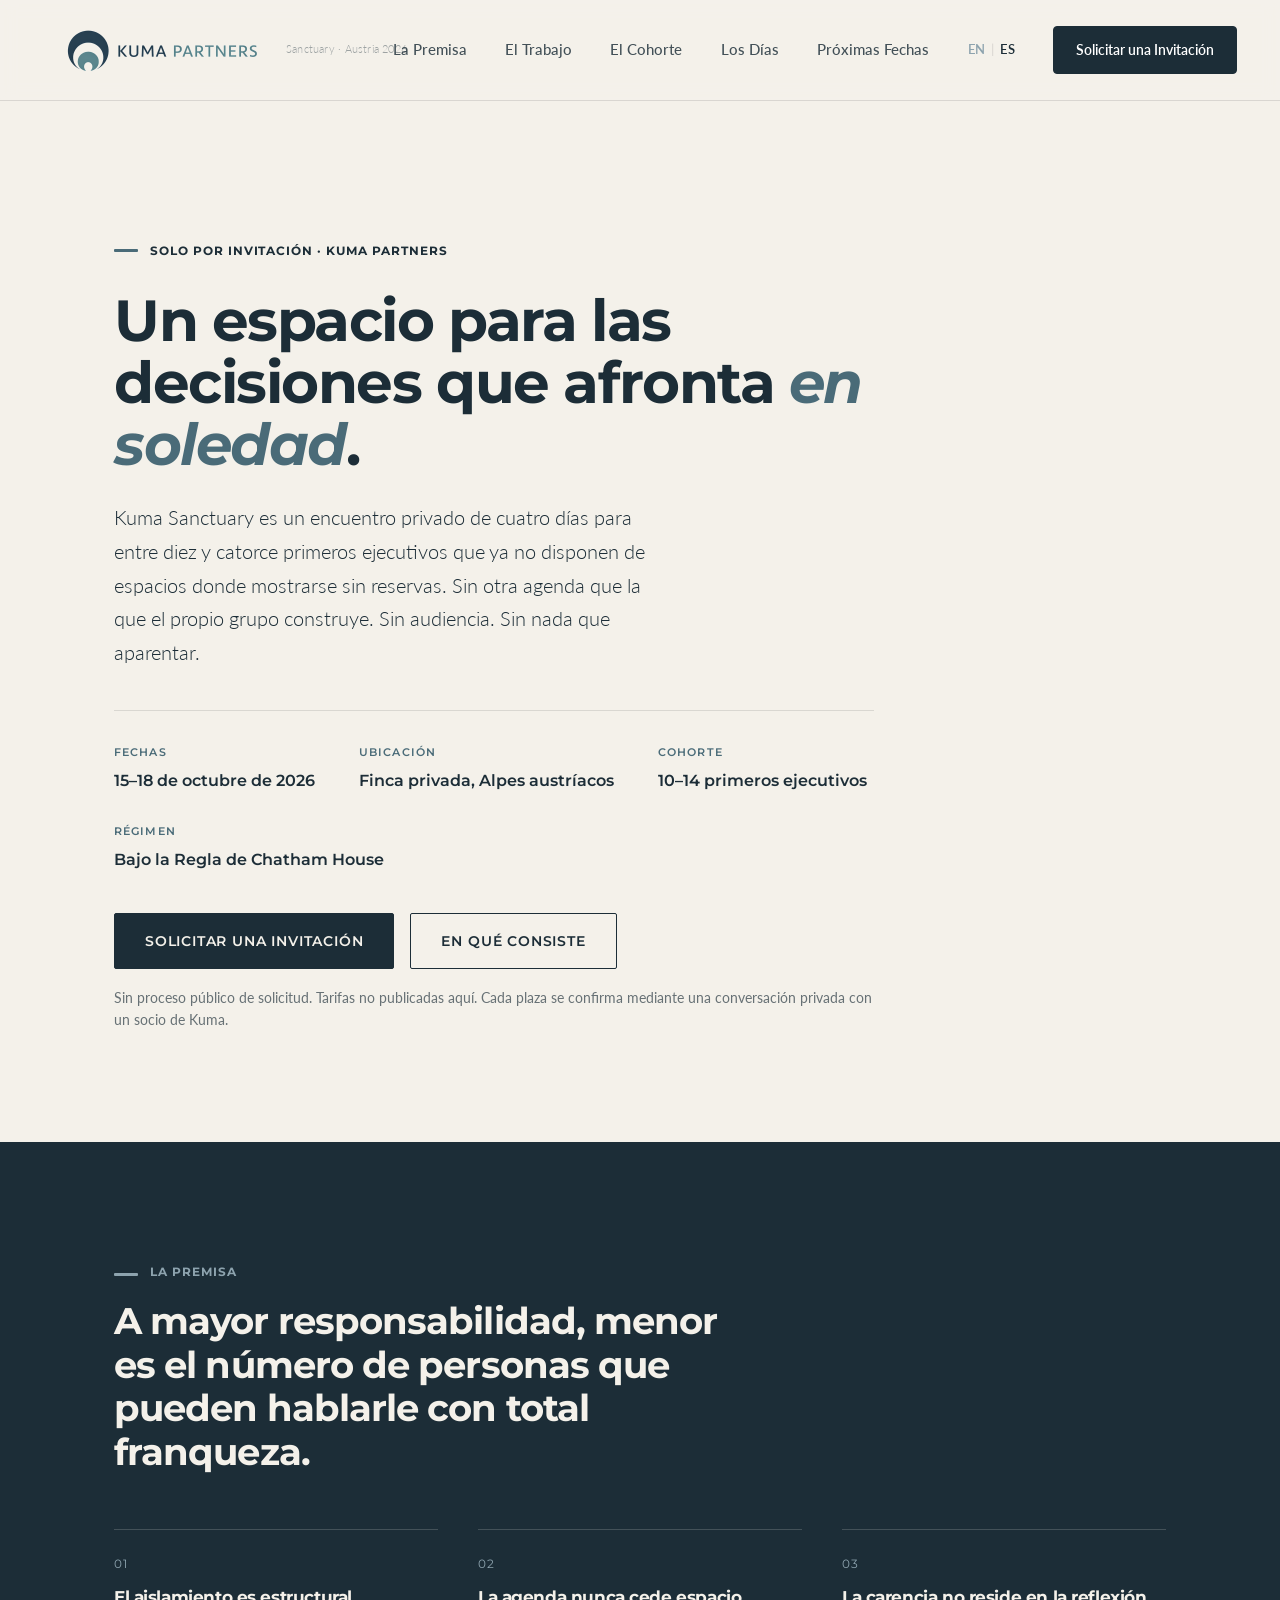
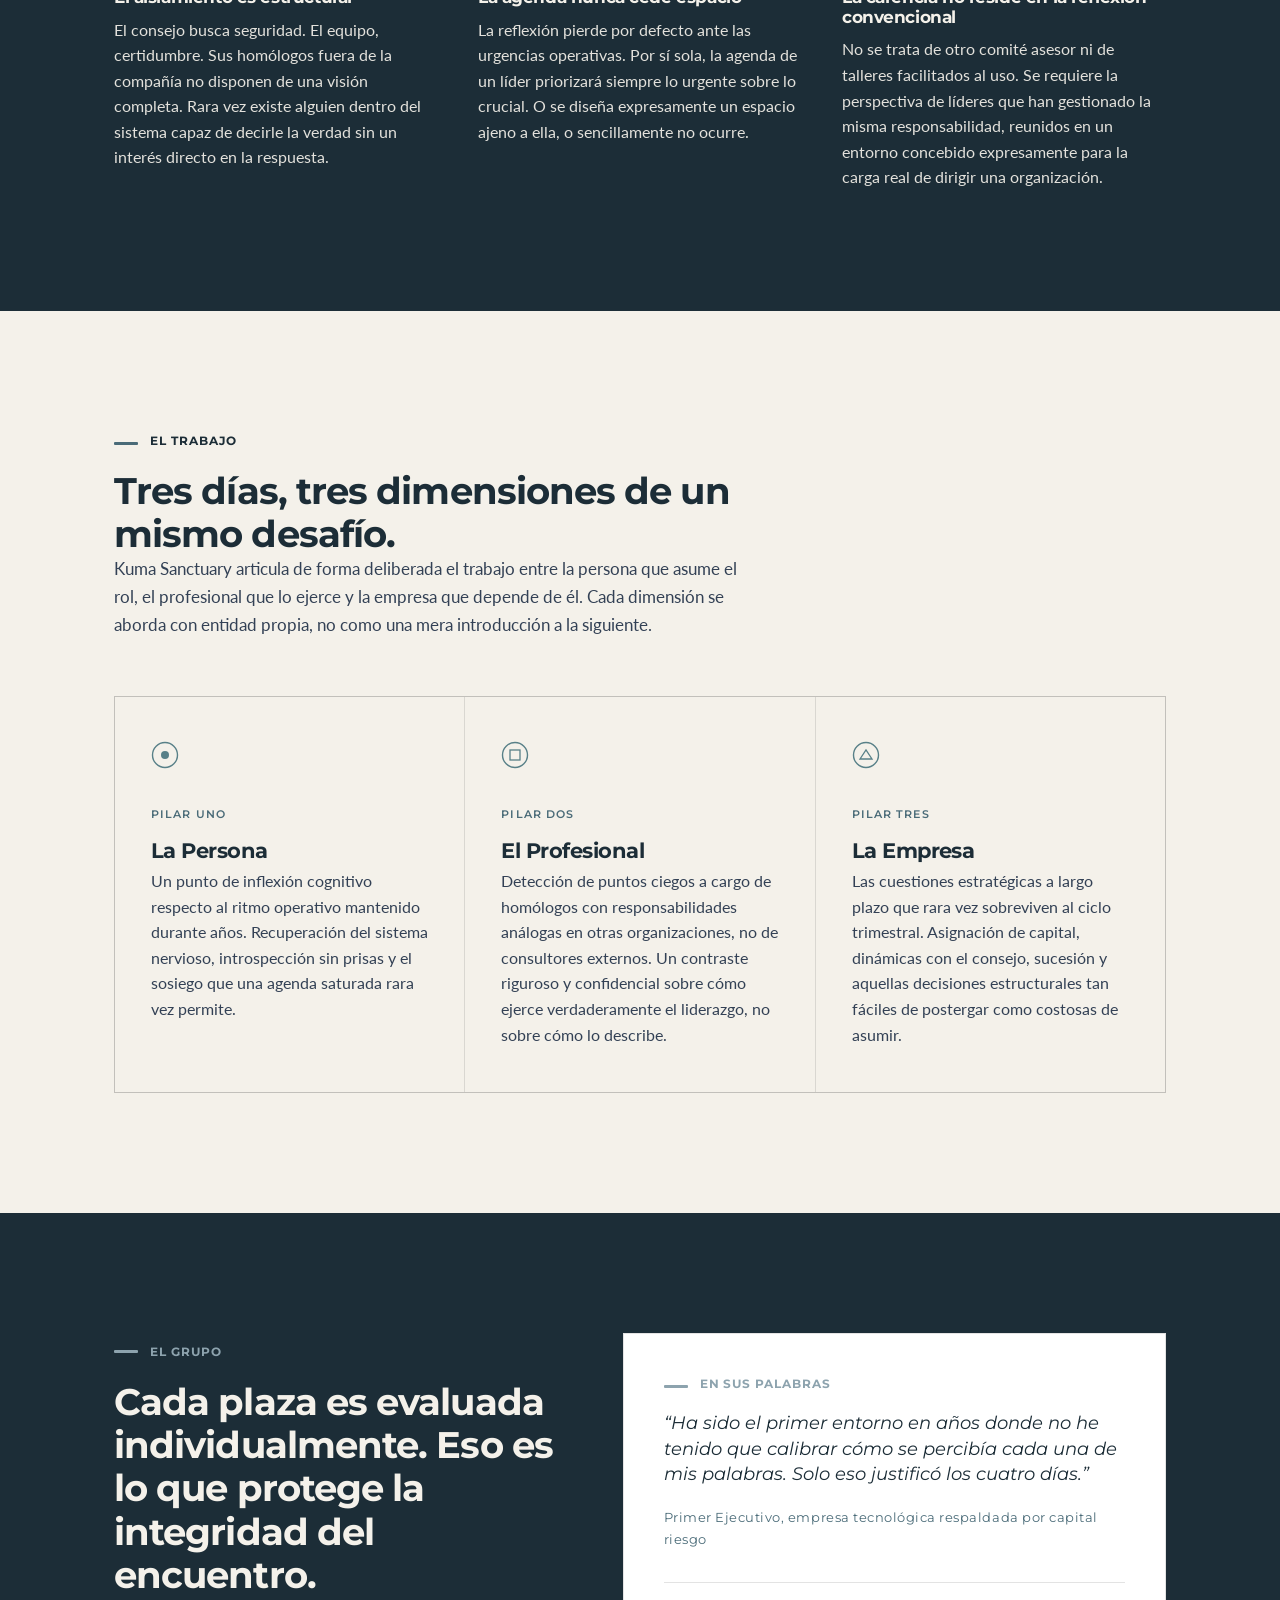
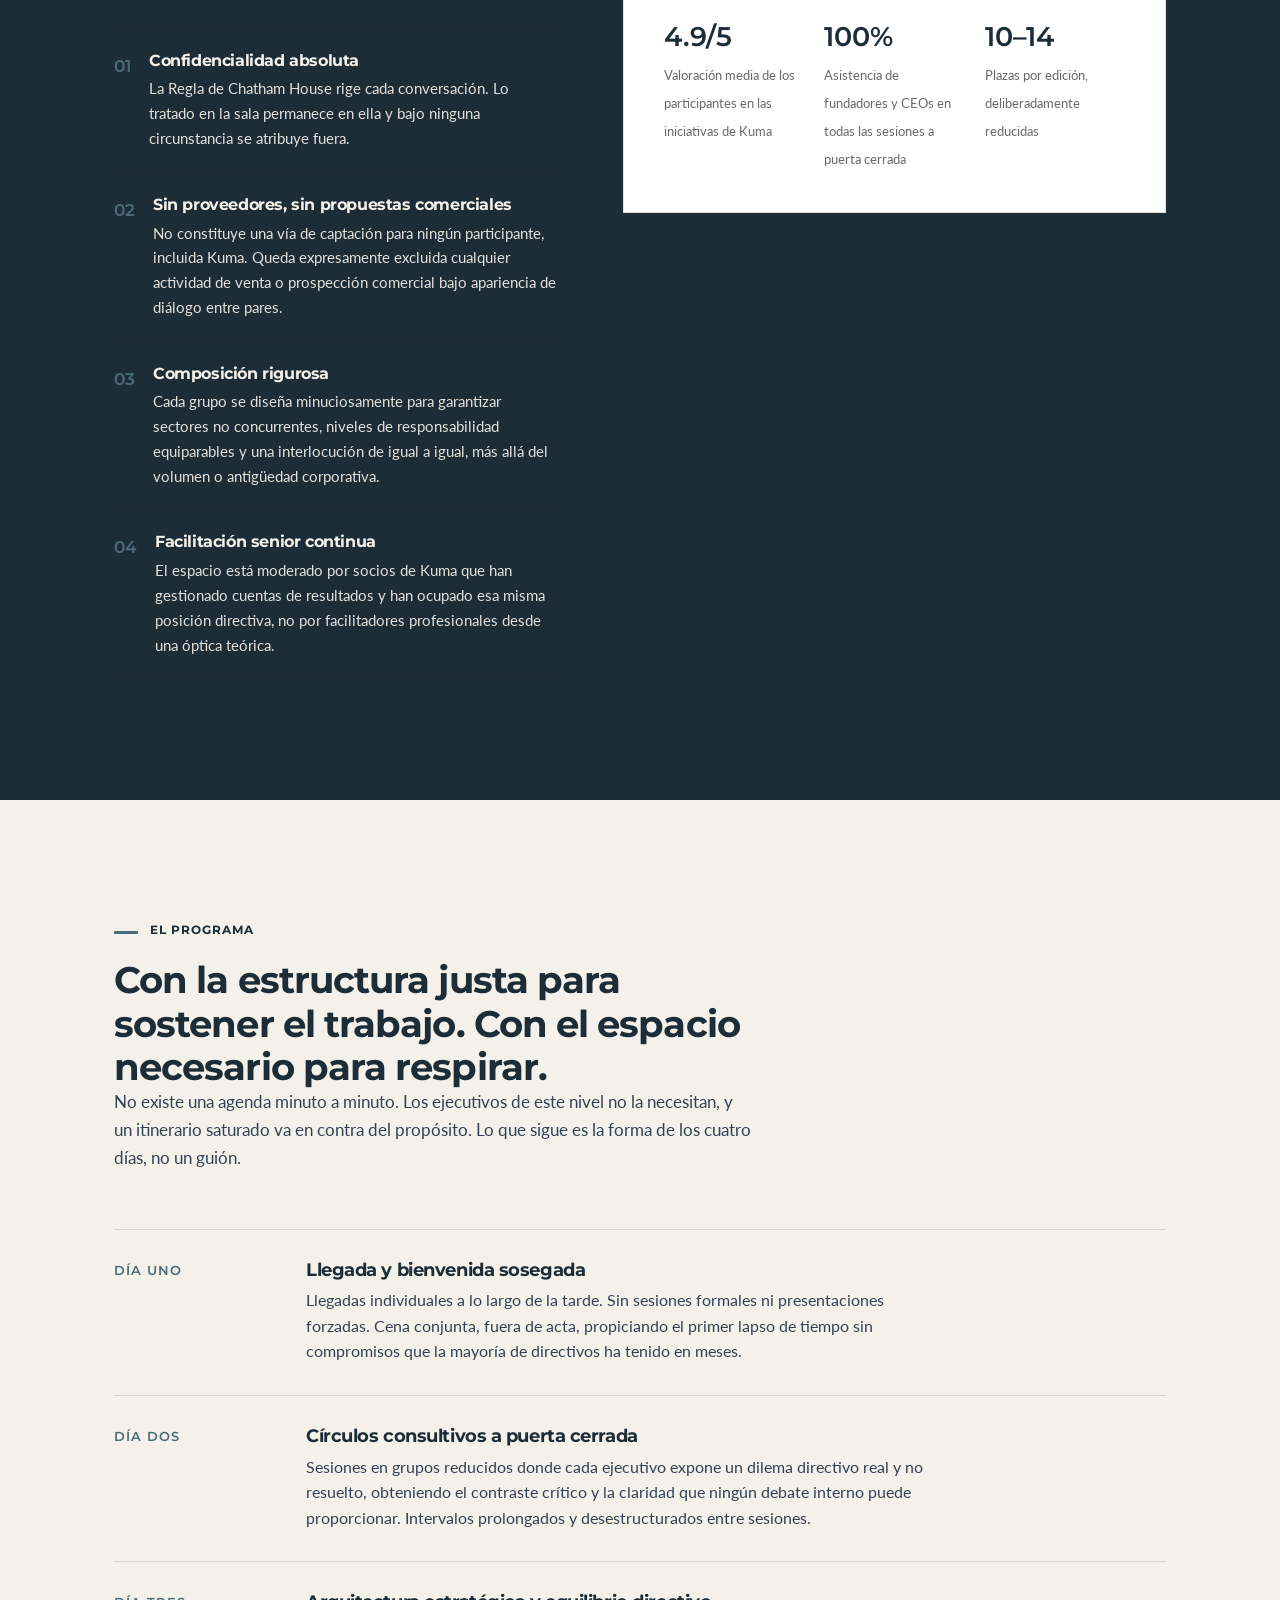
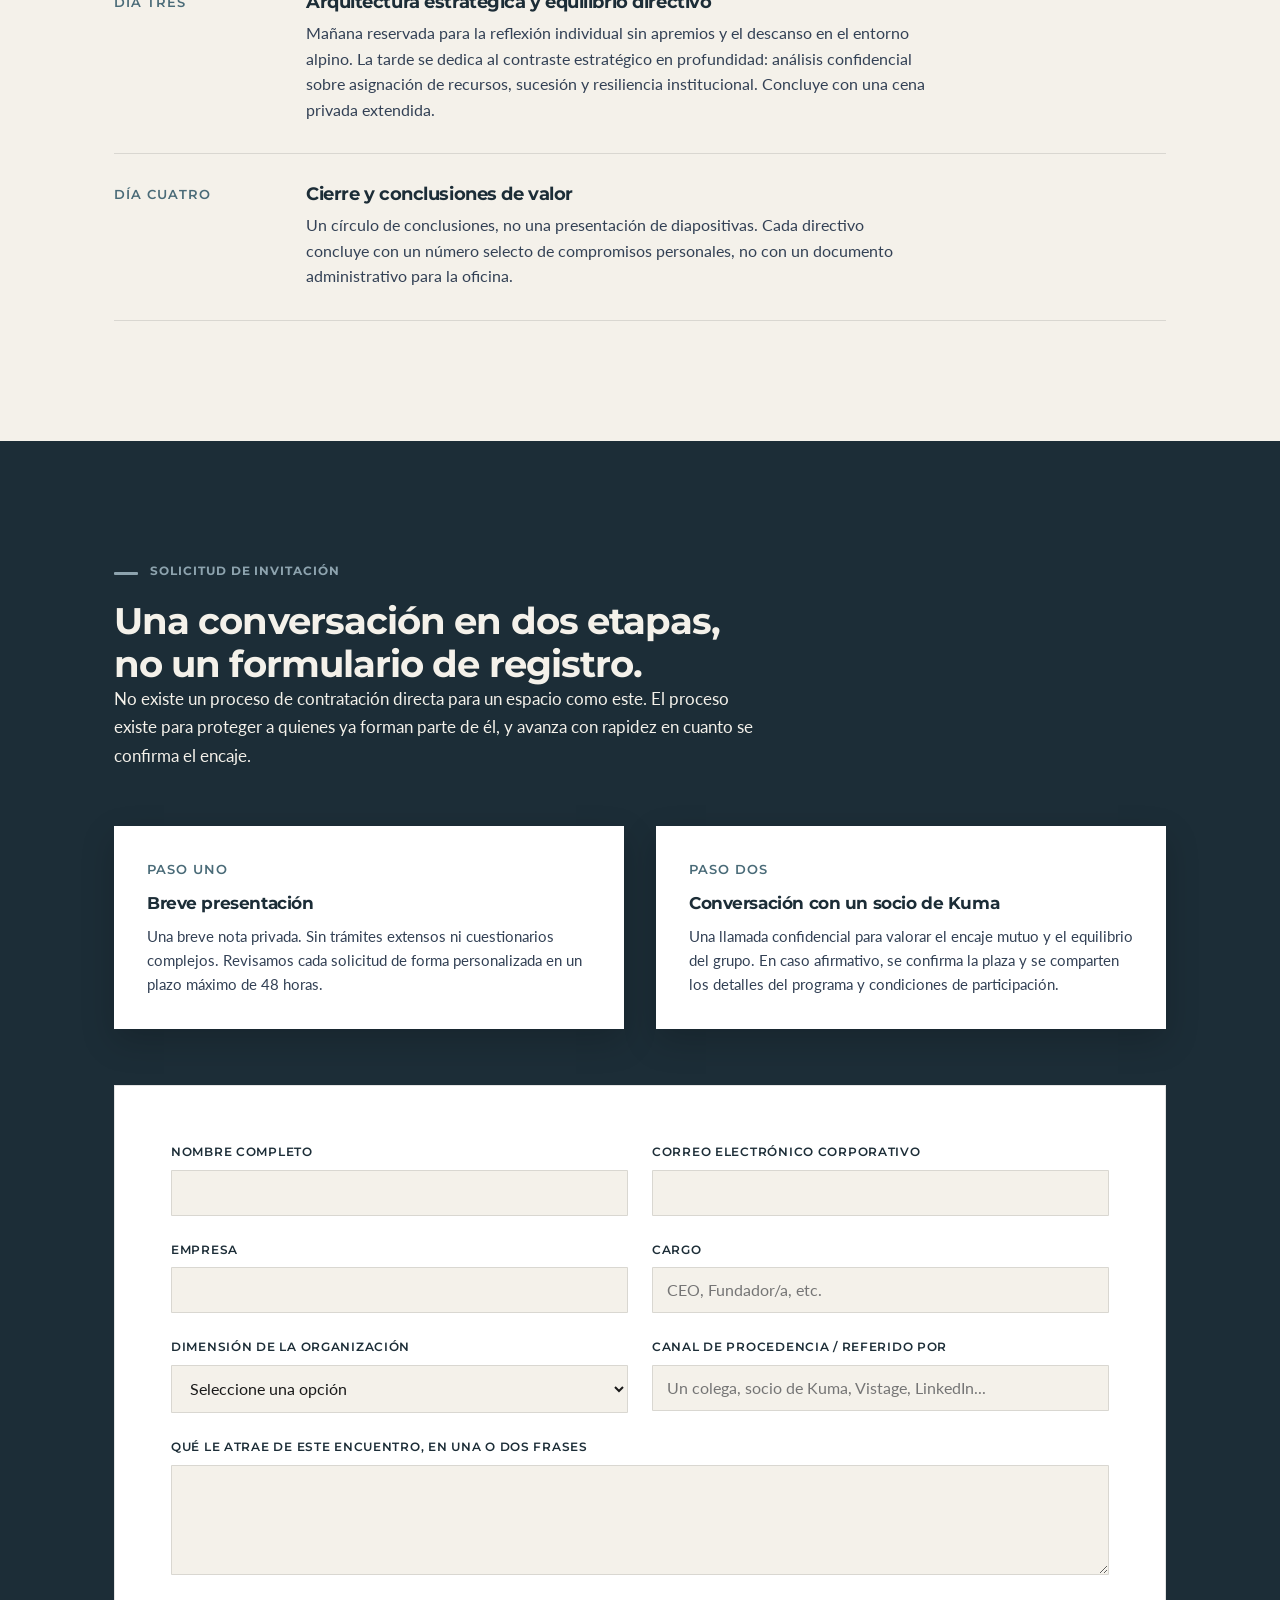
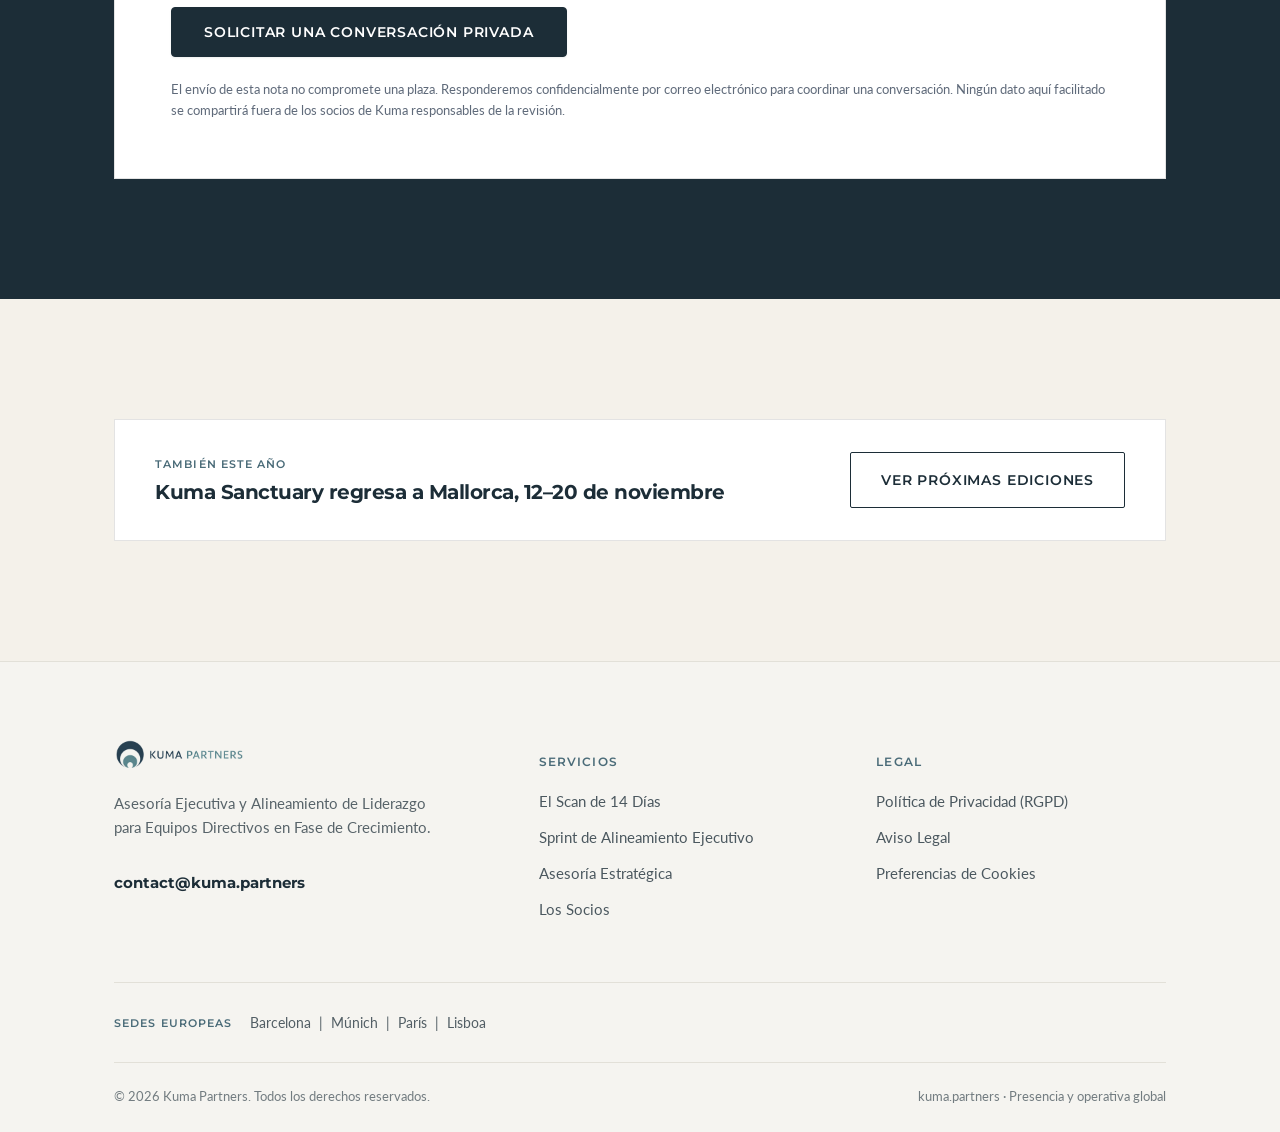
==== es/index.html @ dc6525f4 "Add files via upload" ====
<!doctype html>
<html lang="es">
<head>
<meta charset="utf-8" />
<meta name="viewport" content="width=device-width, initial-scale=1" />
<title>Kuma Sanctuary, Austria · Un Encuentro Exclusivo para Primeros Ejecutivos</title>
<meta name="description" content="Un encuentro privado para entre diez y catorce primeros ejecutivos. Del 15 al 18 de octubre, Alpes austríacos. Organizado por Kuma Partners." />
<meta property="og:title" content="Kuma Sanctuary, Austria" />
<meta property="og:description" content="Un encuentro privado para entre diez y catorce primeros ejecutivos. Del 15 al 18 de octubre, Alpes austríacos. Organizado por Kuma Partners." />
<meta property="og:type" content="website" />
<link rel="preconnect" href="https://fonts.googleapis.com" />
<link rel="preconnect" href="https://fonts.gstatic.com" crossorigin />
<link href="https://fonts.googleapis.com/css2?family=Montserrat:ital,wght@0,400;0,600;0,700;1,500&family=Lato:ital,wght@0,300;0,400;0,700;1,300&display=swap" rel="stylesheet" />
<link rel="stylesheet" href="../css/style.css?v=5" />
</head>
<body>

<header class="site-header">
  <div class="container">
    <a href="/es/" class="brand-lockup" aria-label="Kuma Partners">
      <img src="../assets/kuma-partners-logo.png" alt="Kuma Partners" class="brand-logo" loading="eager" />
      <span class="brand-caption">Sanctuary &middot; Austria 2026</span>
    </a>
    <nav class="header-nav">
      <a href="#tension" class="nav-link">La Premisa</a>
      <a href="#pillars" class="nav-link">El Trabajo</a>
      <a href="#standards" class="nav-link">El Cohorte</a>
      <a href="#cadence" class="nav-link">Los D&iacute;as</a>
      <a href="../next-offsites.html" class="nav-link">Pr&oacute;ximas Fechas</a>
      <span class="lang-switch">
        <a href="/">EN</a>
        <span class="lang-sep" aria-hidden="true">|</span>
        <span class="lang-current">ES</span>
      </span>
      <a href="#apply" class="header-cta">Solicitar una Invitaci&oacute;n</a>
    </nav>
  </div>
</header>

<section class="hero">
  <div class="container">
    <div class="hero-inner">
      <div class="hero-eyebrow">
        <span class="eyebrow">Solo por invitaci&oacute;n &middot; Kuma Partners</span>
      </div>
      <h1>Un espacio para las decisiones que afronta <em>en soledad</em>.</h1>
      <p class="lede">Kuma Sanctuary es un encuentro privado de cuatro d&iacute;as para entre diez y catorce primeros ejecutivos que ya no disponen de espacios donde mostrarse sin reservas. Sin otra agenda que la que el propio grupo construye. Sin audiencia. Sin nada que aparentar.</p>

      <div class="hero-meta">
        <div>
          <span class="label">Fechas</span>
          <span class="value">15&ndash;18 de octubre de 2026</span>
        </div>
        <div>
          <span class="label">Ubicaci&oacute;n</span>
          <span class="value">Finca privada, Alpes austr&iacute;acos</span>
        </div>
        <div>
          <span class="label">Cohorte</span>
          <span class="value">10&ndash;14 primeros ejecutivos</span>
        </div>
        <div>
          <span class="label">R&eacute;gimen</span>
          <span class="value">Bajo la Regla de Chatham House</span>
        </div>
      </div>

      <div class="hero-ctas">
        <a href="#apply" class="btn btn-primary">Solicitar una Invitaci&oacute;n</a>
        <a href="#tension" class="btn btn-ghost">En qu&eacute; consiste</a>
      </div>
      <p class="hero-note">Sin proceso p&uacute;blico de solicitud. Tarifas no publicadas aqu&iacute;. Cada plaza se confirma mediante una conversaci&oacute;n privada con un socio de Kuma.</p>
    </div>
  </div>
</section>

<section id="tension" class="section-navy">
  <div class="container">
    <div class="section-head">
      <span class="eyebrow">La Premisa</span>
      <h2>A mayor responsabilidad, menor es el n&uacute;mero de personas que pueden hablarle con total franqueza.</h2>
    </div>
    <div class="tension-grid">
      <div class="tension-item">
        <span class="num">01</span>
        <h3>El aislamiento es estructural</h3>
        <p>El consejo busca seguridad. El equipo, certidumbre. Sus hom&oacute;logos fuera de la compa&ntilde;&iacute;a no disponen de una visi&oacute;n completa. Rara vez existe alguien dentro del sistema capaz de decirle la verdad sin un inter&eacute;s directo en la respuesta.</p>
      </div>
      <div class="tension-item">
        <span class="num">02</span>
        <h3>La agenda nunca cede espacio</h3>
        <p>La reflexi&oacute;n pierde por defecto ante las urgencias operativas. Por s&iacute; sola, la agenda de un l&iacute;der priorizar&aacute; siempre lo urgente sobre lo crucial. O se dise&ntilde;a expresamente un espacio ajeno a ella, o sencillamente no ocurre.</p>
      </div>
      <div class="tension-item">
        <span class="num">03</span>
        <h3>La carencia no reside en la reflexi&oacute;n convencional</h3>
        <p>No se trata de otro comit&eacute; asesor ni de talleres facilitados al uso. Se requiere la perspectiva de l&iacute;deres que han gestionado la misma responsabilidad, reunidos en un entorno concebido expresamente para la carga real de dirigir una organizaci&oacute;n.</p>
      </div>
    </div>
  </div>
</section>

<section id="pillars">
  <div class="container">
    <div class="section-head">
      <span class="eyebrow">El Trabajo</span>
      <h2>Tres d&iacute;as, tres dimensiones de un mismo desaf&iacute;o.</h2>
      <p>Kuma Sanctuary articula de forma deliberada el trabajo entre la persona que asume el rol, el profesional que lo ejerce y la empresa que depende de &eacute;l. Cada dimensi&oacute;n se aborda con entidad propia, no como una mera introducci&oacute;n a la siguiente.</p>
    </div>
    <div class="pillars">
      <div class="pillar">
        <div class="pillar-mark">
          <svg width="28" height="28" viewBox="0 0 28 28" aria-hidden="true"><circle cx="14" cy="14" r="12.5" fill="none" stroke="#588088" stroke-width="1.4"/><circle cx="14" cy="14" r="4" fill="#588088"/></svg>
        </div>
        <span class="pillar-sub">Pilar Uno</span>
        <h3>La Persona</h3>
        <p>Un punto de inflexi&oacute;n cognitivo respecto al ritmo operativo mantenido durante a&ntilde;os. Recuperaci&oacute;n del sistema nervioso, introspecci&oacute;n sin prisas y el sosiego que una agenda saturada rara vez permite.</p>
      </div>
      <div class="pillar">
        <div class="pillar-mark">
          <svg width="28" height="28" viewBox="0 0 28 28" aria-hidden="true"><circle cx="14" cy="14" r="12.5" fill="none" stroke="#588088" stroke-width="1.4"/><rect x="9" y="9" width="10" height="10" fill="none" stroke="#588088" stroke-width="1.3"/></svg>
        </div>
        <span class="pillar-sub">Pilar Dos</span>
        <h3>El Profesional</h3>
        <p>Detecci&oacute;n de puntos ciegos a cargo de hom&oacute;logos con responsabilidades an&aacute;logas en otras organizaciones, no de consultores externos. Un contraste riguroso y confidencial sobre c&oacute;mo ejerce verdaderamente el liderazgo, no sobre c&oacute;mo lo describe.</p>
      </div>
      <div class="pillar">
        <div class="pillar-mark">
          <svg width="28" height="28" viewBox="0 0 28 28" aria-hidden="true"><circle cx="14" cy="14" r="12.5" fill="none" stroke="#588088" stroke-width="1.4"/><path d="M8 18 L14 9 L20 18 Z" fill="none" stroke="#588088" stroke-width="1.3"/></svg>
        </div>
        <span class="pillar-sub">Pilar Tres</span>
        <h3>La Empresa</h3>
        <p>Las cuestiones estrat&eacute;gicas a largo plazo que rara vez sobreviven al ciclo trimestral. Asignaci&oacute;n de capital, din&aacute;micas con el consejo, sucesi&oacute;n y aquellas decisiones estructurales tan f&aacute;ciles de postergar como costosas de asumir.</p>
      </div>
    </div>
  </div>
</section>

<section id="standards" class="section-navy">
  <div class="container">
    <div class="standards-layout">
      <div>
        <span class="eyebrow">El Grupo</span>
        <h2 style="margin-top:18px; margin-bottom:32px; font-size:clamp(1.7rem,3vw,2.3rem); line-height:1.18;">Cada plaza es evaluada individualmente. Eso es lo que protege la integridad del encuentro.</h2>
        <ul class="standards-list">
          <li>
            <span class="mark">01</span>
            <div>
              <h4>Confidencialidad absoluta</h4>
              <p>La Regla de Chatham House rige cada conversaci&oacute;n. Lo tratado en la sala permanece en ella y bajo ninguna circunstancia se atribuye fuera.</p>
            </div>
          </li>
          <li>
            <span class="mark">02</span>
            <div>
              <h4>Sin proveedores, sin propuestas comerciales</h4>
              <p>No constituye una v&iacute;a de captaci&oacute;n para ning&uacute;n participante, incluida Kuma. Queda expresamente excluida cualquier actividad de venta o prospecci&oacute;n comercial bajo apariencia de di&aacute;logo entre pares.</p>
            </div>
          </li>
          <li>
            <span class="mark">03</span>
            <div>
              <h4>Composici&oacute;n rigurosa</h4>
              <p>Cada grupo se dise&ntilde;a minuciosamente para garantizar sectores no concurrentes, niveles de responsabilidad equiparables y una interlocuci&oacute;n de igual a igual, m&aacute;s all&aacute; del volumen o antig&uuml;edad corporativa.</p>
            </div>
          </li>
          <li>
            <span class="mark">04</span>
            <div>
              <h4>Facilitaci&oacute;n senior continua</h4>
              <p>El espacio est&aacute; moderado por socios de Kuma que han gestionado cuentas de resultados y han ocupado esa misma posici&oacute;n directiva, no por facilitadores profesionales desde una &oacute;ptica te&oacute;rica.</p>
            </div>
          </li>
        </ul>
      </div>
      <div class="standards-aside">
        <span class="eyebrow">En sus palabras</span>
        <blockquote>&ldquo;Ha sido el primer entorno en a&ntilde;os donde no he tenido que calibrar c&oacute;mo se percib&iacute;a cada una de mis palabras. Solo eso justific&oacute; los cuatro d&iacute;as.&rdquo;</blockquote>
        <cite>Primer Ejecutivo, empresa tecnol&oacute;gica respaldada por capital riesgo</cite>
        <div class="stat-row">
          <div>
            <span class="stat-num">4.9/5</span>
            <span class="stat-label">Valoraci&oacute;n media de los participantes en las iniciativas de Kuma</span>
          </div>
          <div>
            <span class="stat-num">100%</span>
            <span class="stat-label">Asistencia de fundadores y CEOs en todas las sesiones a puerta cerrada</span>
          </div>
          <div>
            <span class="stat-num">10&ndash;14</span>
            <span class="stat-label">Plazas por edici&oacute;n, deliberadamente reducidas</span>
          </div>
        </div>
      </div>
    </div>
  </div>
</section>

<section id="cadence">
  <div class="container">
    <div class="section-head">
      <span class="eyebrow">El Programa</span>
      <h2>Con la estructura justa para sostener el trabajo. Con el espacio necesario para respirar.</h2>
      <p>No existe una agenda minuto a minuto. Los ejecutivos de este nivel no la necesitan, y un itinerario saturado va en contra del prop&oacute;sito. Lo que sigue es la forma de los cuatro d&iacute;as, no un gui&oacute;n.</p>
    </div>
    <div class="cadence-list">
      <div class="cadence-row">
        <span class="day">D&iacute;a Uno</span>
        <div>
          <h4>Llegada y bienvenida sosegada</h4>
          <p>Llegadas individuales a lo largo de la tarde. Sin sesiones formales ni presentaciones forzadas. Cena conjunta, fuera de acta, propiciando el primer lapso de tiempo sin compromisos que la mayor&iacute;a de directivos ha tenido en meses.</p>
        </div>
      </div>
      <div class="cadence-row">
        <span class="day">D&iacute;a Dos</span>
        <div>
          <h4>C&iacute;rculos consultivos a puerta cerrada</h4>
          <p>Sesiones en grupos reducidos donde cada ejecutivo expone un dilema directivo real y no resuelto, obteniendo el contraste cr&iacute;tico y la claridad que ning&uacute;n debate interno puede proporcionar. Intervalos prolongados y desestructurados entre sesiones.</p>
        </div>
      </div>
      <div class="cadence-row">
        <span class="day">D&iacute;a Tres</span>
        <div>
          <h4>Arquitectura estrat&eacute;gica y equilibrio directivo</h4>
          <p>Ma&ntilde;ana reservada para la reflexi&oacute;n individual sin apremios y el descanso en el entorno alpino. La tarde se dedica al contraste estrat&eacute;gico en profundidad: an&aacute;lisis confidencial sobre asignaci&oacute;n de recursos, sucesi&oacute;n y resiliencia institucional. Concluye con una cena privada extendida.</p>
        </div>
      </div>
      <div class="cadence-row">
        <span class="day">D&iacute;a Cuatro</span>
        <div>
          <h4>Cierre y conclusiones de valor</h4>
          <p>Un c&iacute;rculo de conclusiones, no una presentaci&oacute;n de diapositivas. Cada directivo concluye con un n&uacute;mero selecto de compromisos personales, no con un documento administrativo para la oficina.</p>
        </div>
      </div>
    </div>
  </div>
</section>

<section id="apply" class="section-navy">
  <div class="container">
    <div class="section-head">
      <span class="eyebrow">Solicitud de Invitaci&oacute;n</span>
      <h2>Una conversaci&oacute;n en dos etapas, no un formulario de registro.</h2>
      <p>No existe un proceso de contrataci&oacute;n directa para un espacio como este. El proceso existe para proteger a quienes ya forman parte de &eacute;l, y avanza con rapidez en cuanto se confirma el encaje.</p>
    </div>

    <div class="funnel-steps">
      <div class="funnel-step">
        <span class="step-num">Paso Uno</span>
        <h4>Breve presentaci&oacute;n</h4>
        <p>Una breve nota privada. Sin tr&aacute;mites extensos ni cuestionarios complejos. Revisamos cada solicitud de forma personalizada en un plazo m&aacute;ximo de 48 horas.</p>
      </div>
      <div class="funnel-step">
        <span class="step-num">Paso Dos</span>
        <h4>Conversaci&oacute;n con un socio de Kuma</h4>
        <p>Una llamada confidencial para valorar el encaje mutuo y el equilibrio del grupo. En caso afirmativo, se confirma la plaza y se comparten los detalles del programa y condiciones de participaci&oacute;n.</p>
      </div>
    </div>

    <form name="sanctuary-application" method="POST" data-netlify="true" netlify-honeypot="company-website" class="apply-form" action="/success.html">
      <input type="hidden" name="form-name" value="sanctuary-application" />
      <input type="hidden" name="cohort" value="Austria, 15-18 October 2026" />
      <input type="hidden" name="language" value="es" />
      <p class="hp-field">
        <label>Leave this field blank<input name="company-website" /></label>
      </p>

      <div class="form-row">
        <div class="form-field">
          <label for="full-name">Nombre completo</label>
          <input type="text" id="full-name" name="full-name" required />
        </div>
        <div class="form-field">
          <label for="email">Correo electr&oacute;nico corporativo</label>
          <input type="email" id="email" name="email" required />
        </div>
      </div>

      <div class="form-row">
        <div class="form-field">
          <label for="company">Empresa</label>
          <input type="text" id="company" name="company" required />
        </div>
        <div class="form-field">
          <label for="title">Cargo</label>
          <input type="text" id="title" name="title" required placeholder="CEO, Fundador/a, etc." />
        </div>
      </div>

      <div class="form-row">
        <div class="form-field">
          <label for="org-scale">Dimensi&oacute;n de la organizaci&oacute;n</label>
          <select id="org-scale" name="org-scale">
            <option value="">Seleccione una opci&oacute;n</option>
            <option value="20-50 employees">20&ndash;50 empleados</option>
            <option value="50-200 employees">50&ndash;200 empleados</option>
            <option value="200+ employees">M&aacute;s de 200 empleados</option>
            <option value="$10M+ enterprise">+10M&euro; de facturaci&oacute;n</option>
          </select>
        </div>
        <div class="form-field">
          <label for="referral">Canal de procedencia / referido por</label>
          <input type="text" id="referral" name="referral" placeholder="Un colega, socio de Kuma, Vistage, LinkedIn..." />
        </div>
      </div>

      <div class="form-field">
        <label for="context">Qu&eacute; le atrae de este encuentro, en una o dos frases</label>
        <textarea id="context" name="context"></textarea>
      </div>

      <button type="submit" class="btn btn-submit">Solicitar una Conversaci&oacute;n Privada</button>
      <p class="form-disclaimer">El env&iacute;o de esta nota no compromete una plaza. Responderemos confidencialmente por correo electr&oacute;nico para coordinar una conversaci&oacute;n. Ning&uacute;n dato aqu&iacute; facilitado se compartir&aacute; fuera de los socios de Kuma responsables de la revisi&oacute;n.</p>
    </form>
  </div>
</section>

<section id="upcoming">
  <div class="container">
    <div class="upcoming-strip">
      <div>
        <span class="label">Tambi&eacute;n este a&ntilde;o</span>
        <h3>Kuma Sanctuary regresa a Mallorca, 12&ndash;20 de noviembre</h3>
      </div>
      <a href="../next-offsites.html" class="btn btn-ghost">Ver Pr&oacute;ximas Ediciones</a>
    </div>
  </div>
</section>

<footer class="site-footer">
  <div class="container">
    <div class="footer-top">
      <div class="footer-brand">
        <a href="/es/" class="brand-lockup" aria-label="Kuma Partners">
          <img src="../assets/kuma-partners-logo.png" alt="Kuma Partners" class="brand-logo brand-logo-footer" loading="lazy" />
        </a>
        <p>Asesor&iacute;a Ejecutiva y Alineamiento de Liderazgo para Equipos Directivos en Fase de Crecimiento.</p>
        <a href="mailto:contact@kuma.partners" class="footer-contact">contact@kuma.partners</a>
      </div>
      <div class="footer-links">
        <h5>Servicios</h5>
        <ul>
          <li><a href="https://www.kumapartners.eu">El Scan de 14 D&iacute;as</a></li>
          <li><a href="https://www.kumapartners.eu">Sprint de Alineamiento Ejecutivo</a></li>
          <li><a href="https://www.kumapartners.eu">Asesor&iacute;a Estrat&eacute;gica</a></li>
          <li><a href="https://www.kumapartners.eu">Los Socios</a></li>
        </ul>
      </div>
      <div class="footer-links">
        <h5>Legal</h5>
        <ul>
          <li><a href="https://www.kumapartners.eu">Pol&iacute;tica de Privacidad (RGPD)</a></li>
          <li><a href="https://www.kumapartners.eu">Aviso Legal</a></li>
          <li><a href="https://www.kumapartners.eu">Preferencias de Cookies</a></li>
        </ul>
      </div>
    </div>
    <div class="footer-hubs">
      <span class="label">Sedes Europeas</span>
      <span class="hub-list">Barcelona &nbsp;|&nbsp; M&uacute;nich &nbsp;|&nbsp; Par&iacute;s &nbsp;|&nbsp; Lisboa</span>
    </div>
    <div class="footer-bottom">
      <span>&copy; 2026 Kuma Partners. Todos los derechos reservados.</span>
      <span>kuma.partners &middot; Presencia y operativa global</span>
    </div>
  </div>
</footer>

</body>
</html>
---- css/style.css ----
/* ============================================================
   KUMA PARTNERS — CEO Sanctuary landing pages
   Brand tokens per Kuma Partners Brand Guidelines v1.1
   ============================================================ */

:root {
  --navy: #1c2d37;
  --navy-deep: #14232b;
  --teal: #4a6b78;
  --teal-soft: #8da3ae;
  --cream: #f4f1ea;
  --cream-dim: #ece7dd;
  --ink: #1a1a1a;
  --body-text: #334155;
  --white: #ffffff;
  --line: rgba(26, 26, 26, 0.12);
  --line-on-navy: rgba(244, 241, 235, 0.18);

  --font-display: "Montserrat", "Helvetica Neue", Arial, sans-serif;
  --font-body: "Lato", "Helvetica Neue", Arial, sans-serif;

  --max-width: 1180px;
  --gutter: clamp(24px, 5vw, 72px);
}

*,
*::before,
*::after {
  box-sizing: border-box;
}

html {
  scroll-behavior: smooth;
}

body {
  margin: 0;
  background: var(--cream);
  color: var(--body-text);
  font-family: var(--font-body);
  font-weight: 400;
  font-size: 17px;
  line-height: 1.65;
  -webkit-font-smoothing: antialiased;
}

img {
  max-width: 100%;
  display: block;
}

a {
  color: inherit;
}

.container {
  max-width: var(--max-width);
  margin: 0 auto;
  padding: 0 var(--gutter);
}

h1,
h2,
h3,
h4 {
  font-family: var(--font-display);
  font-weight: 700;
  letter-spacing: -0.025em;
  line-height: 1.18;
  margin: 0;
  color: var(--navy);
}

.eyebrow {
  display: inline-flex;
  align-items: center;
  font-family: var(--font-display);
  font-weight: 700;
  font-size: 12px;
  letter-spacing: 0.08em;
  text-transform: uppercase;
  color: var(--navy);
}

.eyebrow::before {
  content: "";
  display: inline-block;
  width: 24px;
  height: 3px;
  border-radius: 1px;
  background: var(--teal);
  margin-right: 12px;
  flex-shrink: 0;
}

.section-navy .eyebrow {
  color: var(--teal-soft);
}

.section-navy .eyebrow::before {
  background: var(--teal-soft);
}

p {
  margin: 0 0 1.1em;
}

p:last-child {
  margin-bottom: 0;
}

.lede {
  font-size: 1.2em;
  font-weight: 300;
  color: var(--navy);
}

/* ---------- Buttons ---------- */

.btn {
  display: inline-flex;
  align-items: center;
  gap: 10px;
  font-family: var(--font-display);
  font-weight: 600;
  font-size: 13.5px;
  letter-spacing: 0.06em;
  text-transform: uppercase;
  text-decoration: none;
  padding: 16px 30px;
  border-radius: 2px;
  border: 1px solid transparent;
  cursor: pointer;
  transition: background 0.2s ease, color 0.2s ease, border-color 0.2s ease;
}

.btn-primary {
  background: var(--navy);
  color: var(--cream);
  border-color: var(--navy);
}

.btn-primary:hover {
  background: var(--navy-deep);
  border-color: var(--navy-deep);
}

.btn-ghost {
  background: transparent;
  color: var(--navy);
  border-color: var(--navy);
}

.btn-ghost:hover {
  background: var(--navy);
  color: var(--cream);
}

.btn-ghost-inverse {
  background: transparent;
  color: var(--cream);
  border-color: var(--line-on-navy);
}

.btn-ghost-inverse:hover {
  background: var(--cream);
  color: var(--navy);
  border-color: var(--cream);
}

/* Form submit CTA — solid brand button, distinct from the outlined
   secondary buttons elsewhere on the page. */
button.btn-submit {
  appearance: none;
  -webkit-appearance: none;
  -moz-appearance: none;
  background-color: #1c2d37;
  color: #ffffff;
  font-weight: 600;
  padding: 16px 32px;
  border-radius: 4px;
  border: 1px solid #1c2d37;
  width: 100%;
  box-shadow: 0 1px 2px rgba(28, 45, 55, 0.08);
  transition: background-color 0.2s ease, box-shadow 0.2s ease, transform 0.2s ease;
}

button.btn-submit:hover {
  background-color: #14232b;
  border-color: #14232b;
  box-shadow: 0 10px 24px rgba(28, 45, 55, 0.28);
  transform: translateY(-1px);
}

@media (min-width: 561px) {
  button.btn-submit {
    width: auto;
  }
}

/* ---------- Isotype (three nested circles) ---------- */

.iso {
  display: inline-block;
  line-height: 0;
}

.iso circle {
  fill: none;
  stroke-width: 1.4;
}

/* ---------- Header ---------- */

.site-header {
  position: sticky;
  top: 0;
  z-index: 50;
  background: rgba(244, 241, 235, 0.92);
  backdrop-filter: saturate(140%) blur(8px);
  border-bottom: 1px solid var(--line);
}

.site-header .container {
  display: flex;
  align-items: center;
  justify-content: space-between;
  padding-top: 20px;
  padding-bottom: 20px;
  max-width: 1360px;
}

.brand-lockup {
  display: flex;
  align-items: center;
  gap: 12px;
  text-decoration: none;
}

.brand-lockup .iso circle {
  stroke: var(--navy);
}

.wordmark {
  font-family: var(--font-display);
  font-weight: 600;
  font-size: 14.5px;
  letter-spacing: 0.14em;
  text-transform: uppercase;
  color: var(--navy);
}

.brand-logo {
  height: 60px;
  width: auto;
  display: block;
  object-fit: contain;
}

.brand-logo-footer {
  height: 40px;
}

.brand-caption {
  font-family: var(--font-body);
  font-weight: 300;
  font-size: 10.5px;
  letter-spacing: 0.02em;
  color: var(--charcoal);
  opacity: 0.4;
  margin-left: 10px;
  white-space: nowrap;
}

.wordmark small {
  display: block;
  font-family: var(--font-body);
  font-weight: 300;
  font-size: 10.5px;
  letter-spacing: 0.1em;
  color: var(--teal);
  text-transform: none;
  margin-top: 1px;
}

.site-header .container {
  gap: 24px;
}

.header-nav {
  display: flex;
  align-items: center;
  justify-content: center;
  gap: clamp(16px, 3vw, 40px);
  flex: 1 1 auto;
}

.header-nav a.nav-link,
.header-nav a.persistent-link {
  font-family: var(--font-body);
  font-size: 14.5px;
  font-weight: 500;
  letter-spacing: 0;
  text-transform: none;
  text-decoration: none;
  color: var(--charcoal);
  opacity: 0.82;
  white-space: nowrap;
}

.header-nav a.nav-link:hover,
.header-nav a.persistent-link:hover {
  opacity: 1;
}

.lang-switch {
  display: flex;
  align-items: center;
  gap: 6px;
  font-family: var(--font-body);
  font-size: 13px;
  font-weight: 600;
  letter-spacing: 0.02em;
  white-space: nowrap;
  flex: 0 0 auto;
}

.lang-switch a {
  text-decoration: none;
  color: var(--teal-soft);
  transition: color 0.2s ease;
}

.lang-switch a:hover {
  color: var(--navy);
}

.lang-switch .lang-current {
  color: var(--charcoal);
}

.lang-switch .lang-sep {
  color: var(--line);
  opacity: 0.9;
}

.header-cta {
  flex: 0 0 auto;
  font-family: var(--font-body);
  font-size: 14px;
  font-weight: 600;
  letter-spacing: 0;
  text-transform: none;
  text-decoration: none;
  background: var(--charcoal);
  color: #ffffff;
  padding: 11px 22px;
  border-radius: 4px;
  border: 1px solid var(--charcoal);
  transition: background 0.2s ease;
}

.header-cta:hover {
  background: #14232b;
}

/* ---------- Hero ---------- */

.hero {
  position: relative;
  padding: clamp(64px, 12vw, 140px) 0 clamp(56px, 9vw, 110px);
  overflow: hidden;
  background: var(--cream);
}

.hero-motif {
  position: absolute;
  inset: 0;
  z-index: 0;
  opacity: 0.55;
  pointer-events: none;
}

.hero .container {
  position: relative;
  z-index: 1;
}

.hero-inner {
  max-width: 760px;
}

.hero-eyebrow {
  display: flex;
  align-items: center;
  margin-bottom: 28px;
}

.hero h1 {
  font-size: clamp(2.3rem, 4.6vw, 3.6rem);
  line-height: 1.08;
  margin-bottom: 26px;
}

.hero h1 em {
  font-style: italic;
  color: var(--teal);
}

.hero .lede {
  max-width: 560px;
  margin-bottom: 36px;
}

.hero-meta {
  display: flex;
  flex-wrap: wrap;
  gap: 28px 44px;
  margin: 40px 0 40px;
  padding-top: 32px;
  border-top: 1px solid var(--line);
}

.hero-meta div span {
  display: block;
}

.hero-meta .label {
  font-family: var(--font-display);
  font-size: 11px;
  font-weight: 600;
  letter-spacing: 0.1em;
  text-transform: uppercase;
  color: var(--teal);
  margin-bottom: 6px;
}

.hero-meta .value {
  font-family: var(--font-display);
  font-size: 1.02rem;
  font-weight: 600;
  color: var(--navy);
}

.hero-ctas {
  display: flex;
  flex-wrap: wrap;
  gap: 16px;
  align-items: center;
}

.hero-note {
  margin-top: 18px;
  font-size: 13.5px;
  color: var(--navy);
  opacity: 0.65;
}

/* ---------- Sections ---------- */

section {
  padding: clamp(64px, 10vw, 120px) 0;
}

.section-navy {
  background: var(--navy);
  color: var(--cream);
}

.section-navy h2,
.section-navy h3,
.section-navy h4 {
  color: var(--cream);
}

.section-navy .funnel-step h4,
.section-navy .standards-aside h4 {
  color: var(--navy);
}

.section-navy .eyebrow {
  color: var(--teal-soft);
}

.section-navy a {
  color: var(--cream);
}

.section-head {
  max-width: 640px;
  margin-bottom: 56px;
}

.section-head .eyebrow {
  display: block;
  margin-bottom: 18px;
}

.section-head h2 {
  font-size: clamp(1.7rem, 3vw, 2.3rem);
  line-height: 1.18;
}

/* ---------- Tension section ---------- */

.tension-grid {
  display: grid;
  grid-template-columns: repeat(3, 1fr);
  gap: 40px;
}

.tension-item {
  border-top: 1px solid var(--line-on-navy);
  padding-top: 24px;
}

.tension-item .num {
  font-family: var(--font-display);
  font-size: 12px;
  letter-spacing: 0.1em;
  color: var(--teal-soft);
  display: block;
  margin-bottom: 14px;
}

.tension-item h3 {
  font-size: 1.05rem;
  margin-bottom: 10px;
}

.tension-item p {
  font-size: 15.5px;
  color: var(--cream);
  opacity: 0.92;
}

/* ---------- Pillars ---------- */

.pillars {
  display: grid;
  grid-template-columns: repeat(3, 1fr);
  gap: 1px;
  background: var(--line);
  border: 1px solid var(--line);
}

.pillar {
  background: var(--cream);
  padding: 44px 36px;
}

.pillar .pillar-mark {
  margin-bottom: 28px;
}

.pillar h3 {
  font-size: 1.3rem;
  margin-bottom: 6px;
}

.pillar .pillar-sub {
  font-family: var(--font-display);
  font-size: 11px;
  font-weight: 600;
  letter-spacing: 0.1em;
  text-transform: uppercase;
  color: var(--teal);
  margin-bottom: 16px;
  display: block;
}

.pillar p {
  font-size: 15.5px;
  color: var(--body-text);
}

/* ---------- Standards / cohort ---------- */

.standards-layout {
  display: grid;
  grid-template-columns: 0.9fr 1.1fr;
  gap: 64px;
  align-items: start;
}

.standards-list {
  list-style: none;
  margin: 0;
  padding: 0;
}

.standards-list li {
  display: flex;
  gap: 18px;
  padding: 22px 0;
  border-top: 1px solid var(--line);
}

.standards-list li:last-child {
  border-bottom: 1px solid var(--line);
}

.standards-list .mark {
  font-family: var(--font-display);
  font-weight: 600;
  color: var(--teal);
  flex-shrink: 0;
}

.standards-list h4 {
  font-size: 1rem;
  margin-bottom: 6px;
}

.standards-list p {
  font-size: 15px;
  color: var(--cream);
  opacity: 0.92;
}

.standards-aside {
  background: var(--white);
  border: 1px solid var(--line);
  padding: 40px;
}

.standards-aside .eyebrow {
  display: block;
  margin-bottom: 16px;
}

.standards-aside blockquote {
  margin: 0 0 20px;
  font-family: var(--font-display);
  font-style: italic;
  font-size: 1.15rem;
  color: var(--navy);
  line-height: 1.4;
}

.standards-aside cite {
  display: block;
  font-style: normal;
  font-size: 13px;
  color: var(--teal);
  font-family: var(--font-display);
  letter-spacing: 0.04em;
}

.stat-row {
  display: grid;
  grid-template-columns: repeat(3, 1fr);
  gap: 20px;
  margin-top: 32px;
  padding-top: 32px;
  border-top: 1px solid var(--line);
}

.stat-row .stat-num {
  font-family: var(--font-display);
  font-size: 1.7rem;
  font-weight: 600;
  color: var(--navy);
  display: block;
}

.stat-row .stat-label {
  font-size: 12.5px;
  color: var(--ink);
  opacity: 0.65;
}

.section-navy .container > .stat-row {
  border-top-color: var(--line-on-navy);
}

.section-navy .container > .stat-row .stat-num {
  color: var(--cream);
}

.section-navy .container > .stat-row .stat-label {
  color: var(--cream);
  opacity: 0.65;
}

/* ---------- Cadence ---------- */

.cadence-list {
  display: grid;
  gap: 0;
}

.cadence-row {
  display: grid;
  grid-template-columns: 160px 1fr;
  gap: 32px;
  padding: 30px 0;
  border-top: 1px solid var(--line);
}

.cadence-row:last-child {
  border-bottom: 1px solid var(--line);
}

.cadence-row .day {
  font-family: var(--font-display);
  font-weight: 600;
  color: var(--teal);
  font-size: 13px;
  letter-spacing: 0.08em;
  text-transform: uppercase;
}

.cadence-row h4 {
  font-size: 1.1rem;
  margin-bottom: 8px;
}

.cadence-row p {
  font-size: 15.5px;
  color: var(--body-text);
  max-width: 620px;
}

/* ---------- Application funnel ---------- */

.funnel-steps {
  display: grid;
  grid-template-columns: repeat(2, 1fr);
  gap: 32px;
  margin-bottom: 56px;
}

.funnel-step {
  border: 1px solid rgba(255, 255, 255, 0.08);
  padding: 32px;
  background: var(--white);
  box-shadow: 0 12px 32px rgba(0, 0, 0, 0.18);
}

.funnel-step .step-num {
  font-family: var(--font-display);
  font-weight: 600;
  color: var(--teal);
  font-size: 13px;
  letter-spacing: 0.08em;
  text-transform: uppercase;
  display: block;
  margin-bottom: 14px;
}

.funnel-step h4 {
  font-size: 1.05rem;
  margin-bottom: 10px;
}

.funnel-step p {
  font-size: 15px;
  line-height: 1.6;
  font-weight: 400;
  color: var(--body-text);
}

/* ---------- Form ---------- */

.apply-form {
  background: var(--white);
  border: 1px solid var(--line);
  padding: clamp(28px, 5vw, 56px);
}

.form-row {
  display: grid;
  grid-template-columns: 1fr 1fr;
  gap: 24px;
}

.form-field {
  margin-bottom: 24px;
}

.form-field label {
  display: block;
  font-family: var(--font-display);
  font-size: 12px;
  font-weight: 600;
  letter-spacing: 0.06em;
  text-transform: uppercase;
  color: var(--navy);
  margin-bottom: 8px;
}

.form-field input,
.form-field select,
.form-field textarea {
  width: 100%;
  font-family: var(--font-body);
  font-size: 15.5px;
  color: var(--ink);
  background: var(--cream);
  border: 1px solid var(--line);
  padding: 13px 14px;
  border-radius: 1px;
}

.form-field input:focus,
.form-field select:focus,
.form-field textarea:focus {
  outline: 2px solid var(--teal);
  outline-offset: 1px;
}

.form-field textarea {
  min-height: 110px;
  resize: vertical;
}

.form-hint {
  font-size: 13px;
  color: var(--ink);
  opacity: 0.6;
  margin-top: -12px;
  margin-bottom: 24px;
}

.form-disclaimer {
  font-size: 13px;
  color: var(--body-text);
  opacity: 0.78;
  margin-top: 22px;
}

.hp-field {
  position: absolute;
  left: -9999px;
  top: -9999px;
}

/* ---------- Upcoming strip ---------- */

.upcoming-strip {
  border: 1px solid var(--line);
  background: var(--white);
  display: flex;
  align-items: center;
  justify-content: space-between;
  flex-wrap: wrap;
  gap: 20px;
  padding: 32px 40px;
}

.upcoming-strip .label {
  font-family: var(--font-display);
  font-size: 11px;
  font-weight: 600;
  letter-spacing: 0.1em;
  text-transform: uppercase;
  color: var(--teal);
  margin-bottom: 8px;
  display: block;
}

.upcoming-strip h3 {
  font-size: 1.25rem;
}

/* ---------- Retreat cards (next-offsites page) ---------- */

.retreat-grid {
  display: grid;
  grid-template-columns: repeat(2, 1fr);
  gap: 40px;
}

.retreat-card {
  border: 1px solid var(--line);
  background: var(--white);
  padding: 40px;
  display: flex;
  flex-direction: column;
  gap: 18px;
}

.retreat-card.is-open {
  border-color: var(--navy);
}

.retreat-status {
  font-family: var(--font-display);
  font-size: 11px;
  font-weight: 600;
  letter-spacing: 0.1em;
  text-transform: uppercase;
  color: var(--teal);
}

.retreat-card h3 {
  font-size: 1.5rem;
}

.retreat-dates {
  font-family: var(--font-display);
  font-weight: 600;
  color: var(--navy);
  font-size: 1rem;
}

.retreat-card p {
  font-size: 15.5px;
  color: var(--body-text);
}

.retreat-card .btn {
  align-self: flex-start;
  margin-top: 8px;
}

/* ---------- Footer (kumapartners.eu-matched, light) ---------- */

:root {
  --alabaster: #f5f4f0;
  --charcoal: #1c2d37;
  --stone-line: #e2e0d8;
}

.site-footer {
  background: var(--alabaster);
  color: var(--charcoal);
  padding: 72px 0 0;
  border-top: 1px solid var(--stone-line);
}

.footer-top {
  display: grid;
  grid-template-columns: 1.3fr 1fr 1fr;
  gap: 48px;
  padding-bottom: 48px;
  border-bottom: 1px solid var(--stone-line);
  margin-bottom: 0;
}

.footer-brand .brand-lockup .iso circle {
  stroke: var(--charcoal);
}

.footer-brand .wordmark {
  color: var(--charcoal);
}

.footer-brand .wordmark small {
  color: var(--teal);
}

.footer-brand p {
  max-width: 320px;
  font-size: 14.5px;
  color: var(--charcoal);
  opacity: 0.72;
  margin-top: 18px;
}

.footer-brand .footer-contact {
  display: inline-block;
  margin-top: 16px;
  font-family: var(--font-display);
  font-weight: 700;
  font-size: 14.5px;
  color: var(--navy);
  text-decoration: none;
}

.footer-brand .footer-contact:hover {
  text-decoration: underline;
}

.footer-links h5 {
  font-family: var(--font-display);
  font-size: 11.5px;
  font-weight: 600;
  letter-spacing: 0.1em;
  text-transform: uppercase;
  color: var(--teal);
  margin-bottom: 18px;
}

.footer-links ul {
  list-style: none;
  margin: 0;
  padding: 0;
}

.footer-links li {
  margin-bottom: 12px;
  font-size: 14.5px;
}

.footer-links a {
  color: var(--charcoal);
  text-decoration: none;
  opacity: 0.78;
}

.footer-links a:hover {
  opacity: 1;
  text-decoration: underline;
}

.footer-hubs {
  display: flex;
  align-items: center;
  gap: 18px;
  flex-wrap: wrap;
  padding: 28px 0;
  border-bottom: 1px solid var(--stone-line);
  font-size: 14px;
}

.footer-hubs .label {
  font-family: var(--font-display);
  font-size: 11px;
  font-weight: 600;
  letter-spacing: 0.1em;
  text-transform: uppercase;
  color: var(--teal);
}

.footer-hubs .hub-list {
  color: var(--charcoal);
  opacity: 0.75;
}

.footer-bottom {
  display: flex;
  justify-content: space-between;
  flex-wrap: wrap;
  gap: 12px;
  font-size: 12.5px;
  color: var(--charcoal);
  opacity: 0.6;
  padding: 24px 0;
}

/* ---------- Utility ---------- */

.text-center {
  text-align: center;
}

.mx-auto {
  margin-left: auto;
  margin-right: auto;
}

/* ---------- Responsive ---------- */

/* Header collapses to logo + CTA only once the full nav no longer has
   room to sit comfortably alongside the larger logo lockup. */
@media (max-width: 1180px) {
  .header-nav a.nav-link {
    display: none;
  }

  .header-nav {
    justify-content: flex-end;
  }

  .brand-logo {
    height: 48px;
  }
}

@media (max-width: 900px) {
  .footer-top {
    grid-template-columns: 1fr;
    gap: 36px;
  }

  .tension-grid {
    grid-template-columns: 1fr;
    gap: 32px;
  }

  .pillars {
    grid-template-columns: 1fr;
  }

  .standards-layout {
    grid-template-columns: 1fr;
    gap: 40px;
  }

  .stat-row {
    grid-template-columns: repeat(3, 1fr);
  }

  .cadence-row {
    grid-template-columns: 1fr;
    gap: 8px;
  }

  .funnel-steps {
    grid-template-columns: 1fr;
  }

  .form-row {
    grid-template-columns: 1fr;
  }

  .retreat-grid {
    grid-template-columns: 1fr;
  }

  .upcoming-strip {
    flex-direction: column;
    align-items: flex-start;
  }
}

@media (max-width: 560px) {
  body {
    font-size: 16px;
  }

  .brand-caption {
    display: none;
  }

  .hero-meta {
    gap: 24px 32px;
  }
}

/* Below this width the logo, language toggle, and CTA no longer fit on
   one row. Drop the toggle + CTA to a second row instead of crowding. */
@media (max-width: 480px) {
  .site-header .container {
    flex-wrap: wrap;
    row-gap: 12px;
  }

  .header-nav {
    flex-basis: 100%;
    justify-content: space-between;
  }
}
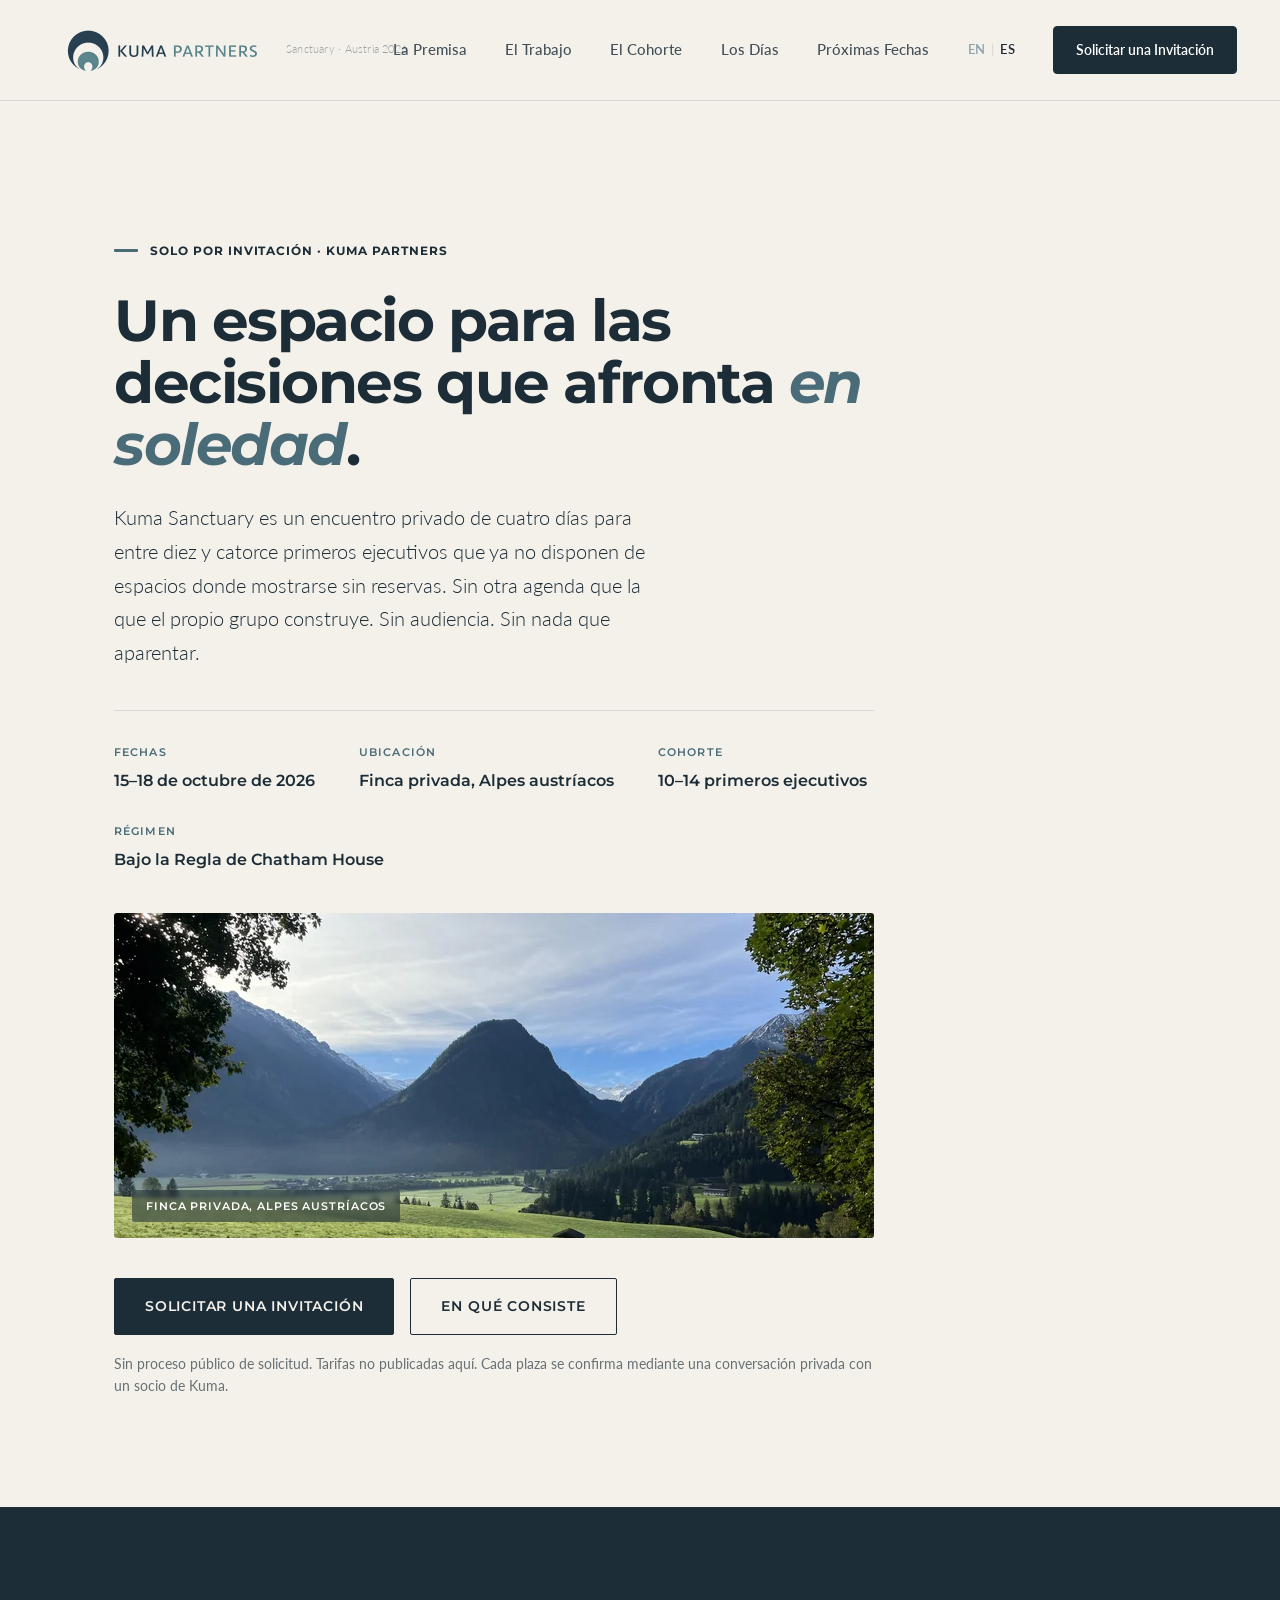
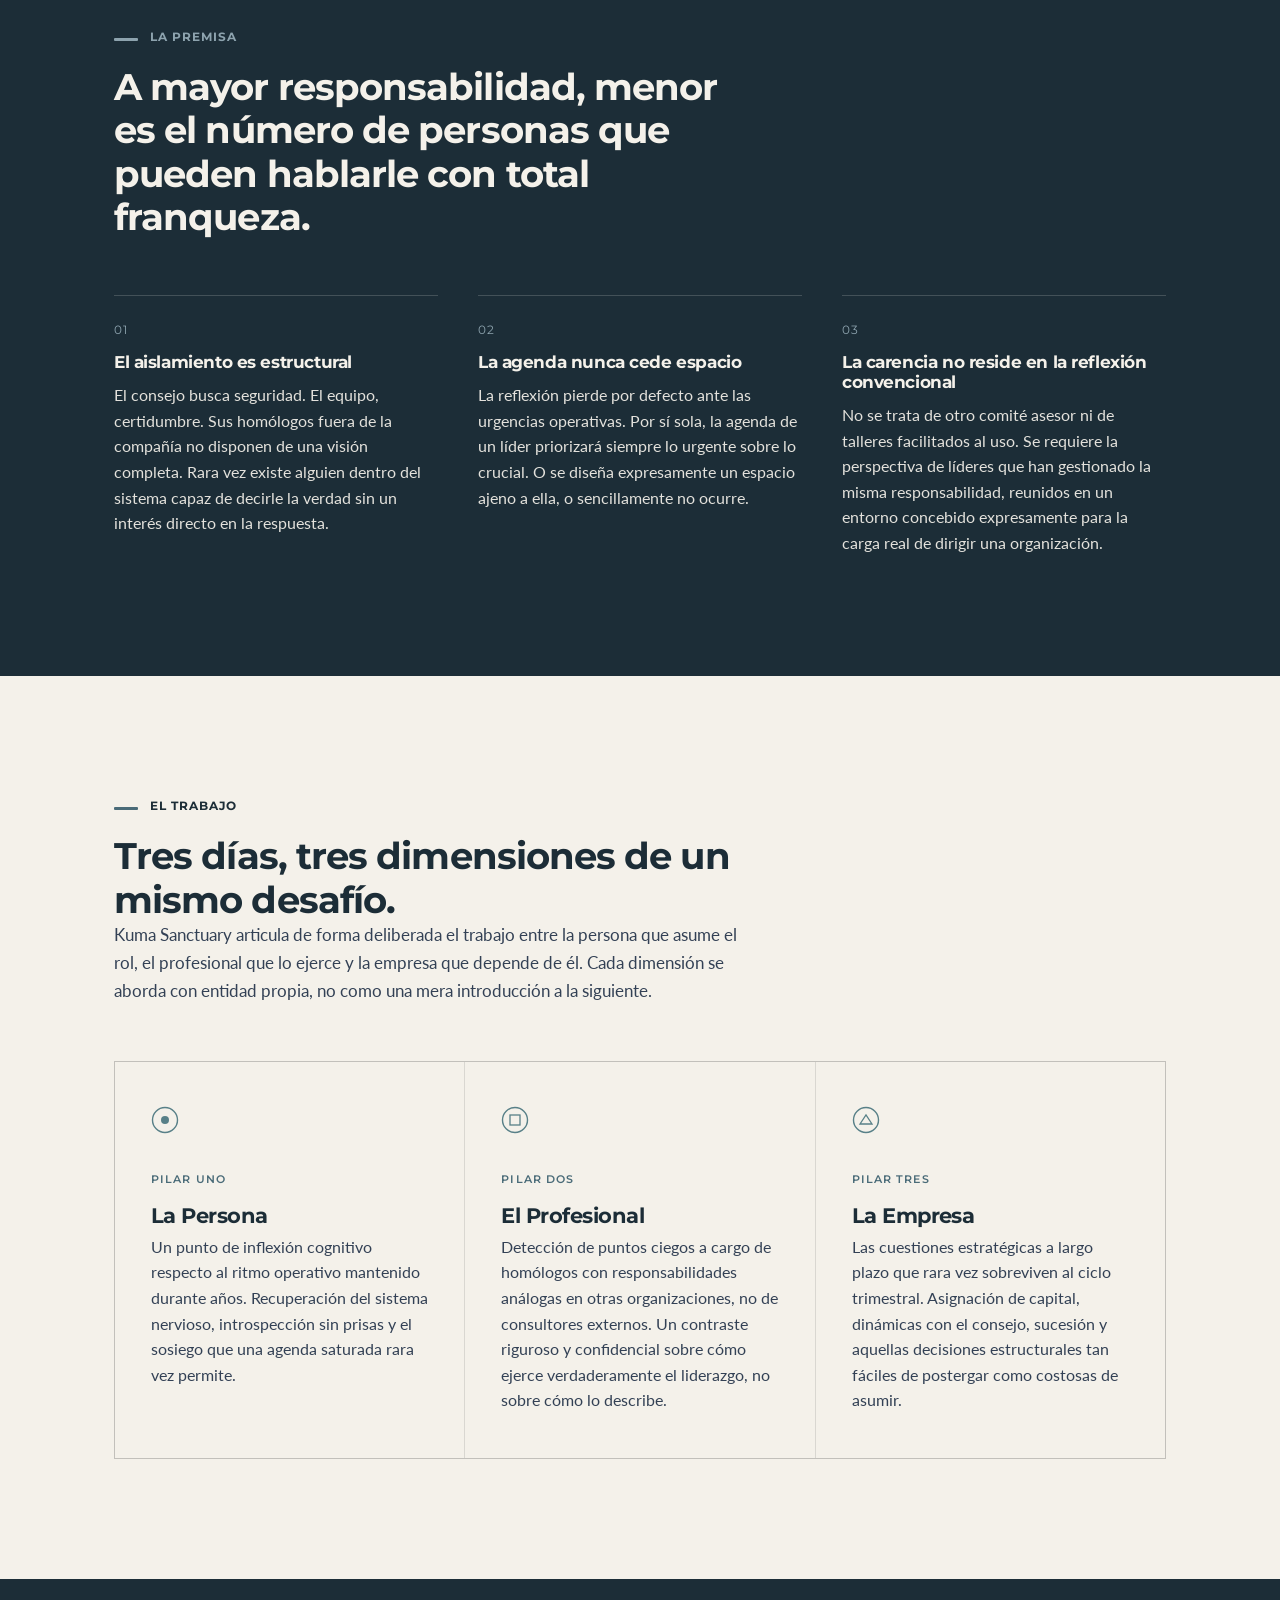
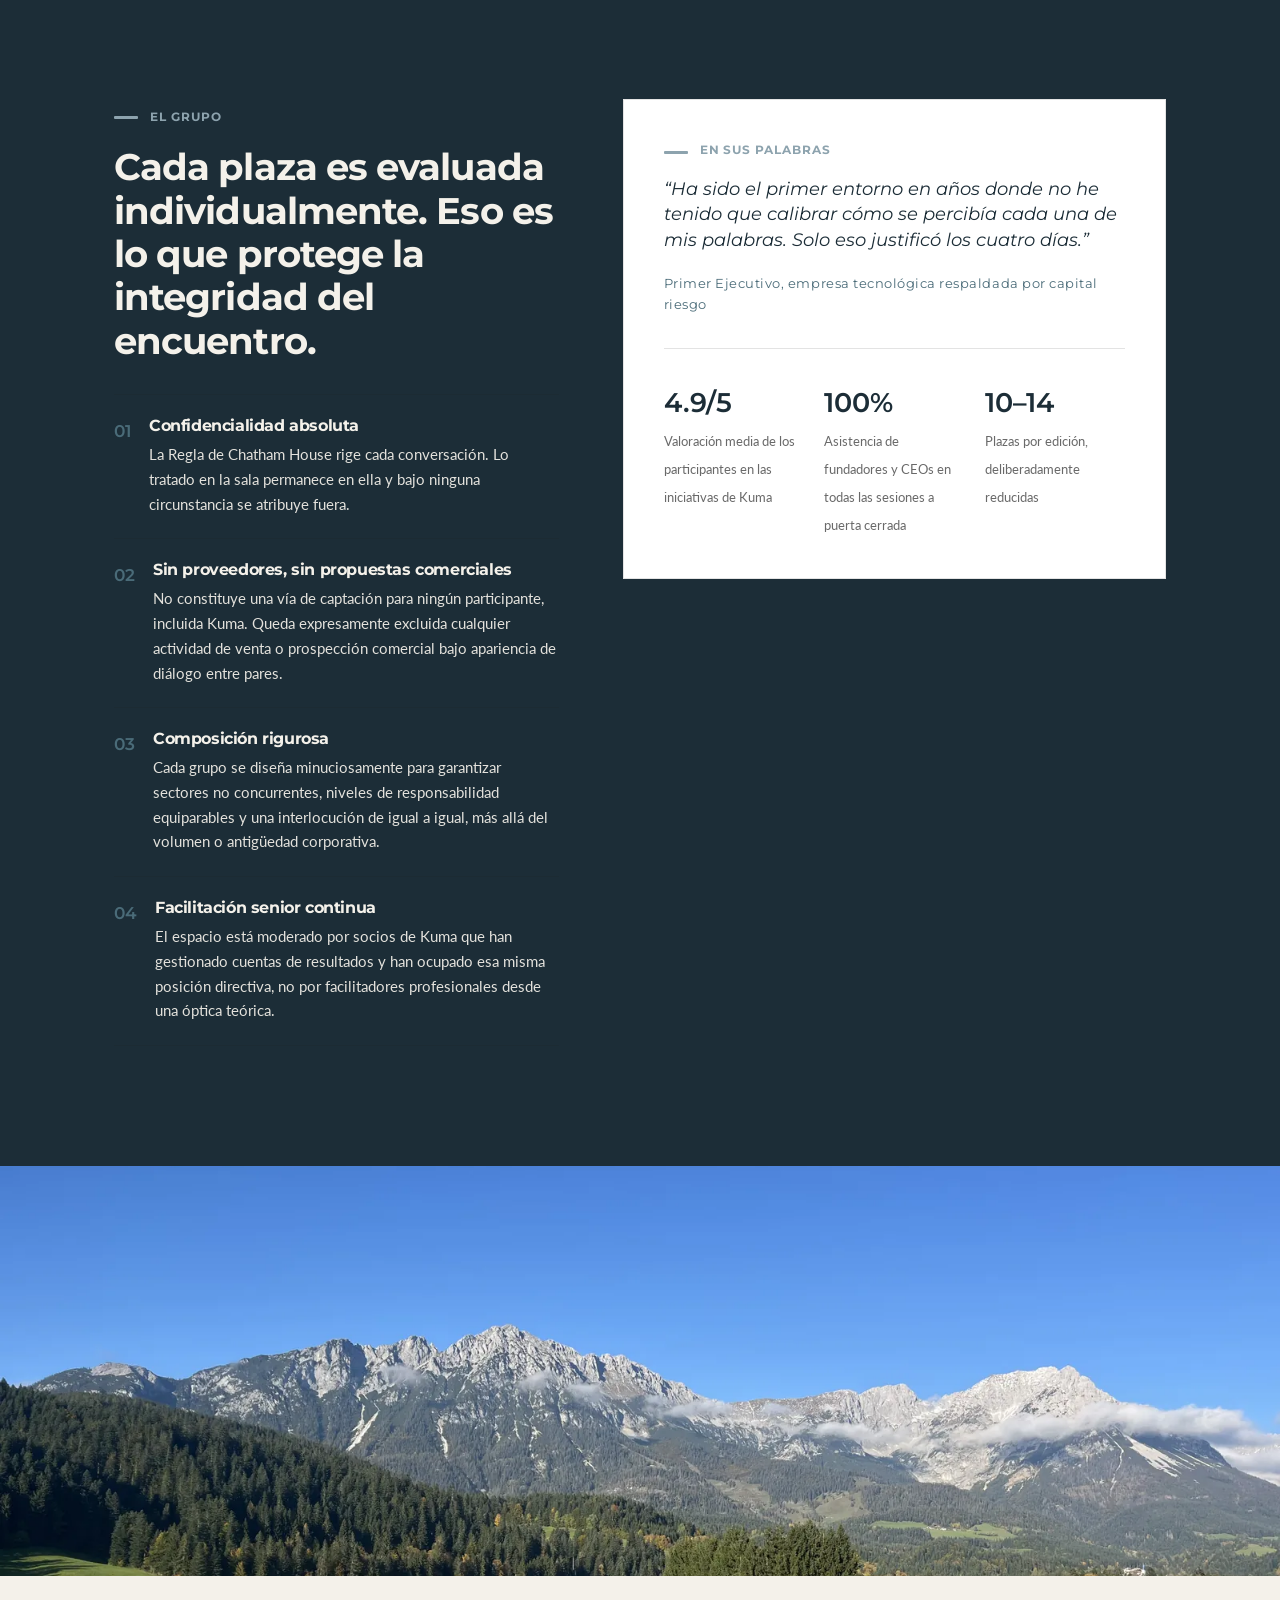
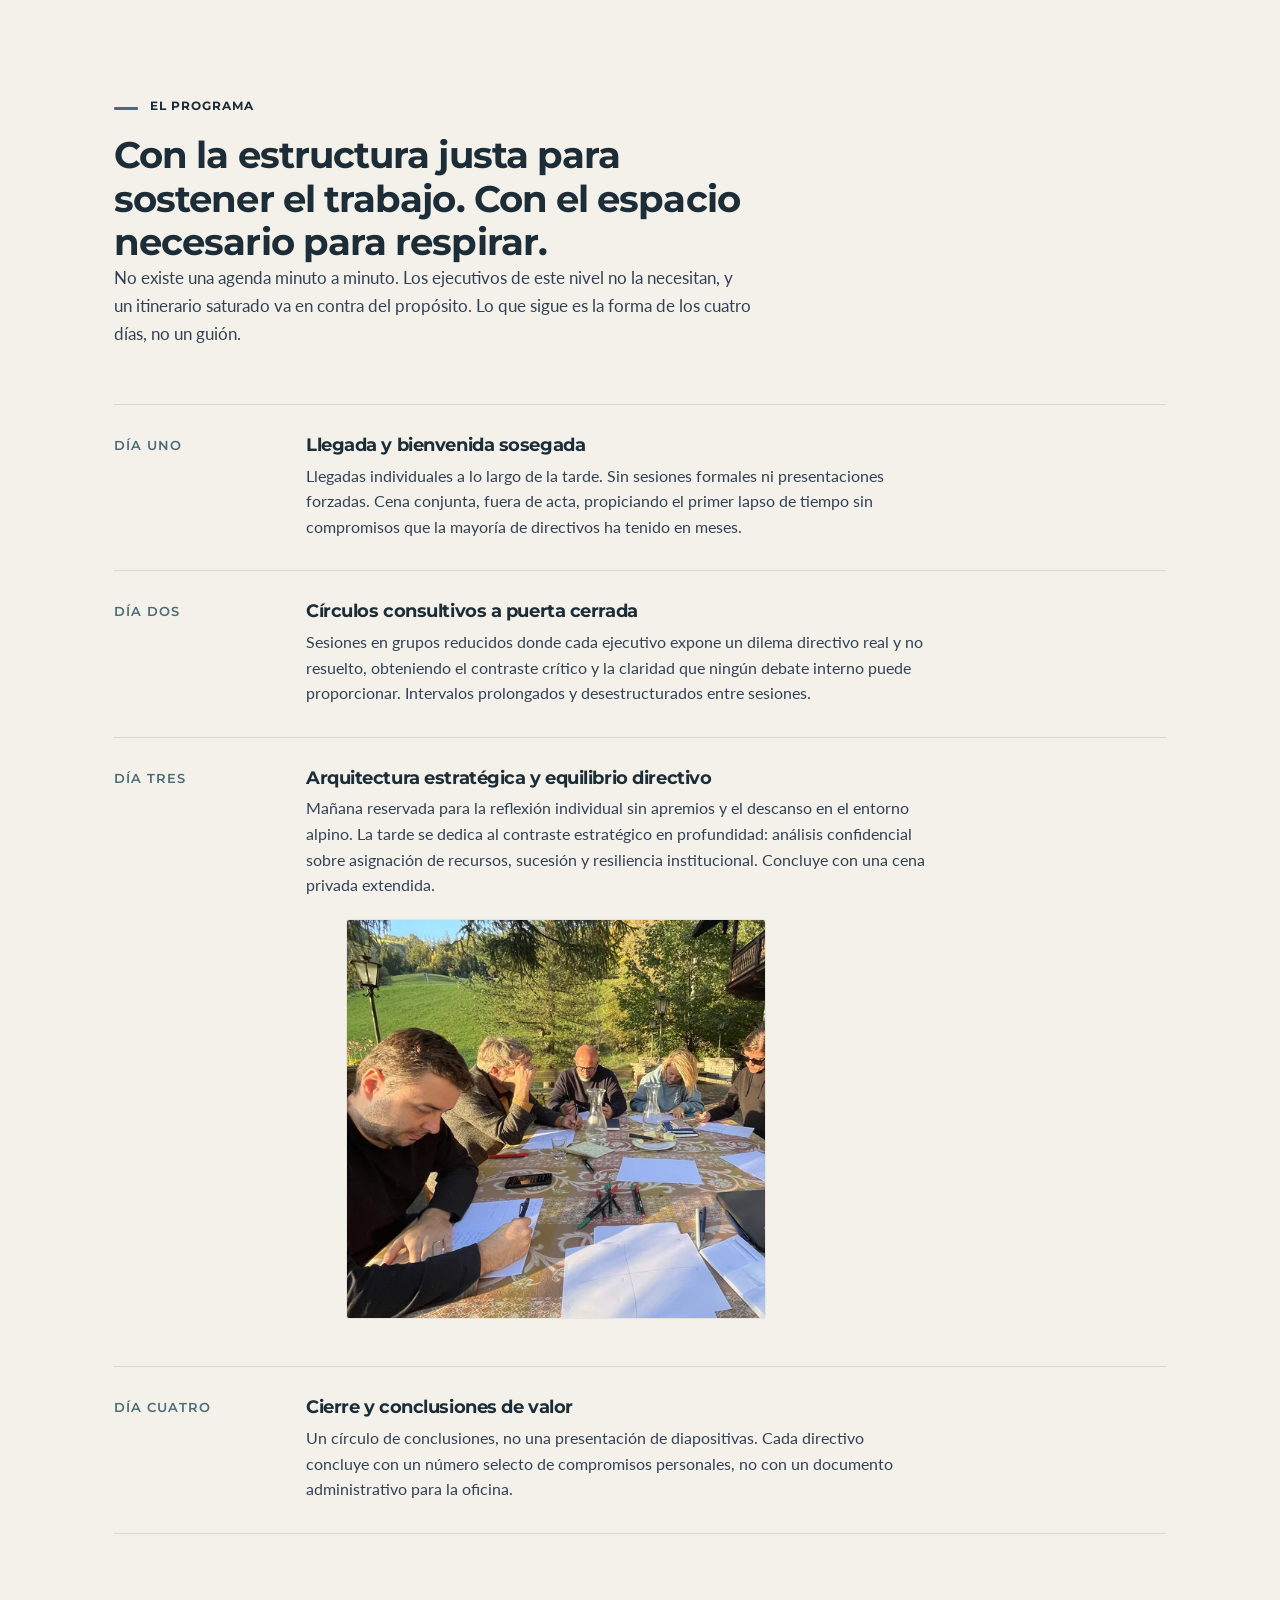
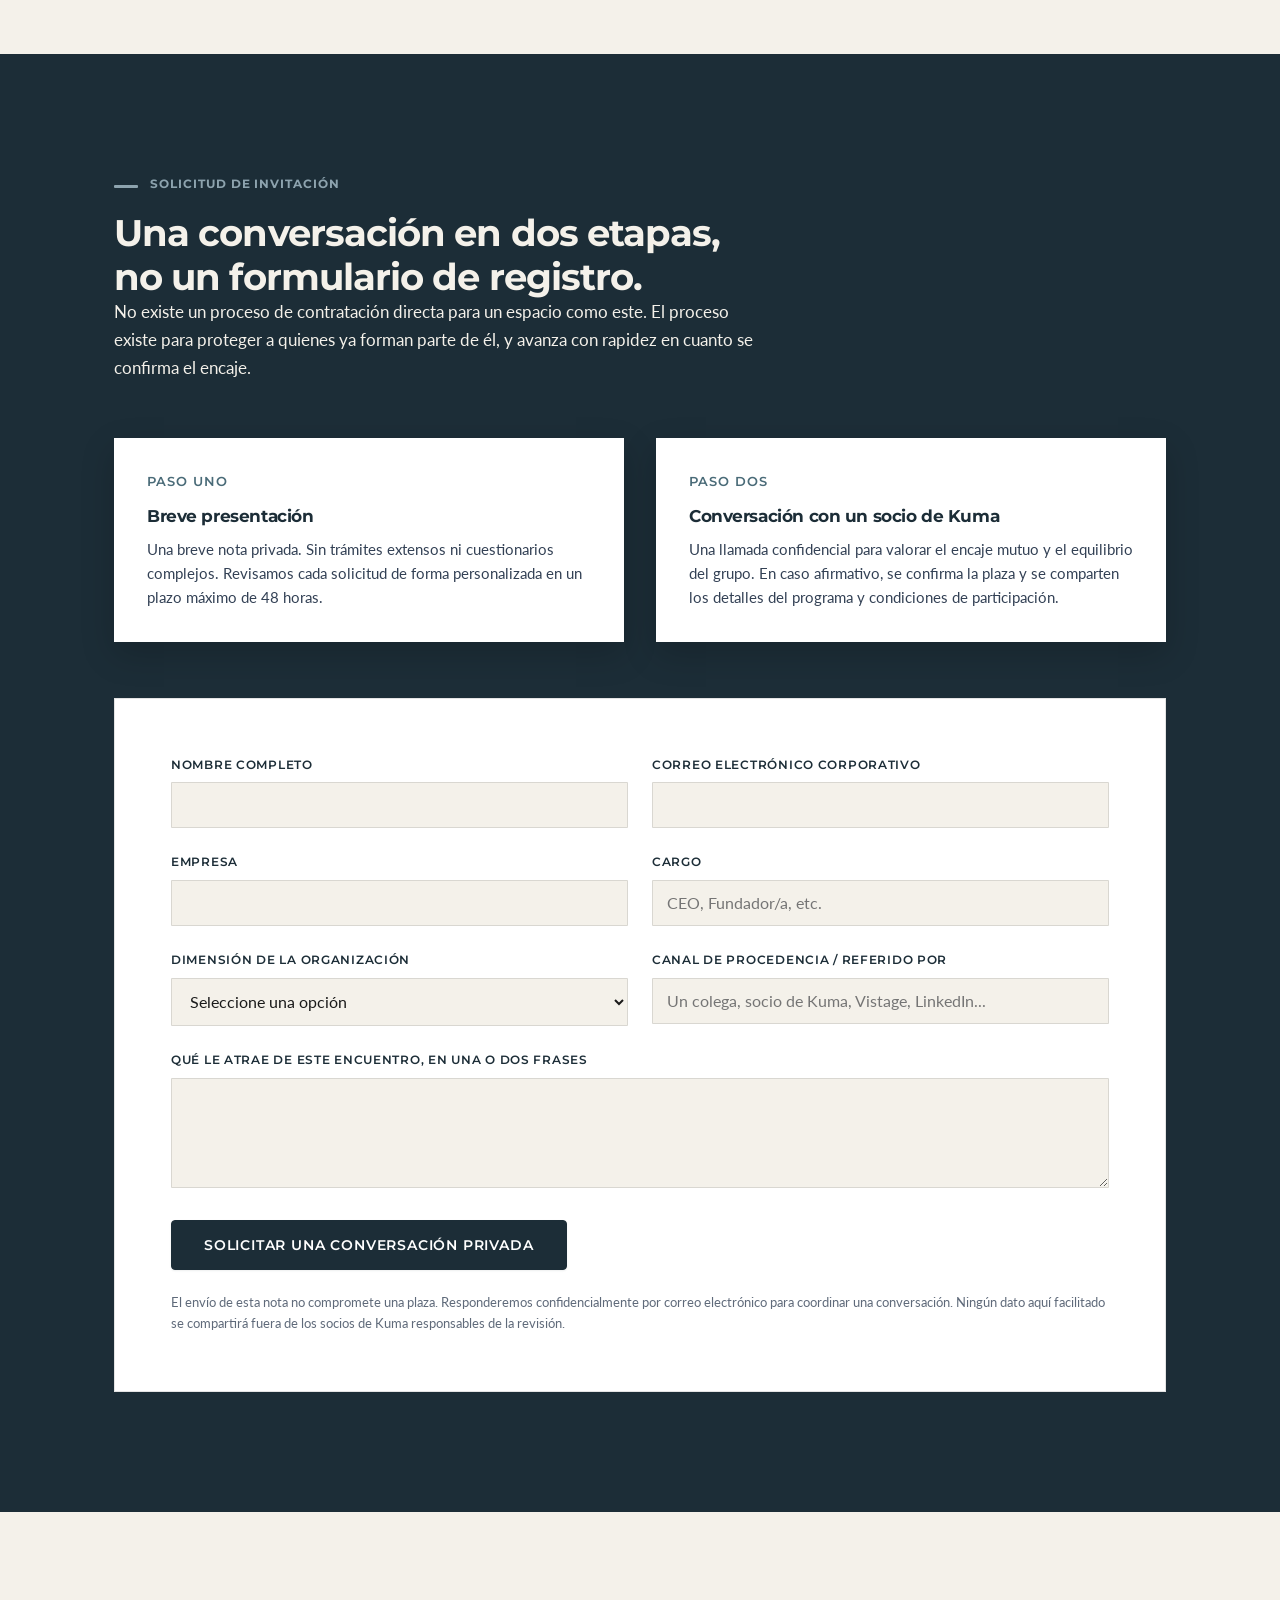
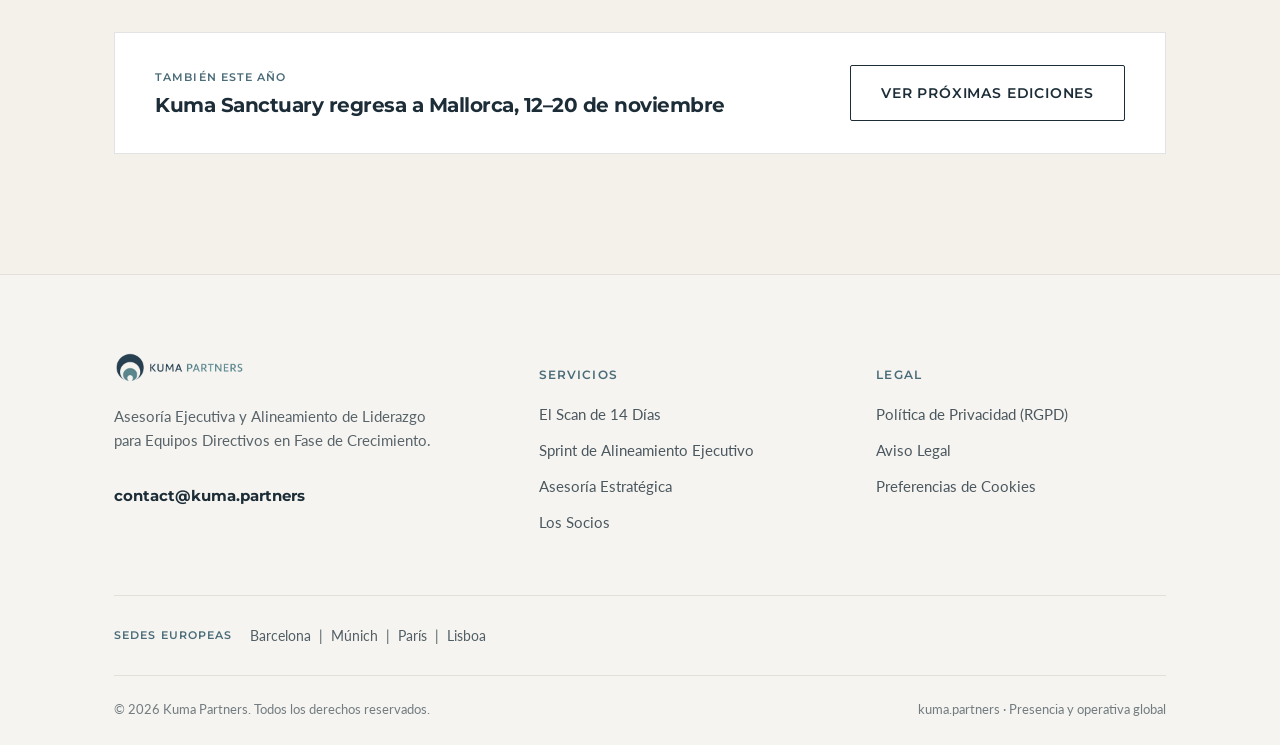
==== commit e2524a23: "Add files via upload" ====
--- a/es/index.html
+++ b/es/index.html
@@ -11,7 +11,7 @@
 <link rel="preconnect" href="https://fonts.googleapis.com" />
 <link rel="preconnect" href="https://fonts.gstatic.com" crossorigin />
 <link href="https://fonts.googleapis.com/css2?family=Montserrat:ital,wght@0,400;0,600;0,700;1,500&family=Lato:ital,wght@0,300;0,400;0,700;1,300&display=swap" rel="stylesheet" />
-<link rel="stylesheet" href="../css/style.css?v=5" />
+<link rel="stylesheet" href="../css/style.css?v=6" />
 </head>
 <body>
 
@@ -64,6 +64,18 @@
           <span class="value">Bajo la Regla de Chatham House</span>
         </div>
       </div>
+
+      <figure class="hero-banner">
+        <img
+          src="../assets/retreat-banner-1x.webp"
+          srcset="../assets/retreat-banner-1x.webp 760w, ../assets/retreat-banner-2x.webp 1520w"
+          sizes="(min-width: 760px) 760px, 100vw"
+          alt="Finca privada en los Alpes austr&iacute;acos, vista desde los terrenos de Kuma Sanctuary"
+          width="760" height="326"
+          loading="eager"
+        />
+        <figcaption>Finca privada, Alpes austr&iacute;acos</figcaption>
+      </figure>
 
       <div class="hero-ctas">
         <a href="#apply" class="btn btn-primary">Solicitar una Invitaci&oacute;n</a>
@@ -196,6 +208,17 @@
   </div>
 </section>
 
+<div class="panoramic-divider">
+  <img
+    src="../assets/retreat-divider-1x.webp"
+    srcset="../assets/retreat-divider-1x.webp 1600w, ../assets/retreat-divider-2x.webp 3200w"
+    sizes="100vw"
+    alt="Vista panor&aacute;mica de los Alpes austr&iacute;acos, picos y nubes sobre el valle"
+    width="1600" height="533"
+    loading="lazy"
+  />
+</div>
+
 <section id="cadence">
   <div class="container">
     <div class="section-head">
@@ -223,6 +246,16 @@
         <div>
           <h4>Arquitectura estrat&eacute;gica y equilibrio directivo</h4>
           <p>Ma&ntilde;ana reservada para la reflexi&oacute;n individual sin apremios y el descanso en el entorno alpino. La tarde se dedica al contraste estrat&eacute;gico en profundidad: an&aacute;lisis confidencial sobre asignaci&oacute;n de recursos, sucesi&oacute;n y resiliencia institucional. Concluye con una cena privada extendida.</p>
+          <figure class="cadence-photo">
+            <img
+              src="../assets/retreat-reflection-1x.webp"
+              srcset="../assets/retreat-reflection-1x.webp 560w, ../assets/retreat-reflection-2x.webp 1120w"
+              sizes="(min-width: 560px) 420px, 90vw"
+              alt="Directivos en una mesa privada, escribiendo en reflexi&oacute;n sin prisas durante la sesi&oacute;n matinal"
+              width="560" height="534"
+              loading="lazy"
+            />
+          </figure>
         </div>
       </div>
       <div class="cadence-row">
--- a/css/style.css
+++ b/css/style.css
@@ -456,6 +456,68 @@
   opacity: 0.65;
 }
 
+/* ---------- Retreat photography ---------- */
+
+.hero-banner {
+  position: relative;
+  margin: 0 0 40px;
+  border-radius: 3px;
+  overflow: hidden;
+  aspect-ratio: 21 / 9;
+}
+
+.hero-banner img {
+  width: 100%;
+  height: 100%;
+  object-fit: cover;
+  display: block;
+}
+
+.hero-banner figcaption {
+  position: absolute;
+  left: 18px;
+  bottom: 16px;
+  margin: 0;
+  font-family: var(--font-display);
+  font-size: 11px;
+  font-weight: 600;
+  letter-spacing: 0.08em;
+  text-transform: uppercase;
+  color: #ffffff;
+  background: rgba(28, 45, 55, 0.55);
+  padding: 7px 14px;
+  border-radius: 2px;
+  backdrop-filter: blur(2px);
+}
+
+.cadence-photo {
+  margin-top: 20px;
+  border-radius: 3px;
+  overflow: hidden;
+  border: 1px solid #e5e3dc;
+  max-width: 420px;
+}
+
+.cadence-photo img {
+  width: 100%;
+  height: auto;
+  display: block;
+}
+
+.panoramic-divider {
+  width: 100%;
+  height: clamp(280px, 32vw, 420px);
+  overflow: hidden;
+}
+
+.panoramic-divider img {
+  width: 100%;
+  height: 100%;
+  object-fit: cover;
+  object-position: center 65%;
+  display: block;
+}
+
 /* ---------- Sections ---------- */
 
 section {
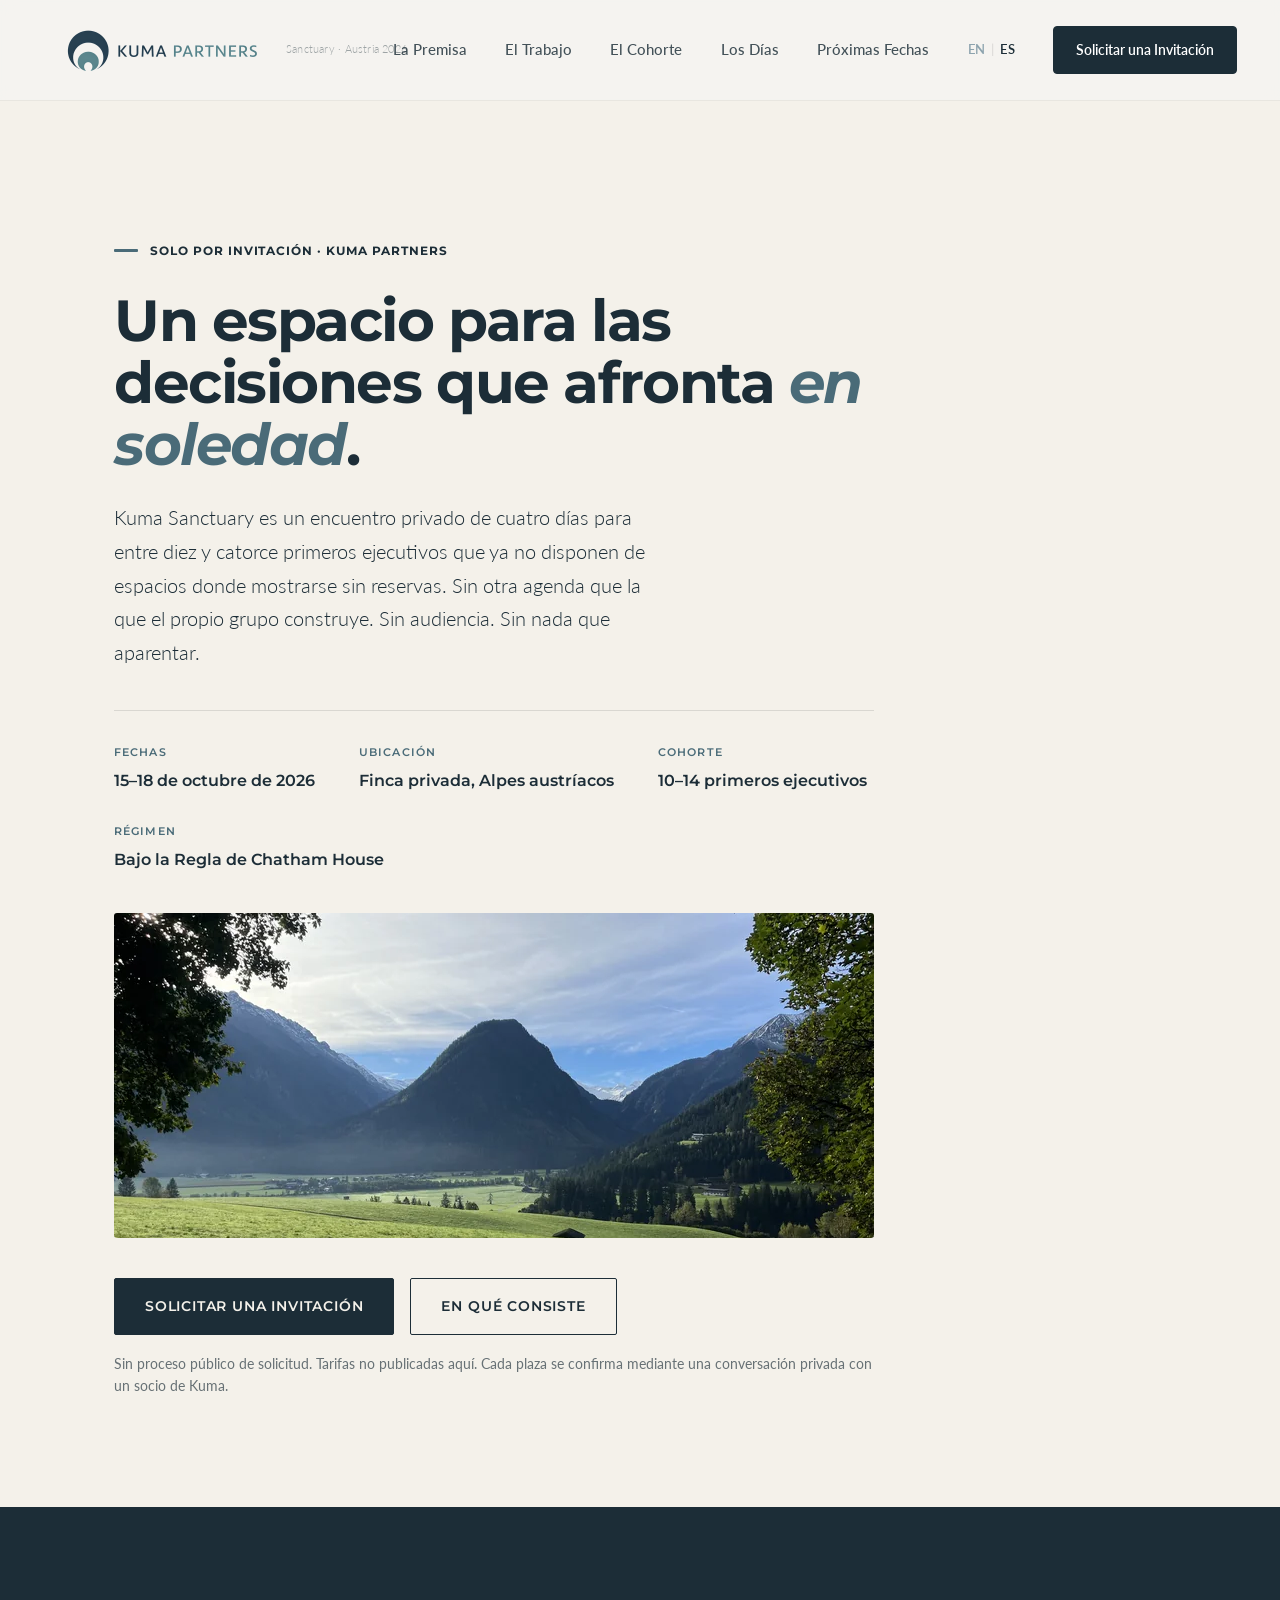
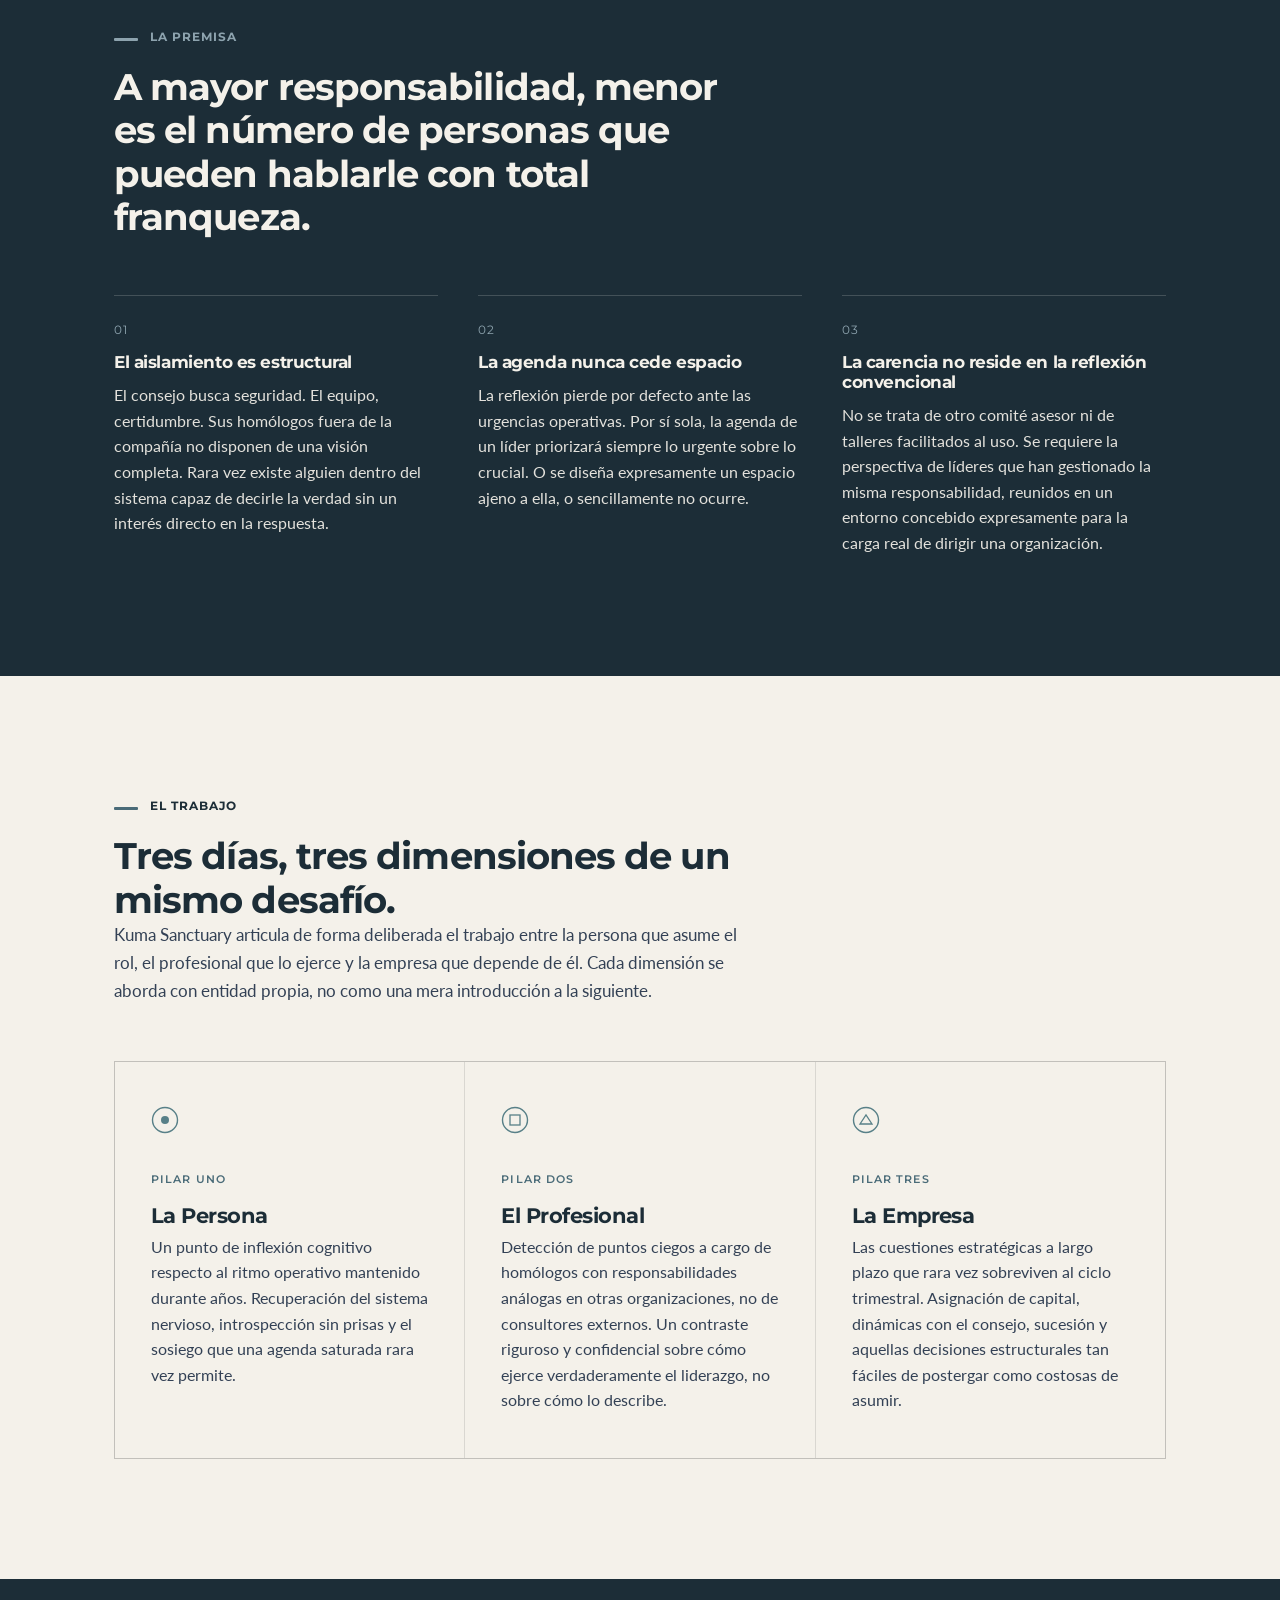
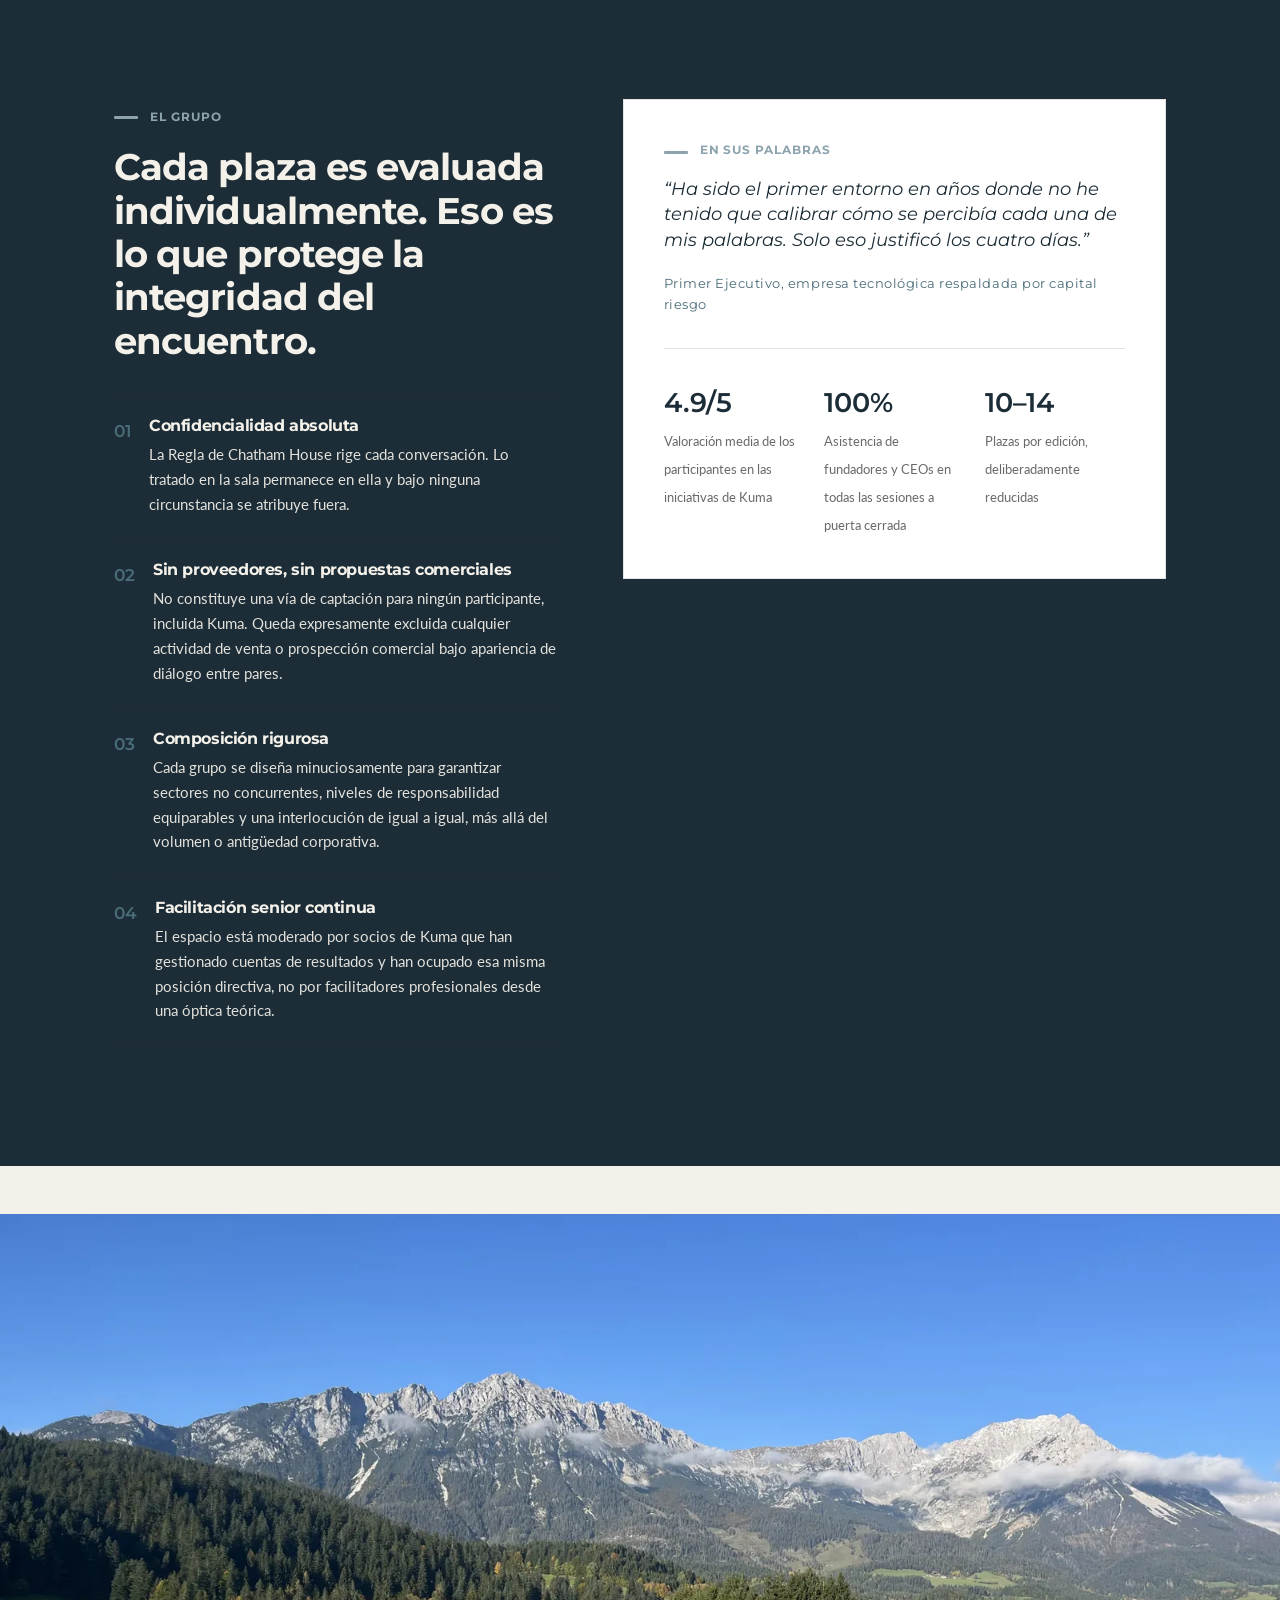
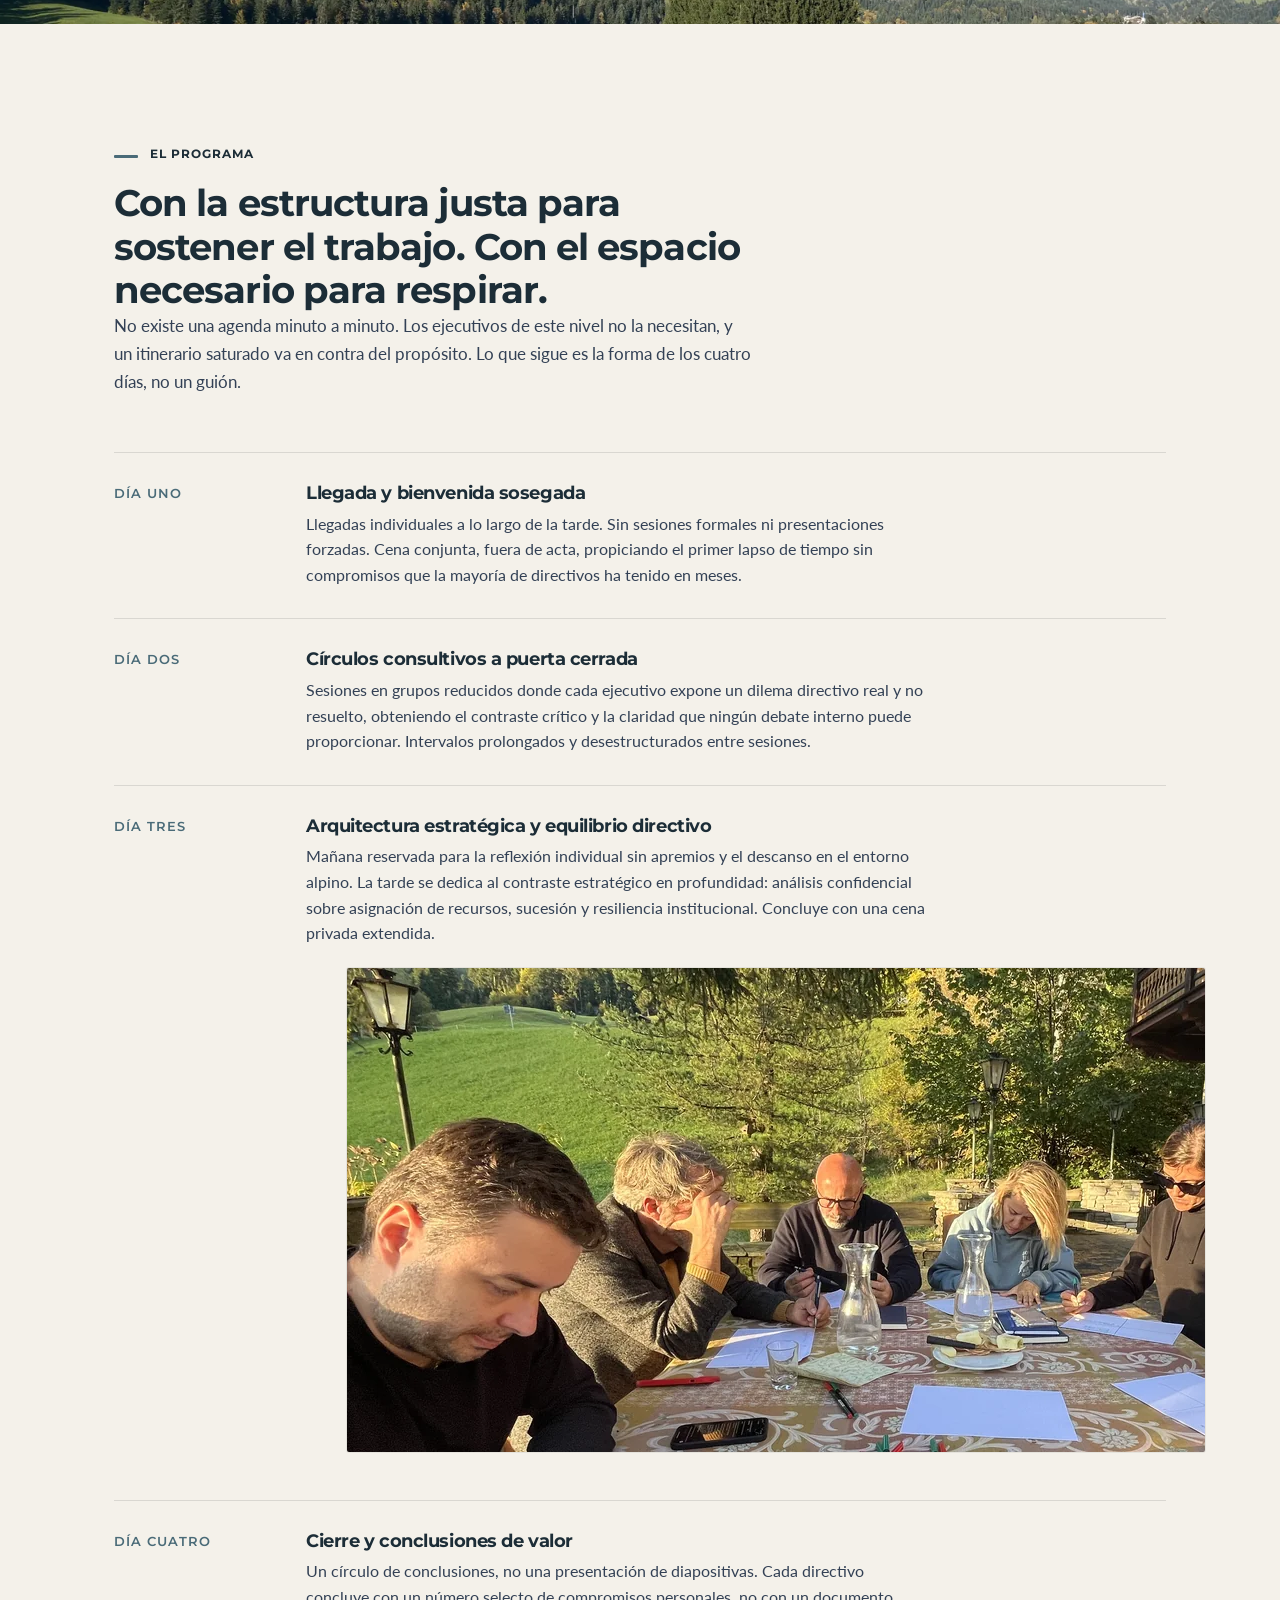
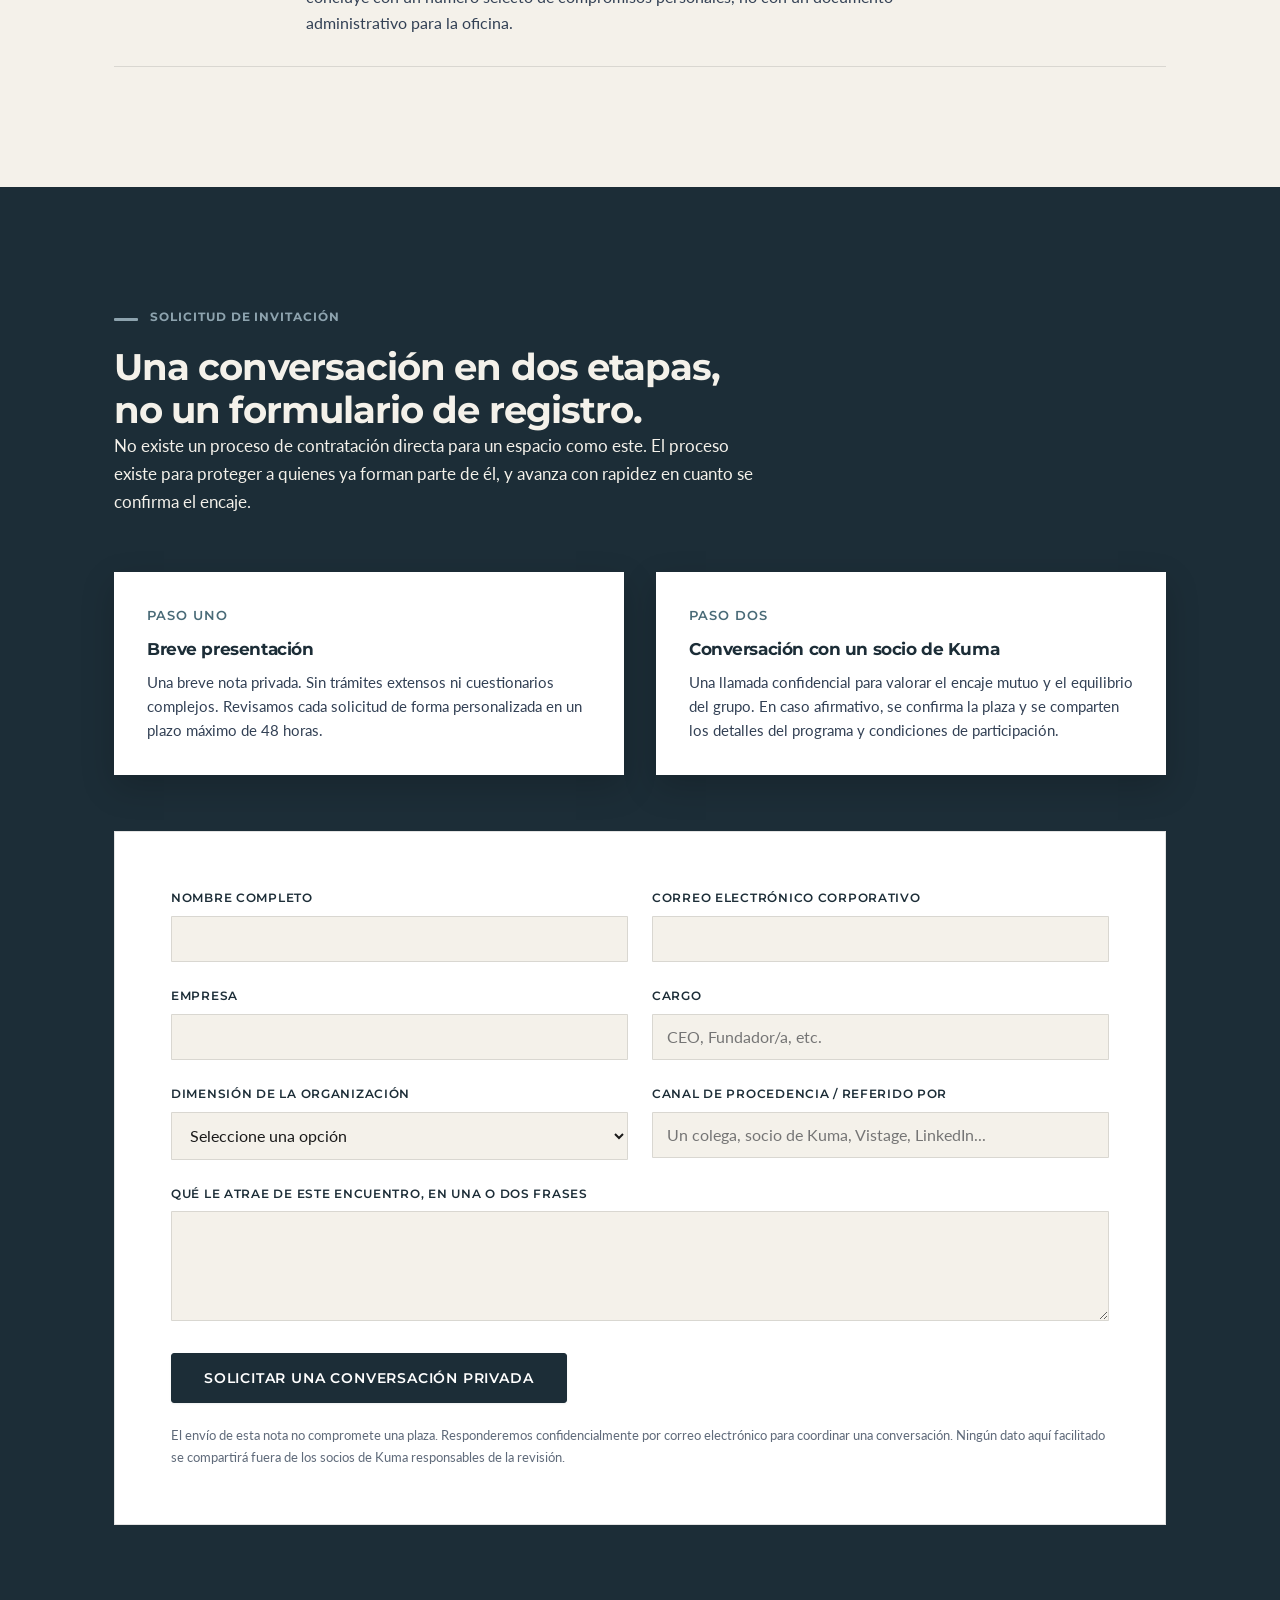
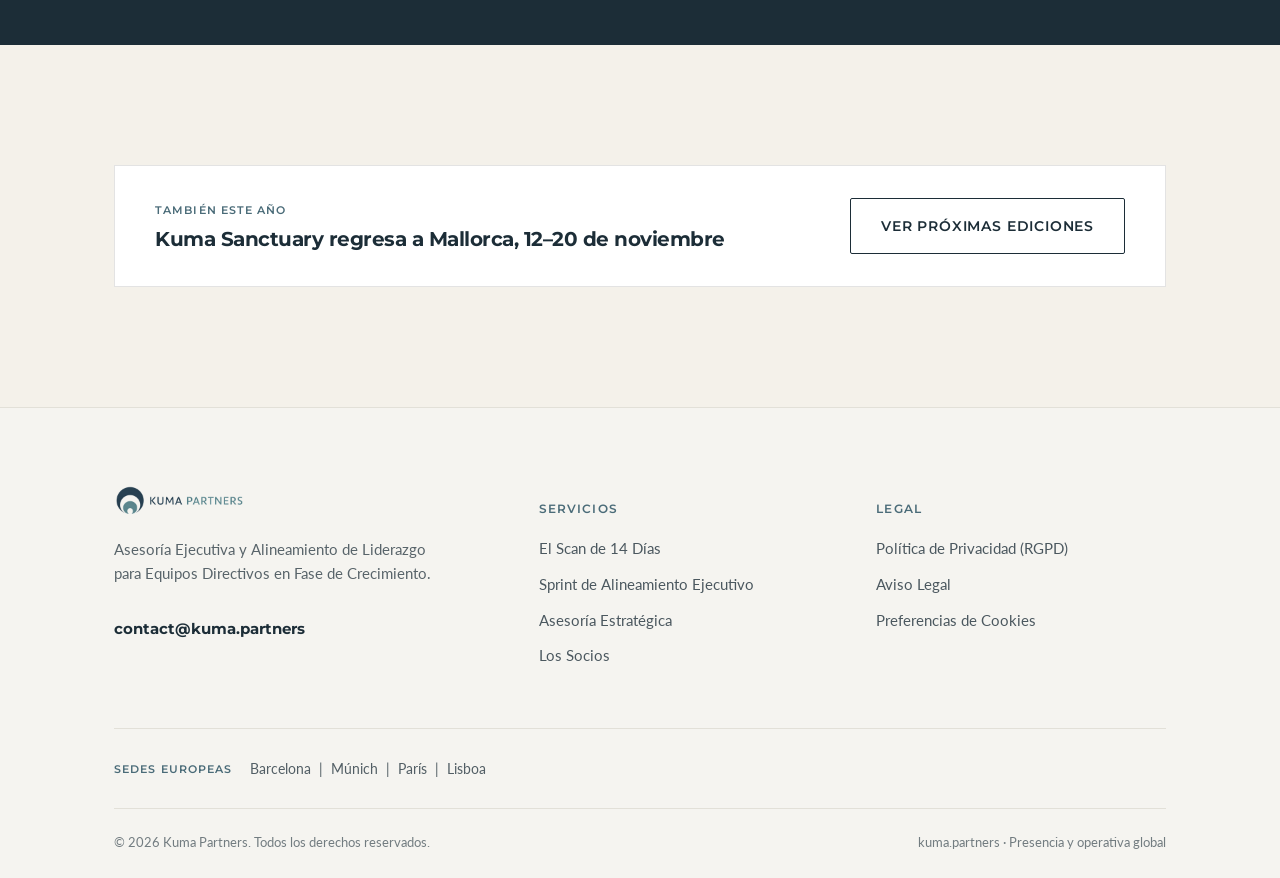
==== commit 24afdffb: "Add files via upload" ====
--- a/es/index.html
+++ b/es/index.html
@@ -11,7 +11,7 @@
 <link rel="preconnect" href="https://fonts.googleapis.com" />
 <link rel="preconnect" href="https://fonts.gstatic.com" crossorigin />
 <link href="https://fonts.googleapis.com/css2?family=Montserrat:ital,wght@0,400;0,600;0,700;1,500&family=Lato:ital,wght@0,300;0,400;0,700;1,300&display=swap" rel="stylesheet" />
-<link rel="stylesheet" href="../css/style.css?v=6" />
+<link rel="stylesheet" href="../css/style.css?v=7" />
 </head>
 <body>
 
@@ -74,7 +74,6 @@
           width="760" height="326"
           loading="eager"
         />
-        <figcaption>Finca privada, Alpes austr&iacute;acos</figcaption>
       </figure>
 
       <div class="hero-ctas">
@@ -249,10 +248,10 @@
           <figure class="cadence-photo">
             <img
               src="../assets/retreat-reflection-1x.webp"
-              srcset="../assets/retreat-reflection-1x.webp 560w, ../assets/retreat-reflection-2x.webp 1120w"
-              sizes="(min-width: 560px) 420px, 90vw"
+              srcset="../assets/retreat-reflection-1x.webp 860w, ../assets/retreat-reflection-2x.webp 1720w"
+              sizes="(min-width: 900px) 860px, 90vw"
               alt="Directivos en una mesa privada, escribiendo en reflexi&oacute;n sin prisas durante la sesi&oacute;n matinal"
-              width="560" height="534"
+              width="860" height="484"
               loading="lazy"
             />
           </figure>
--- a/css/style.css
+++ b/css/style.css
@@ -177,8 +177,8 @@
   background-color: #1c2d37;
   color: #ffffff;
   font-weight: 600;
-  padding: 16px 32px;
-  border-radius: 4px;
+  padding: 1rem 2rem;
+  border-radius: 3px;
   border: 1px solid #1c2d37;
   width: 100%;
   box-shadow: 0 1px 2px rgba(28, 45, 55, 0.08);
@@ -216,9 +216,9 @@
   position: sticky;
   top: 0;
   z-index: 50;
-  background: rgba(244, 241, 235, 0.92);
-  backdrop-filter: saturate(140%) blur(8px);
-  border-bottom: 1px solid var(--line);
+  background-color: rgba(245, 244, 240, 0.92);
+  backdrop-filter: blur(8px);
+  border-bottom: 1px solid rgba(229, 227, 220, 0.8);
 }
 
 .site-header .container {
@@ -473,34 +473,18 @@
   display: block;
 }
 
-.hero-banner figcaption {
-  position: absolute;
-  left: 18px;
-  bottom: 16px;
-  margin: 0;
-  font-family: var(--font-display);
-  font-size: 11px;
-  font-weight: 600;
-  letter-spacing: 0.08em;
-  text-transform: uppercase;
-  color: #ffffff;
-  background: rgba(28, 45, 55, 0.55);
-  padding: 7px 14px;
-  border-radius: 2px;
-  backdrop-filter: blur(2px);
-}
-
 .cadence-photo {
   margin-top: 20px;
   border-radius: 3px;
   overflow: hidden;
   border: 1px solid #e5e3dc;
-  max-width: 420px;
+  width: 100%;
 }
 
 .cadence-photo img {
   width: 100%;
-  height: auto;
+  aspect-ratio: 16 / 9;
+  object-fit: cover;
   display: block;
 }
 
@@ -508,6 +492,7 @@
   width: 100%;
   height: clamp(280px, 32vw, 420px);
   overflow: hidden;
+  margin-top: clamp(24px, 4vw, 48px);
 }
 
 .panoramic-divider img {
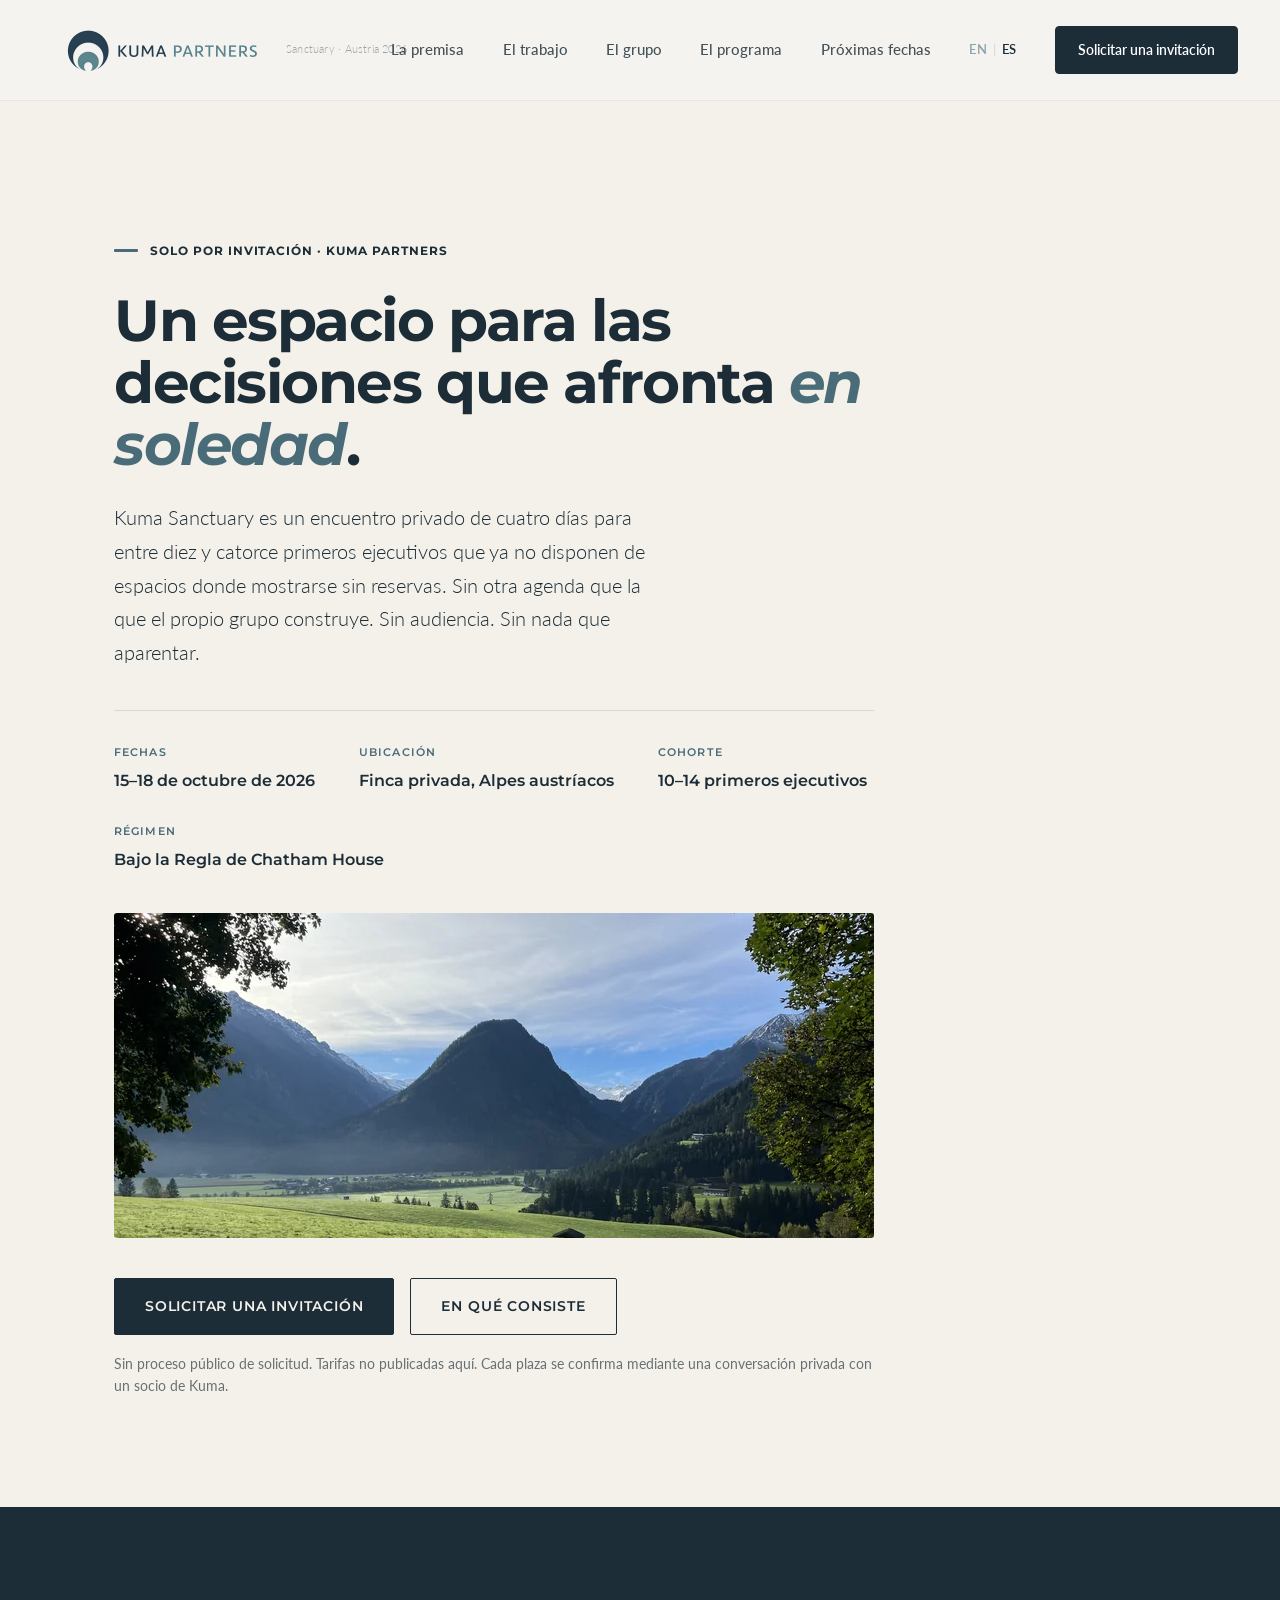
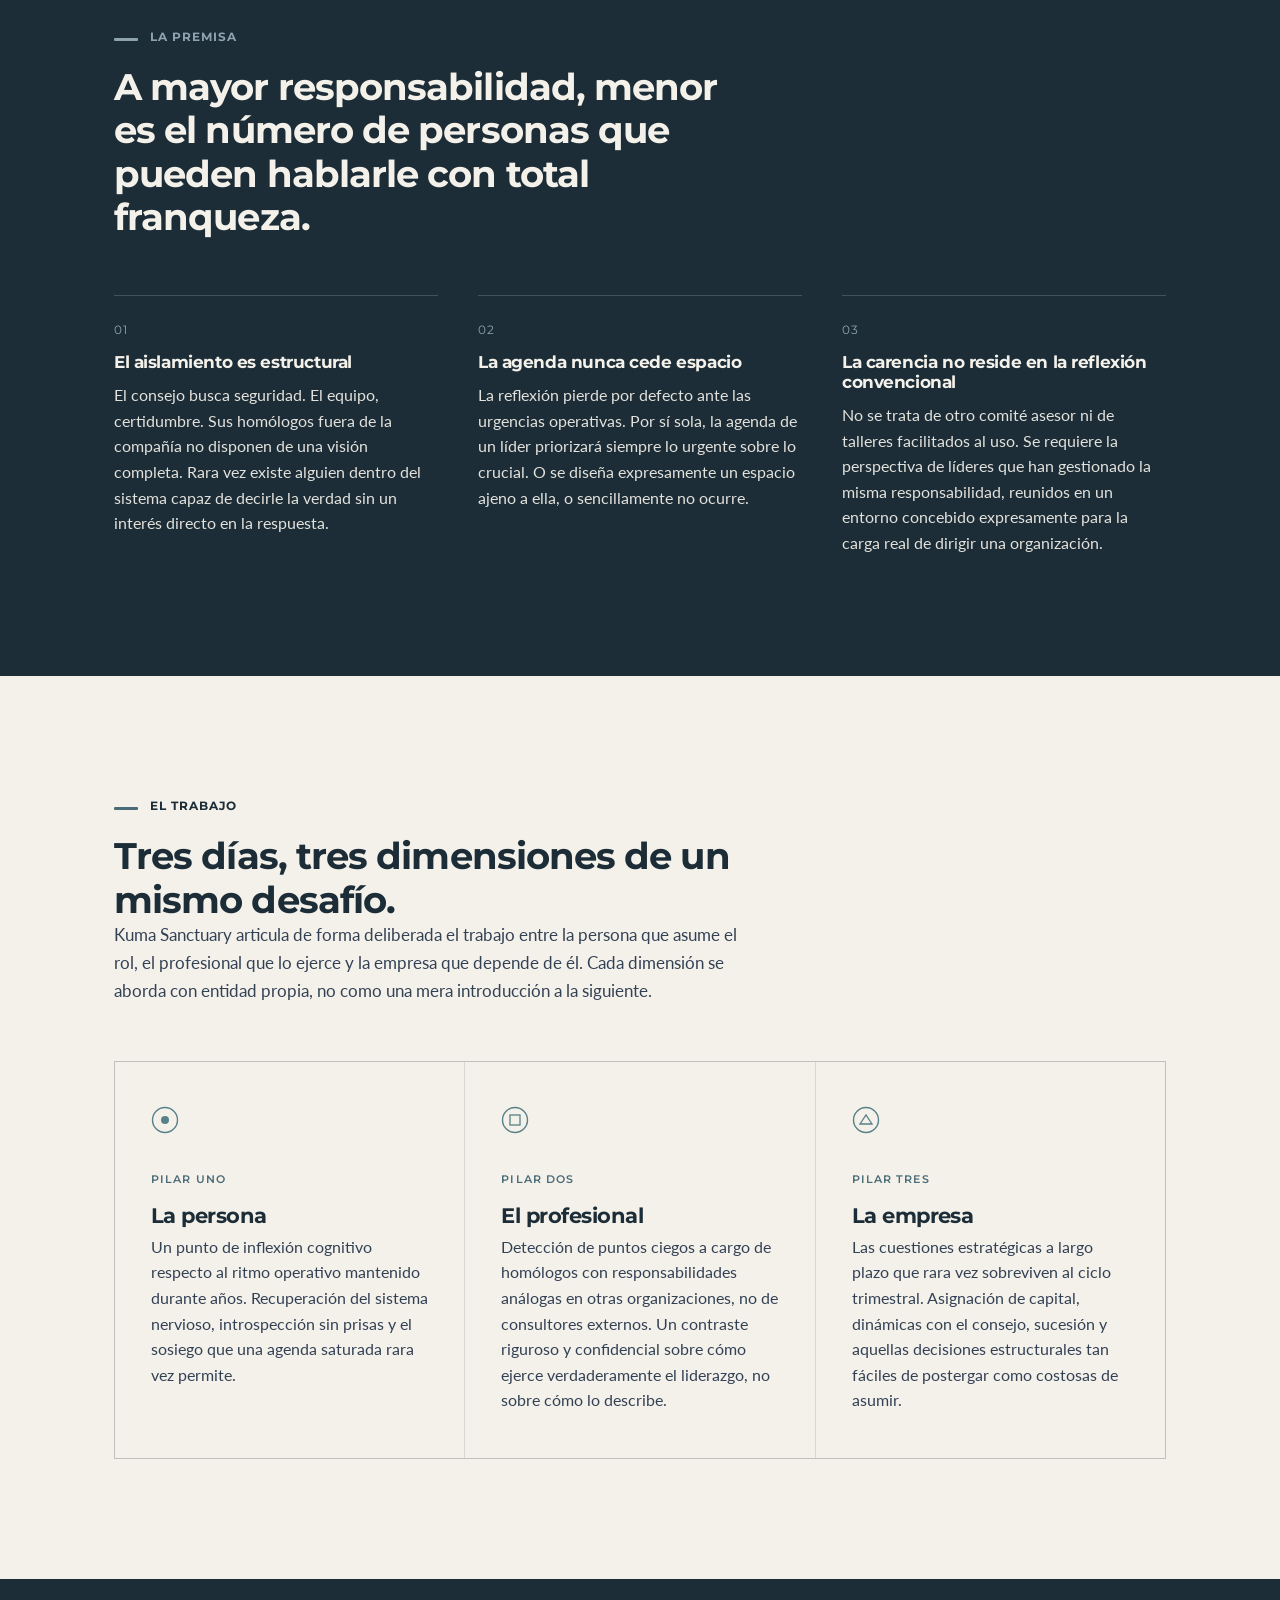
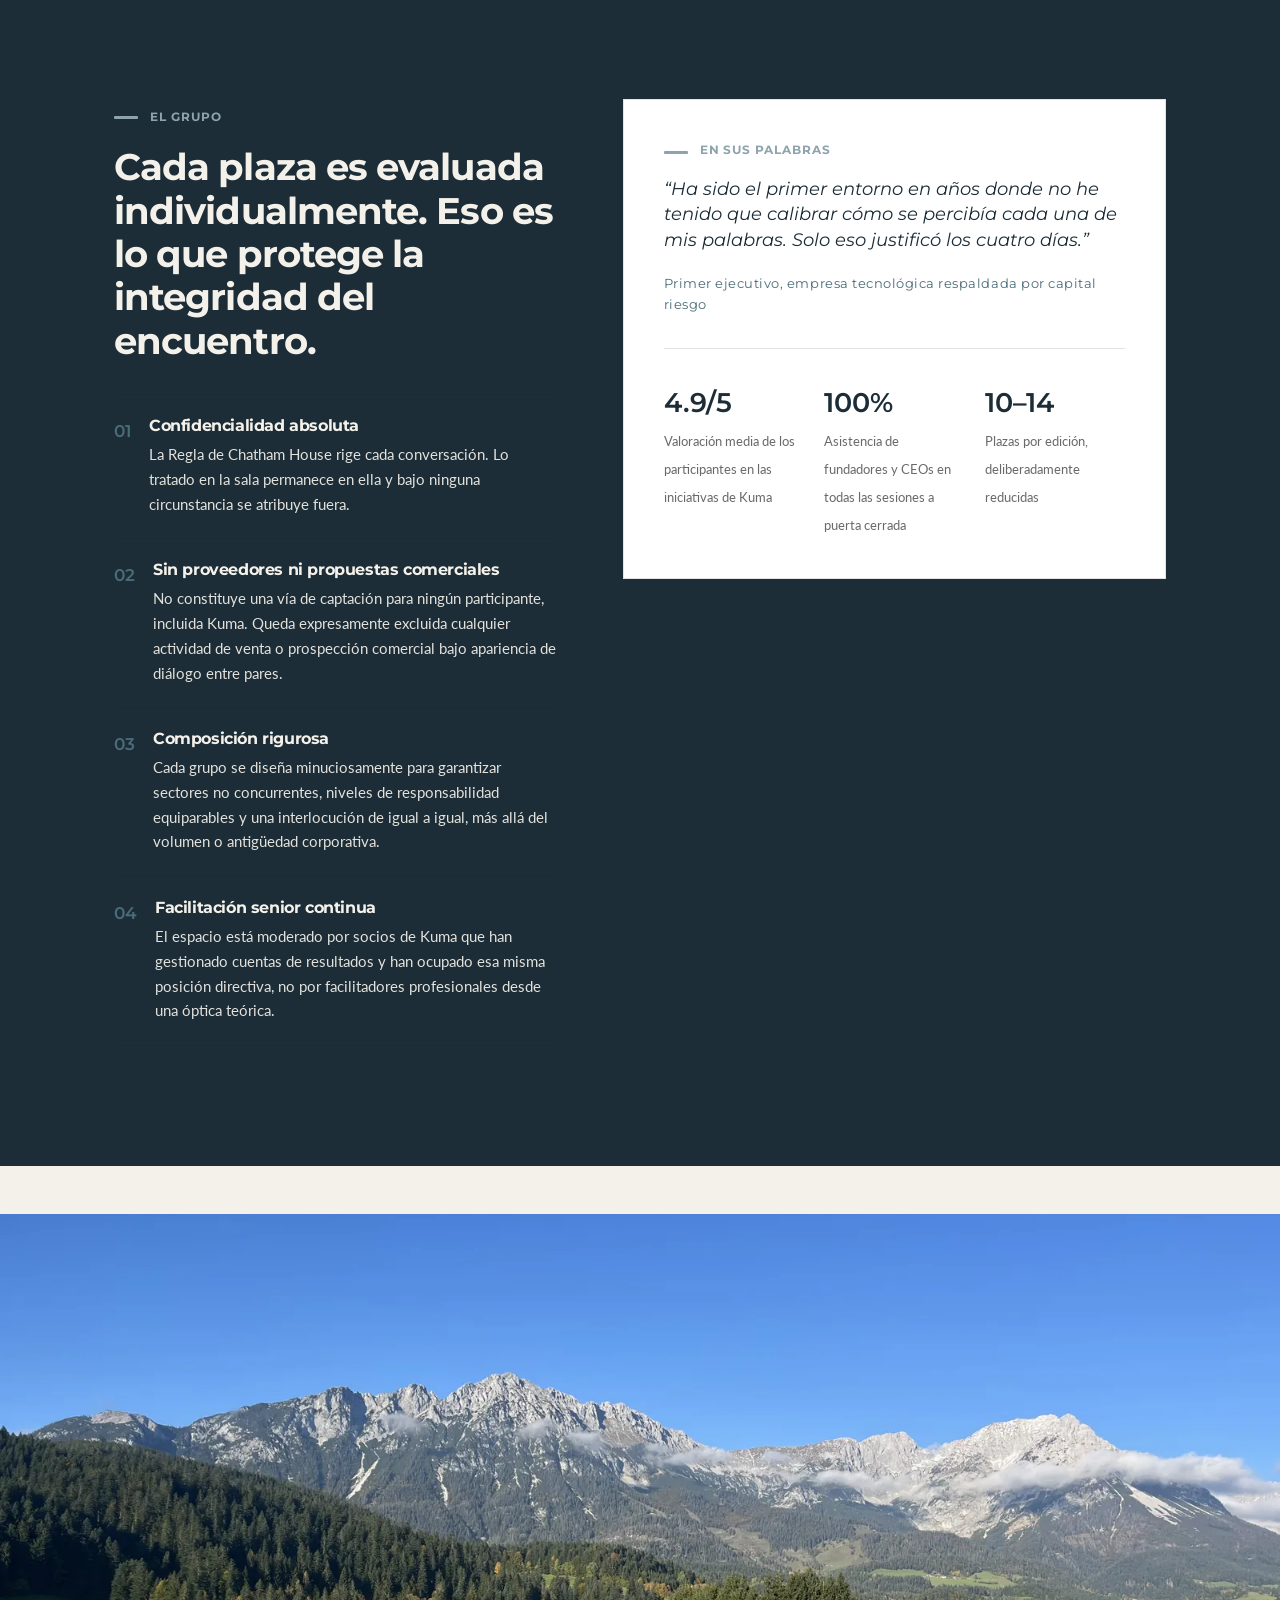
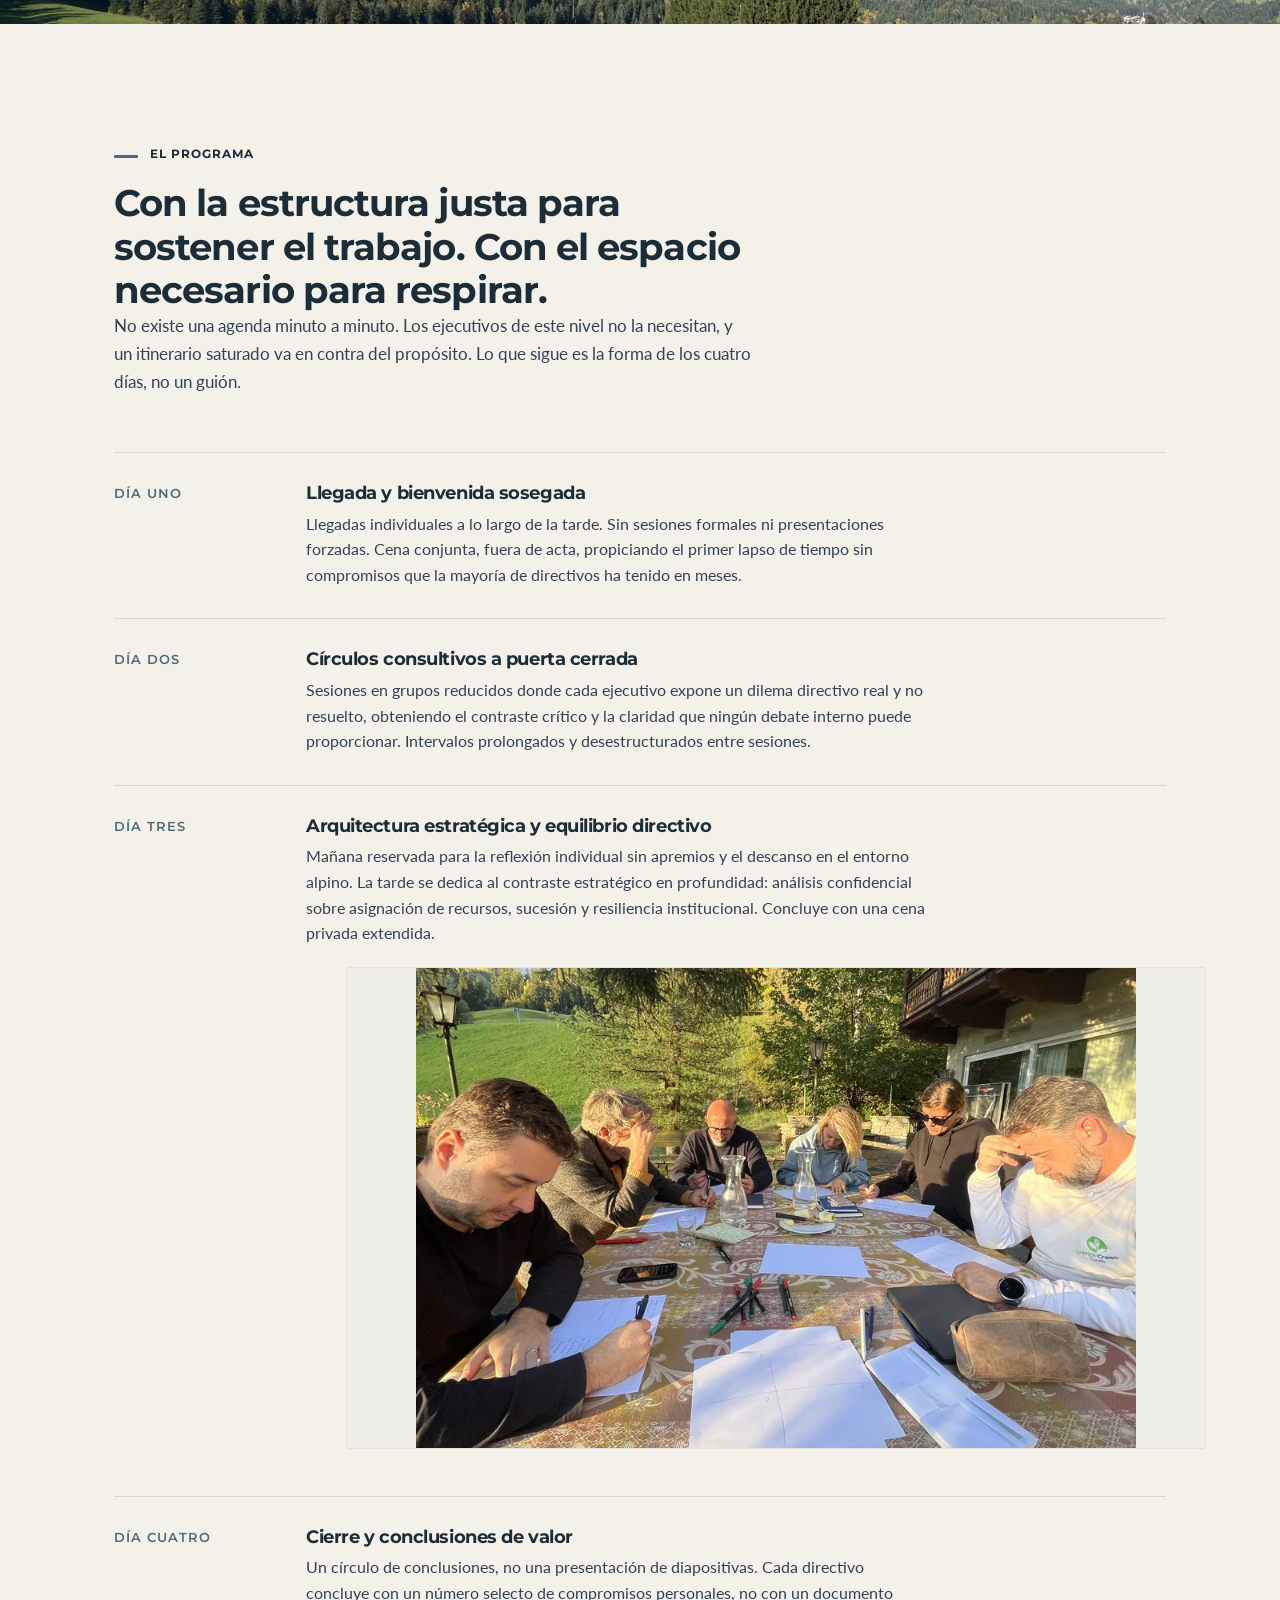
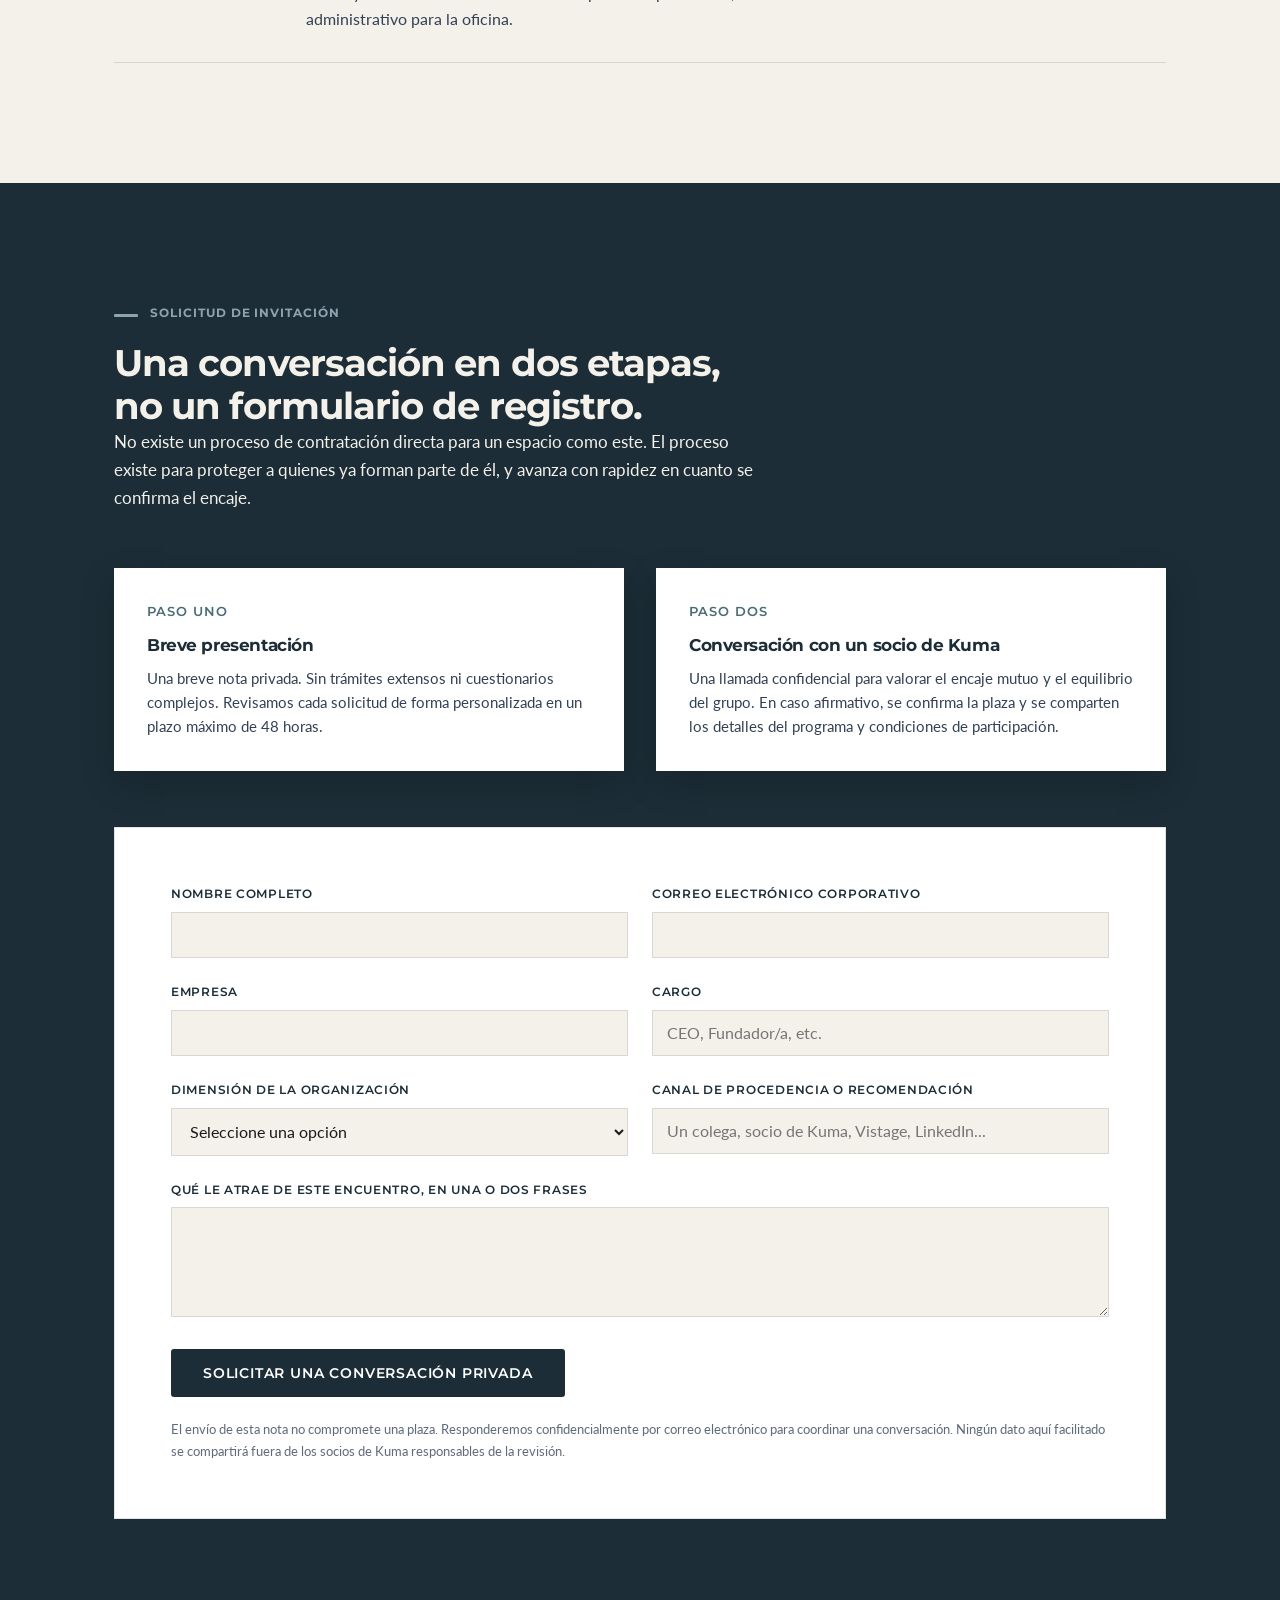
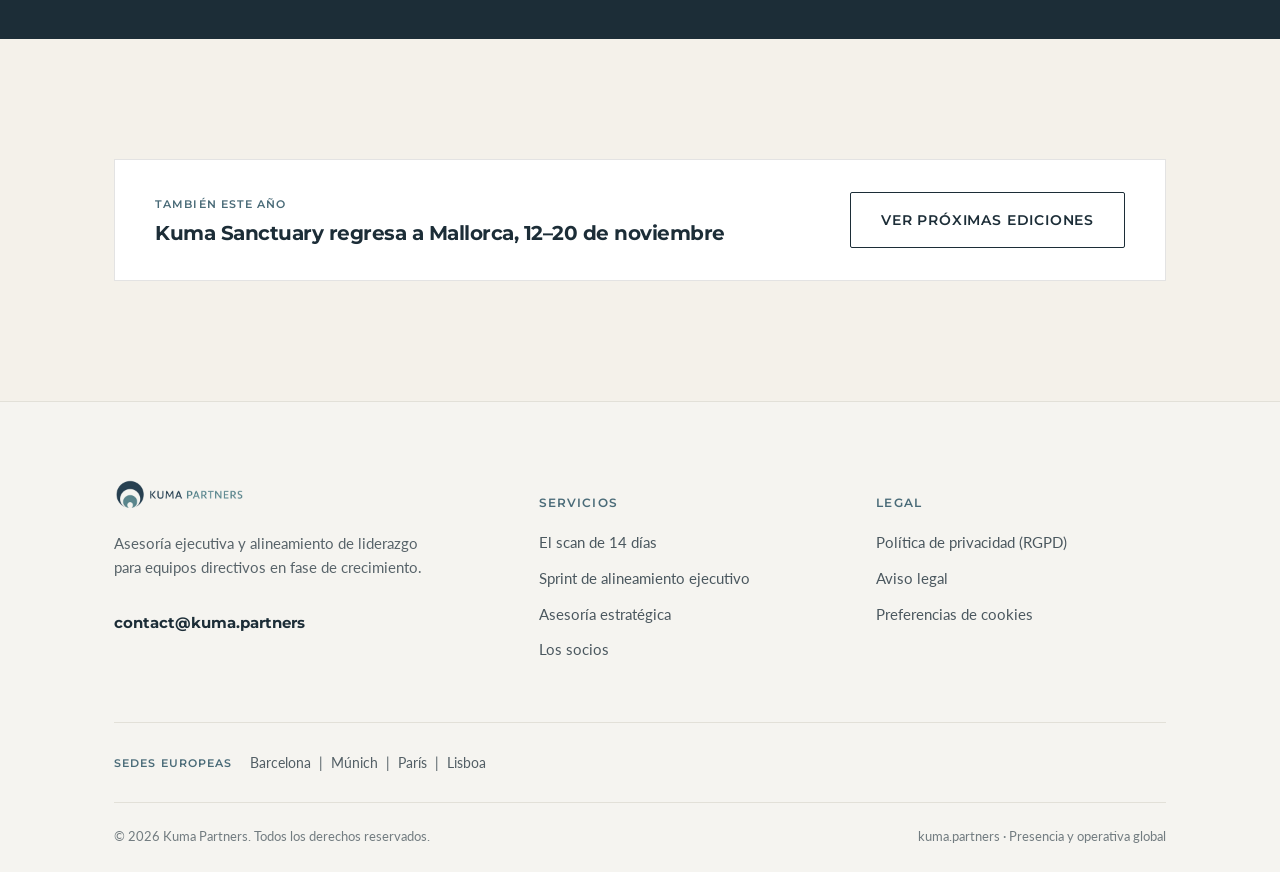
==== commit cd54fa97: "Add files via upload" ====
--- a/es/index.html
+++ b/es/index.html
@@ -3,7 +3,7 @@
 <head>
 <meta charset="utf-8" />
 <meta name="viewport" content="width=device-width, initial-scale=1" />
-<title>Kuma Sanctuary, Austria · Un Encuentro Exclusivo para Primeros Ejecutivos</title>
+<title>Kuma Sanctuary, Austria · Un encuentro exclusivo para primeros ejecutivos</title>
 <meta name="description" content="Un encuentro privado para entre diez y catorce primeros ejecutivos. Del 15 al 18 de octubre, Alpes austríacos. Organizado por Kuma Partners." />
 <meta property="og:title" content="Kuma Sanctuary, Austria" />
 <meta property="og:description" content="Un encuentro privado para entre diez y catorce primeros ejecutivos. Del 15 al 18 de octubre, Alpes austríacos. Organizado por Kuma Partners." />
@@ -11,7 +11,7 @@
 <link rel="preconnect" href="https://fonts.googleapis.com" />
 <link rel="preconnect" href="https://fonts.gstatic.com" crossorigin />
 <link href="https://fonts.googleapis.com/css2?family=Montserrat:ital,wght@0,400;0,600;0,700;1,500&family=Lato:ital,wght@0,300;0,400;0,700;1,300&display=swap" rel="stylesheet" />
-<link rel="stylesheet" href="../css/style.css?v=7" />
+<link rel="stylesheet" href="../css/style.css?v=8" />
 </head>
 <body>
 
@@ -22,17 +22,17 @@
       <span class="brand-caption">Sanctuary &middot; Austria 2026</span>
     </a>
     <nav class="header-nav">
-      <a href="#tension" class="nav-link">La Premisa</a>
-      <a href="#pillars" class="nav-link">El Trabajo</a>
-      <a href="#standards" class="nav-link">El Cohorte</a>
-      <a href="#cadence" class="nav-link">Los D&iacute;as</a>
-      <a href="../next-offsites.html" class="nav-link">Pr&oacute;ximas Fechas</a>
+      <a href="#tension" class="nav-link">La premisa</a>
+      <a href="#pillars" class="nav-link">El trabajo</a>
+      <a href="#standards" class="nav-link">El grupo</a>
+      <a href="#cadence" class="nav-link">El programa</a>
+      <a href="../next-offsites.html" class="nav-link">Pr&oacute;ximas fechas</a>
       <span class="lang-switch">
         <a href="/">EN</a>
         <span class="lang-sep" aria-hidden="true">|</span>
         <span class="lang-current">ES</span>
       </span>
-      <a href="#apply" class="header-cta">Solicitar una Invitaci&oacute;n</a>
+      <a href="#apply" class="header-cta">Solicitar una invitaci&oacute;n</a>
     </nav>
   </div>
 </header>
@@ -77,7 +77,7 @@
       </figure>
 
       <div class="hero-ctas">
-        <a href="#apply" class="btn btn-primary">Solicitar una Invitaci&oacute;n</a>
+        <a href="#apply" class="btn btn-primary">Solicitar una invitaci&oacute;n</a>
         <a href="#tension" class="btn btn-ghost">En qu&eacute; consiste</a>
       </div>
       <p class="hero-note">Sin proceso p&uacute;blico de solicitud. Tarifas no publicadas aqu&iacute;. Cada plaza se confirma mediante una conversaci&oacute;n privada con un socio de Kuma.</p>
@@ -88,7 +88,7 @@
 <section id="tension" class="section-navy">
   <div class="container">
     <div class="section-head">
-      <span class="eyebrow">La Premisa</span>
+      <span class="eyebrow">La premisa</span>
       <h2>A mayor responsabilidad, menor es el n&uacute;mero de personas que pueden hablarle con total franqueza.</h2>
     </div>
     <div class="tension-grid">
@@ -114,7 +114,7 @@
 <section id="pillars">
   <div class="container">
     <div class="section-head">
-      <span class="eyebrow">El Trabajo</span>
+      <span class="eyebrow">El trabajo</span>
       <h2>Tres d&iacute;as, tres dimensiones de un mismo desaf&iacute;o.</h2>
       <p>Kuma Sanctuary articula de forma deliberada el trabajo entre la persona que asume el rol, el profesional que lo ejerce y la empresa que depende de &eacute;l. Cada dimensi&oacute;n se aborda con entidad propia, no como una mera introducci&oacute;n a la siguiente.</p>
     </div>
@@ -123,24 +123,24 @@
         <div class="pillar-mark">
           <svg width="28" height="28" viewBox="0 0 28 28" aria-hidden="true"><circle cx="14" cy="14" r="12.5" fill="none" stroke="#588088" stroke-width="1.4"/><circle cx="14" cy="14" r="4" fill="#588088"/></svg>
         </div>
-        <span class="pillar-sub">Pilar Uno</span>
-        <h3>La Persona</h3>
+        <span class="pillar-sub">Pilar uno</span>
+        <h3>La persona</h3>
         <p>Un punto de inflexi&oacute;n cognitivo respecto al ritmo operativo mantenido durante a&ntilde;os. Recuperaci&oacute;n del sistema nervioso, introspecci&oacute;n sin prisas y el sosiego que una agenda saturada rara vez permite.</p>
       </div>
       <div class="pillar">
         <div class="pillar-mark">
           <svg width="28" height="28" viewBox="0 0 28 28" aria-hidden="true"><circle cx="14" cy="14" r="12.5" fill="none" stroke="#588088" stroke-width="1.4"/><rect x="9" y="9" width="10" height="10" fill="none" stroke="#588088" stroke-width="1.3"/></svg>
         </div>
-        <span class="pillar-sub">Pilar Dos</span>
-        <h3>El Profesional</h3>
+        <span class="pillar-sub">Pilar dos</span>
+        <h3>El profesional</h3>
         <p>Detecci&oacute;n de puntos ciegos a cargo de hom&oacute;logos con responsabilidades an&aacute;logas en otras organizaciones, no de consultores externos. Un contraste riguroso y confidencial sobre c&oacute;mo ejerce verdaderamente el liderazgo, no sobre c&oacute;mo lo describe.</p>
       </div>
       <div class="pillar">
         <div class="pillar-mark">
           <svg width="28" height="28" viewBox="0 0 28 28" aria-hidden="true"><circle cx="14" cy="14" r="12.5" fill="none" stroke="#588088" stroke-width="1.4"/><path d="M8 18 L14 9 L20 18 Z" fill="none" stroke="#588088" stroke-width="1.3"/></svg>
         </div>
-        <span class="pillar-sub">Pilar Tres</span>
-        <h3>La Empresa</h3>
+        <span class="pillar-sub">Pilar tres</span>
+        <h3>La empresa</h3>
         <p>Las cuestiones estrat&eacute;gicas a largo plazo que rara vez sobreviven al ciclo trimestral. Asignaci&oacute;n de capital, din&aacute;micas con el consejo, sucesi&oacute;n y aquellas decisiones estructurales tan f&aacute;ciles de postergar como costosas de asumir.</p>
       </div>
     </div>
@@ -151,7 +151,7 @@
   <div class="container">
     <div class="standards-layout">
       <div>
-        <span class="eyebrow">El Grupo</span>
+        <span class="eyebrow">El grupo</span>
         <h2 style="margin-top:18px; margin-bottom:32px; font-size:clamp(1.7rem,3vw,2.3rem); line-height:1.18;">Cada plaza es evaluada individualmente. Eso es lo que protege la integridad del encuentro.</h2>
         <ul class="standards-list">
           <li>
@@ -164,7 +164,7 @@
           <li>
             <span class="mark">02</span>
             <div>
-              <h4>Sin proveedores, sin propuestas comerciales</h4>
+              <h4>Sin proveedores ni propuestas comerciales</h4>
               <p>No constituye una v&iacute;a de captaci&oacute;n para ning&uacute;n participante, incluida Kuma. Queda expresamente excluida cualquier actividad de venta o prospecci&oacute;n comercial bajo apariencia de di&aacute;logo entre pares.</p>
             </div>
           </li>
@@ -187,7 +187,7 @@
       <div class="standards-aside">
         <span class="eyebrow">En sus palabras</span>
         <blockquote>&ldquo;Ha sido el primer entorno en a&ntilde;os donde no he tenido que calibrar c&oacute;mo se percib&iacute;a cada una de mis palabras. Solo eso justific&oacute; los cuatro d&iacute;as.&rdquo;</blockquote>
-        <cite>Primer Ejecutivo, empresa tecnol&oacute;gica respaldada por capital riesgo</cite>
+        <cite>Primer ejecutivo, empresa tecnol&oacute;gica respaldada por capital riesgo</cite>
         <div class="stat-row">
           <div>
             <span class="stat-num">4.9/5</span>
@@ -221,27 +221,27 @@
 <section id="cadence">
   <div class="container">
     <div class="section-head">
-      <span class="eyebrow">El Programa</span>
+      <span class="eyebrow">El programa</span>
       <h2>Con la estructura justa para sostener el trabajo. Con el espacio necesario para respirar.</h2>
       <p>No existe una agenda minuto a minuto. Los ejecutivos de este nivel no la necesitan, y un itinerario saturado va en contra del prop&oacute;sito. Lo que sigue es la forma de los cuatro d&iacute;as, no un gui&oacute;n.</p>
     </div>
     <div class="cadence-list">
       <div class="cadence-row">
-        <span class="day">D&iacute;a Uno</span>
+        <span class="day">D&iacute;a uno</span>
         <div>
           <h4>Llegada y bienvenida sosegada</h4>
           <p>Llegadas individuales a lo largo de la tarde. Sin sesiones formales ni presentaciones forzadas. Cena conjunta, fuera de acta, propiciando el primer lapso de tiempo sin compromisos que la mayor&iacute;a de directivos ha tenido en meses.</p>
         </div>
       </div>
       <div class="cadence-row">
-        <span class="day">D&iacute;a Dos</span>
+        <span class="day">D&iacute;a dos</span>
         <div>
           <h4>C&iacute;rculos consultivos a puerta cerrada</h4>
           <p>Sesiones en grupos reducidos donde cada ejecutivo expone un dilema directivo real y no resuelto, obteniendo el contraste cr&iacute;tico y la claridad que ning&uacute;n debate interno puede proporcionar. Intervalos prolongados y desestructurados entre sesiones.</p>
         </div>
       </div>
       <div class="cadence-row">
-        <span class="day">D&iacute;a Tres</span>
+        <span class="day">D&iacute;a tres</span>
         <div>
           <h4>Arquitectura estrat&eacute;gica y equilibrio directivo</h4>
           <p>Ma&ntilde;ana reservada para la reflexi&oacute;n individual sin apremios y el descanso en el entorno alpino. La tarde se dedica al contraste estrat&eacute;gico en profundidad: an&aacute;lisis confidencial sobre asignaci&oacute;n de recursos, sucesi&oacute;n y resiliencia institucional. Concluye con una cena privada extendida.</p>
@@ -258,7 +258,7 @@
         </div>
       </div>
       <div class="cadence-row">
-        <span class="day">D&iacute;a Cuatro</span>
+        <span class="day">D&iacute;a cuatro</span>
         <div>
           <h4>Cierre y conclusiones de valor</h4>
           <p>Un c&iacute;rculo de conclusiones, no una presentaci&oacute;n de diapositivas. Cada directivo concluye con un n&uacute;mero selecto de compromisos personales, no con un documento administrativo para la oficina.</p>
@@ -271,19 +271,19 @@
 <section id="apply" class="section-navy">
   <div class="container">
     <div class="section-head">
-      <span class="eyebrow">Solicitud de Invitaci&oacute;n</span>
+      <span class="eyebrow">Solicitud de invitaci&oacute;n</span>
       <h2>Una conversaci&oacute;n en dos etapas, no un formulario de registro.</h2>
       <p>No existe un proceso de contrataci&oacute;n directa para un espacio como este. El proceso existe para proteger a quienes ya forman parte de &eacute;l, y avanza con rapidez en cuanto se confirma el encaje.</p>
     </div>
 
     <div class="funnel-steps">
       <div class="funnel-step">
-        <span class="step-num">Paso Uno</span>
+        <span class="step-num">Paso uno</span>
         <h4>Breve presentaci&oacute;n</h4>
         <p>Una breve nota privada. Sin tr&aacute;mites extensos ni cuestionarios complejos. Revisamos cada solicitud de forma personalizada en un plazo m&aacute;ximo de 48 horas.</p>
       </div>
       <div class="funnel-step">
-        <span class="step-num">Paso Dos</span>
+        <span class="step-num">Paso dos</span>
         <h4>Conversaci&oacute;n con un socio de Kuma</h4>
         <p>Una llamada confidencial para valorar el encaje mutuo y el equilibrio del grupo. En caso afirmativo, se confirma la plaza y se comparten los detalles del programa y condiciones de participaci&oacute;n.</p>
       </div>
@@ -331,7 +331,7 @@
           </select>
         </div>
         <div class="form-field">
-          <label for="referral">Canal de procedencia / referido por</label>
+          <label for="referral">Canal de procedencia o recomendaci&oacute;n</label>
           <input type="text" id="referral" name="referral" placeholder="Un colega, socio de Kuma, Vistage, LinkedIn..." />
         </div>
       </div>
@@ -341,7 +341,7 @@
         <textarea id="context" name="context"></textarea>
       </div>
 
-      <button type="submit" class="btn btn-submit">Solicitar una Conversaci&oacute;n Privada</button>
+      <button type="submit" class="btn btn-submit">Solicitar una conversaci&oacute;n privada</button>
       <p class="form-disclaimer">El env&iacute;o de esta nota no compromete una plaza. Responderemos confidencialmente por correo electr&oacute;nico para coordinar una conversaci&oacute;n. Ning&uacute;n dato aqu&iacute; facilitado se compartir&aacute; fuera de los socios de Kuma responsables de la revisi&oacute;n.</p>
     </form>
   </div>
@@ -354,7 +354,7 @@
         <span class="label">Tambi&eacute;n este a&ntilde;o</span>
         <h3>Kuma Sanctuary regresa a Mallorca, 12&ndash;20 de noviembre</h3>
       </div>
-      <a href="../next-offsites.html" class="btn btn-ghost">Ver Pr&oacute;ximas Ediciones</a>
+      <a href="../next-offsites.html" class="btn btn-ghost">Ver pr&oacute;ximas ediciones</a>
     </div>
   </div>
 </section>
@@ -366,29 +366,29 @@
         <a href="/es/" class="brand-lockup" aria-label="Kuma Partners">
           <img src="../assets/kuma-partners-logo.png" alt="Kuma Partners" class="brand-logo brand-logo-footer" loading="lazy" />
         </a>
-        <p>Asesor&iacute;a Ejecutiva y Alineamiento de Liderazgo para Equipos Directivos en Fase de Crecimiento.</p>
+        <p>Asesor&iacute;a ejecutiva y alineamiento de liderazgo para equipos directivos en fase de crecimiento.</p>
         <a href="mailto:contact@kuma.partners" class="footer-contact">contact@kuma.partners</a>
       </div>
       <div class="footer-links">
         <h5>Servicios</h5>
         <ul>
-          <li><a href="https://www.kumapartners.eu">El Scan de 14 D&iacute;as</a></li>
-          <li><a href="https://www.kumapartners.eu">Sprint de Alineamiento Ejecutivo</a></li>
-          <li><a href="https://www.kumapartners.eu">Asesor&iacute;a Estrat&eacute;gica</a></li>
-          <li><a href="https://www.kumapartners.eu">Los Socios</a></li>
+          <li><a href="https://www.kumapartners.eu">El scan de 14 d&iacute;as</a></li>
+          <li><a href="https://www.kumapartners.eu">Sprint de alineamiento ejecutivo</a></li>
+          <li><a href="https://www.kumapartners.eu">Asesor&iacute;a estrat&eacute;gica</a></li>
+          <li><a href="https://www.kumapartners.eu">Los socios</a></li>
         </ul>
       </div>
       <div class="footer-links">
         <h5>Legal</h5>
         <ul>
-          <li><a href="https://www.kumapartners.eu">Pol&iacute;tica de Privacidad (RGPD)</a></li>
-          <li><a href="https://www.kumapartners.eu">Aviso Legal</a></li>
-          <li><a href="https://www.kumapartners.eu">Preferencias de Cookies</a></li>
+          <li><a href="https://www.kumapartners.eu">Pol&iacute;tica de privacidad (RGPD)</a></li>
+          <li><a href="https://www.kumapartners.eu">Aviso legal</a></li>
+          <li><a href="https://www.kumapartners.eu">Preferencias de cookies</a></li>
         </ul>
       </div>
     </div>
     <div class="footer-hubs">
-      <span class="label">Sedes Europeas</span>
+      <span class="label">Sedes europeas</span>
       <span class="hub-list">Barcelona &nbsp;|&nbsp; M&uacute;nich &nbsp;|&nbsp; Par&iacute;s &nbsp;|&nbsp; Lisboa</span>
     </div>
     <div class="footer-bottom">
--- a/css/style.css
+++ b/css/style.css
@@ -174,22 +174,20 @@
   appearance: none;
   -webkit-appearance: none;
   -moz-appearance: none;
-  background-color: #1c2d37;
-  color: #ffffff;
+  background-color: #1c2d37 !important;
+  background-image: none !important;
+  color: #ffffff !important;
   font-weight: 600;
   padding: 1rem 2rem;
   border-radius: 3px;
-  border: 1px solid #1c2d37;
+  border: none;
   width: 100%;
-  box-shadow: 0 1px 2px rgba(28, 45, 55, 0.08);
-  transition: background-color 0.2s ease, box-shadow 0.2s ease, transform 0.2s ease;
+  cursor: pointer;
+  transition: opacity 0.2s ease;
 }
 
 button.btn-submit:hover {
-  background-color: #14232b;
-  border-color: #14232b;
-  box-shadow: 0 10px 24px rgba(28, 45, 55, 0.28);
-  transform: translateY(-1px);
+  opacity: 0.9;
 }
 
 @media (min-width: 561px) {
@@ -479,13 +477,17 @@
   overflow: hidden;
   border: 1px solid #e5e3dc;
   width: 100%;
+  text-align: center;
+  background-color: #efeee9;
 }
 
 .cadence-photo img {
-  width: 100%;
-  aspect-ratio: 16 / 9;
-  object-fit: cover;
-  display: block;
+  display: block;
+  width: auto;
+  height: auto;
+  max-width: 100%;
+  max-height: 480px;
+  margin: 0 auto;
 }
 
 .panoramic-divider {
@@ -507,6 +509,15 @@
 
 section {
   padding: clamp(64px, 10vw, 120px) 0;
+}
+
+#tension,
+#pillars,
+#standards,
+#cadence,
+#apply,
+#upcoming {
+  scroll-margin-top: 100px;
 }
 
 .section-navy {
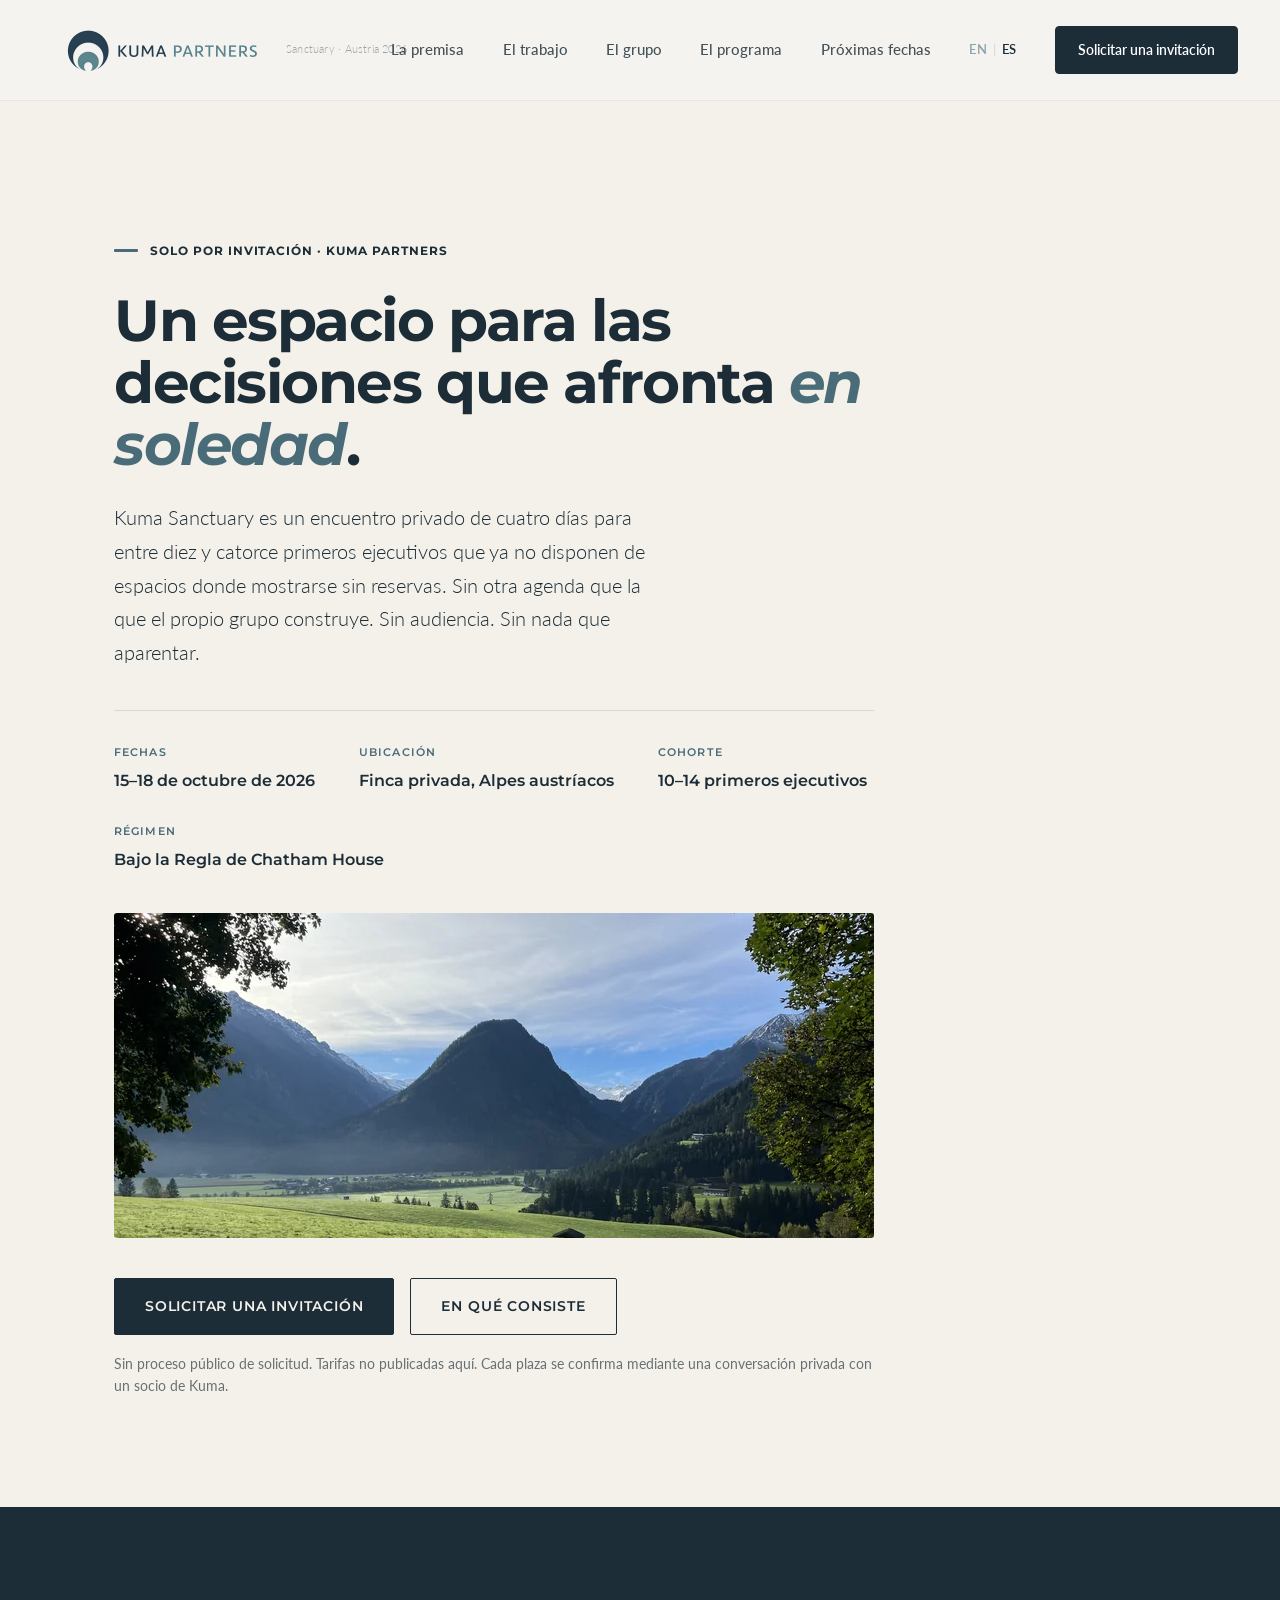
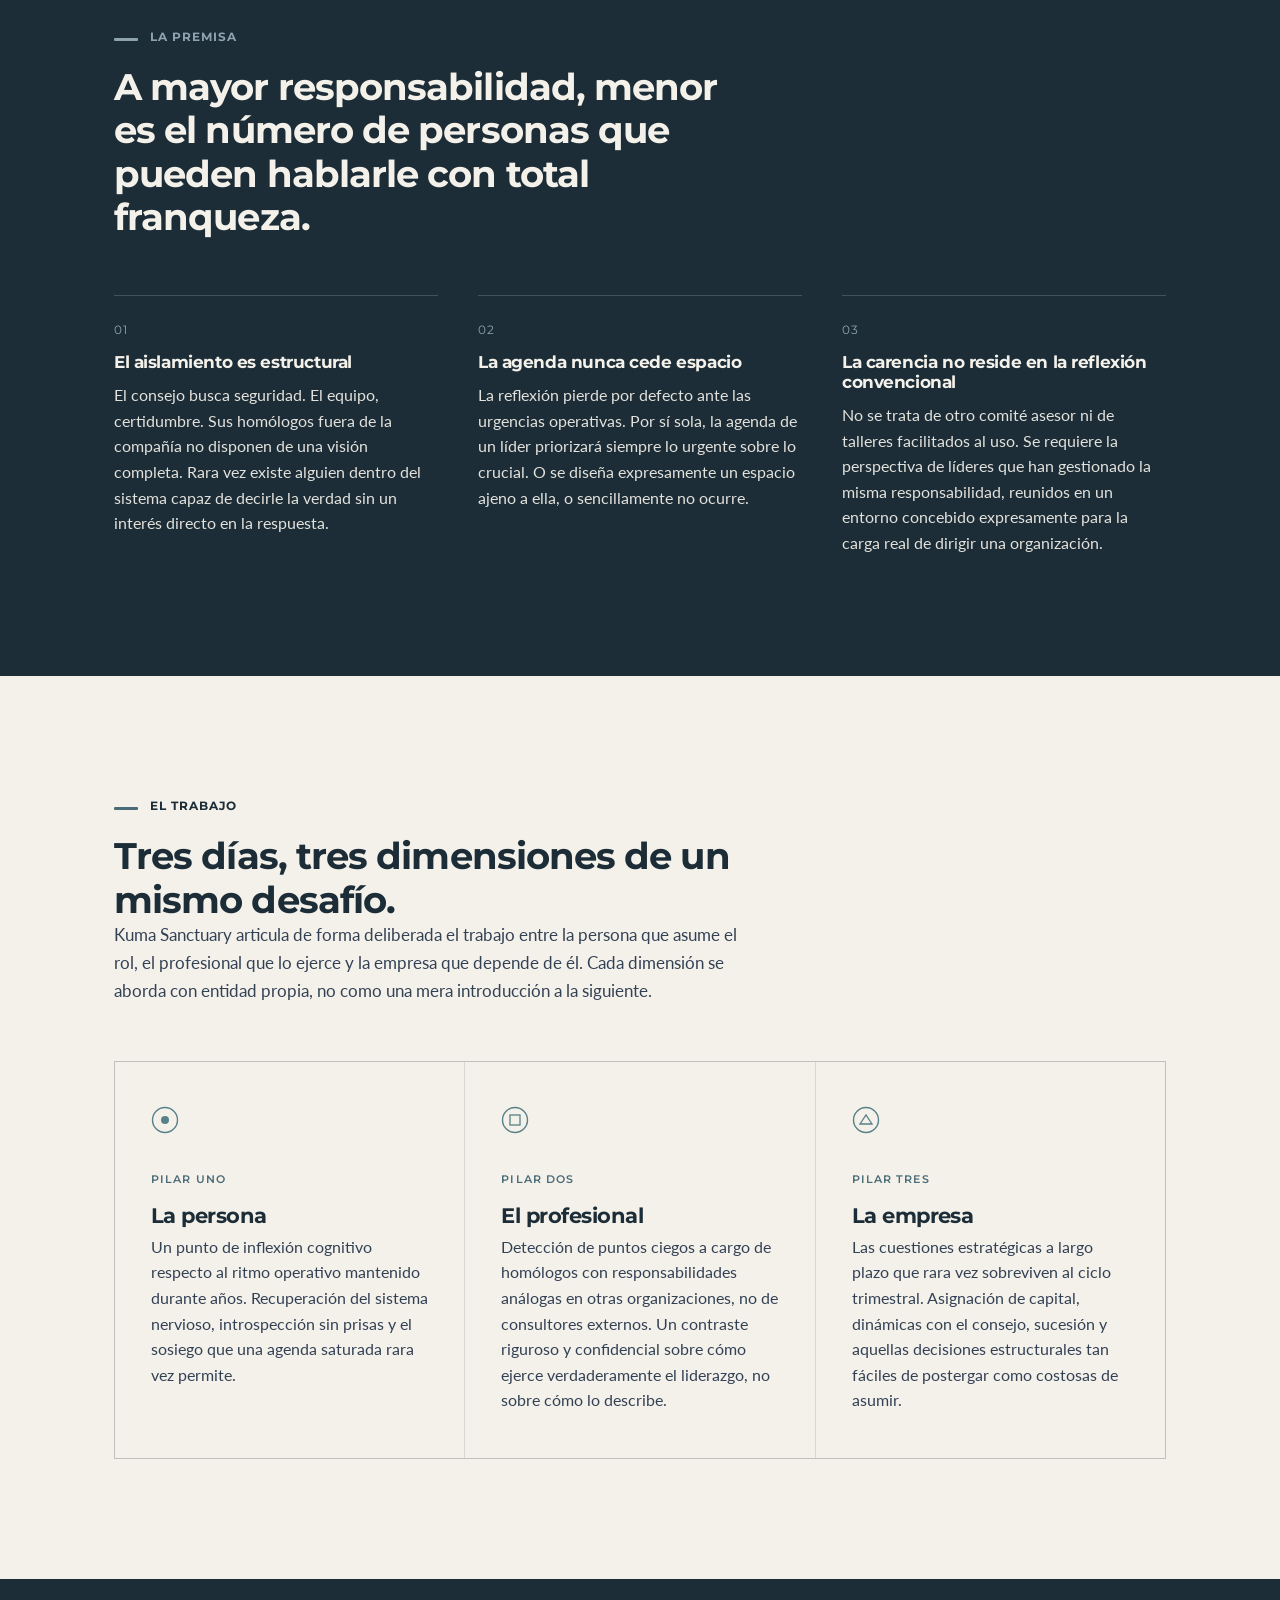
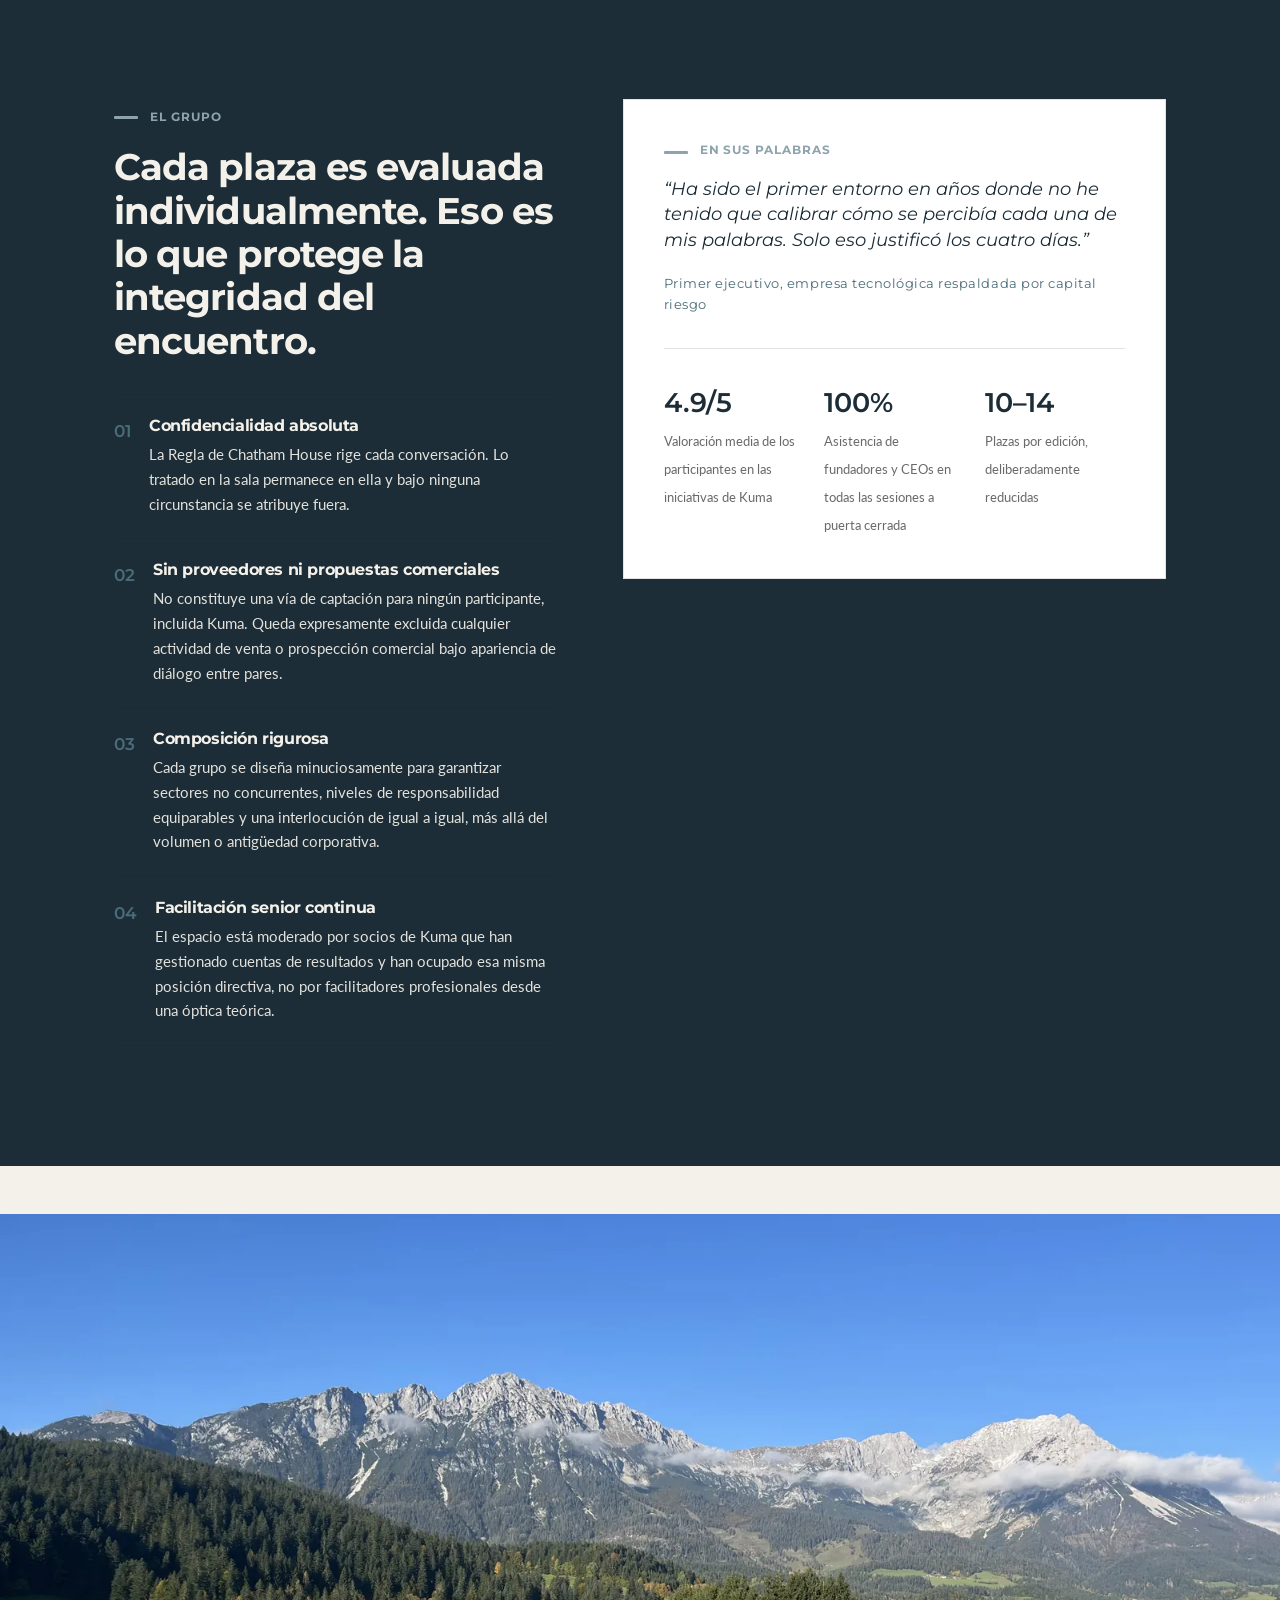
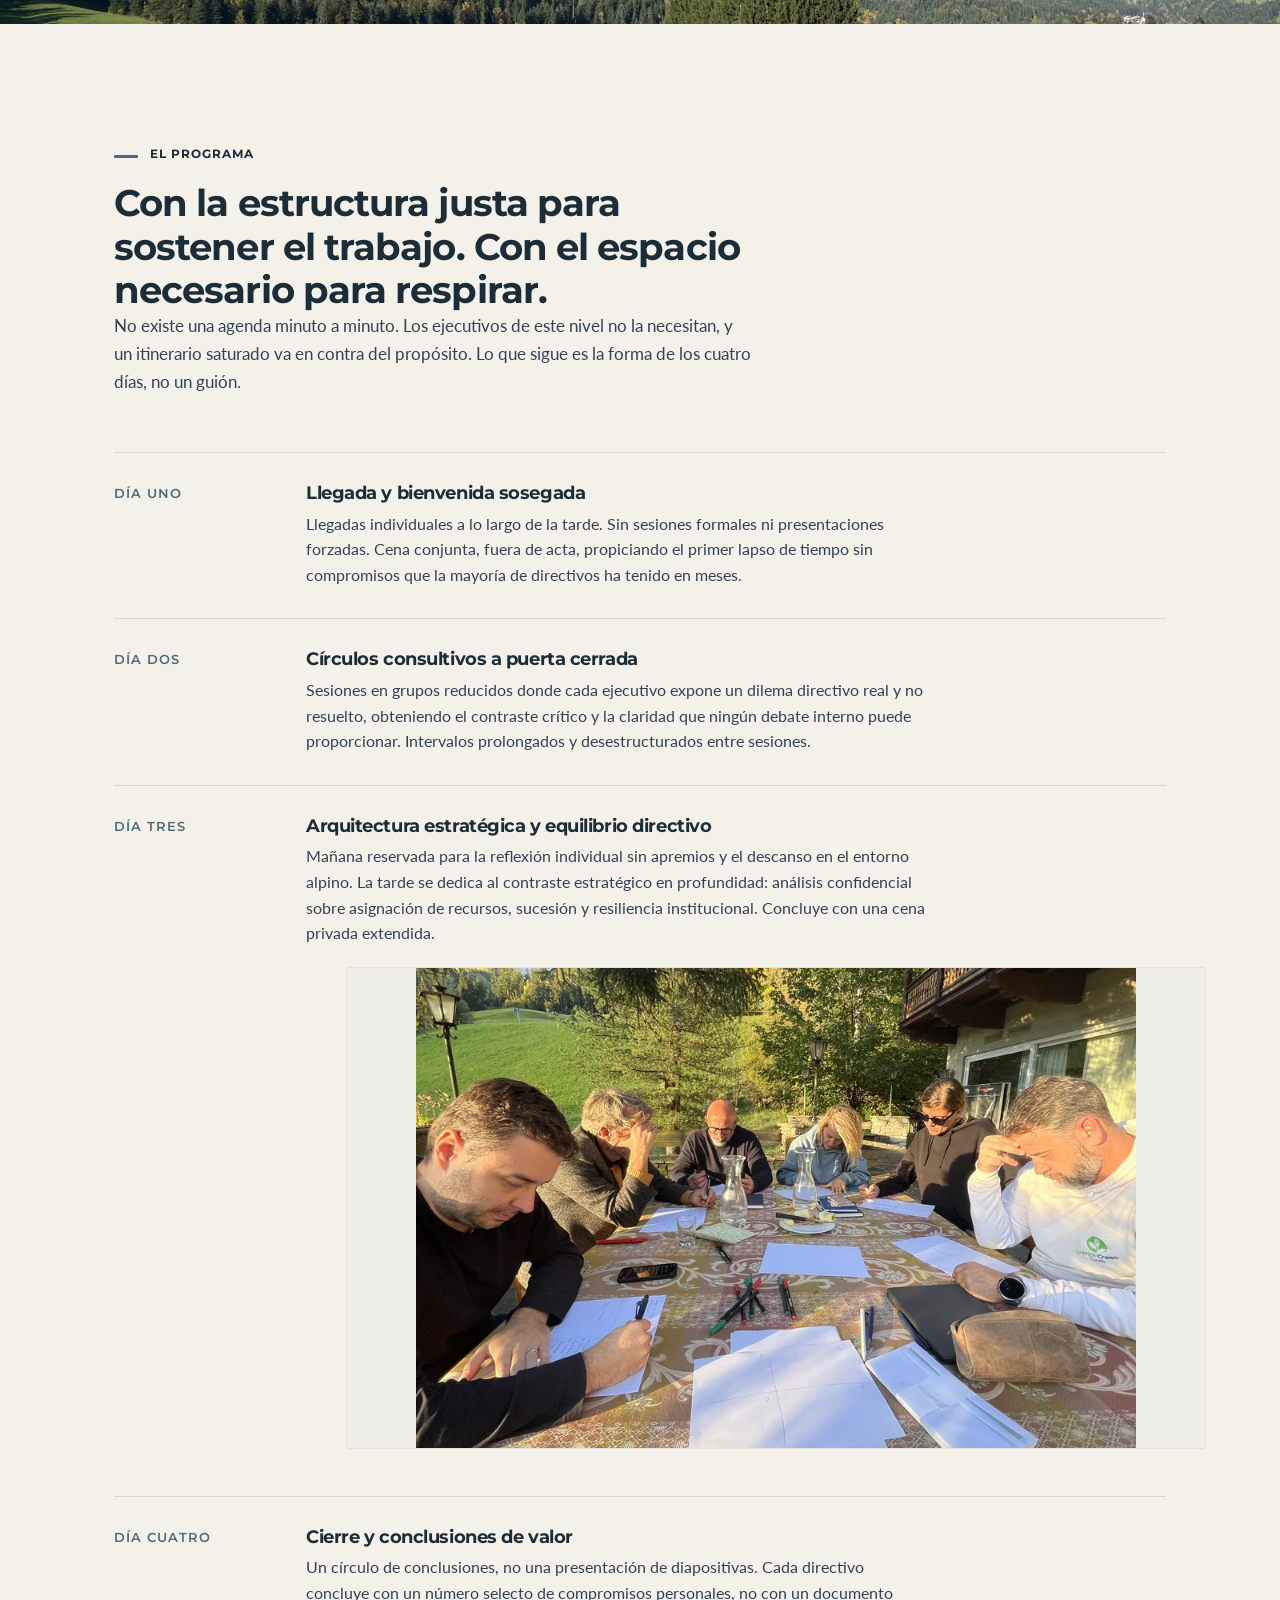
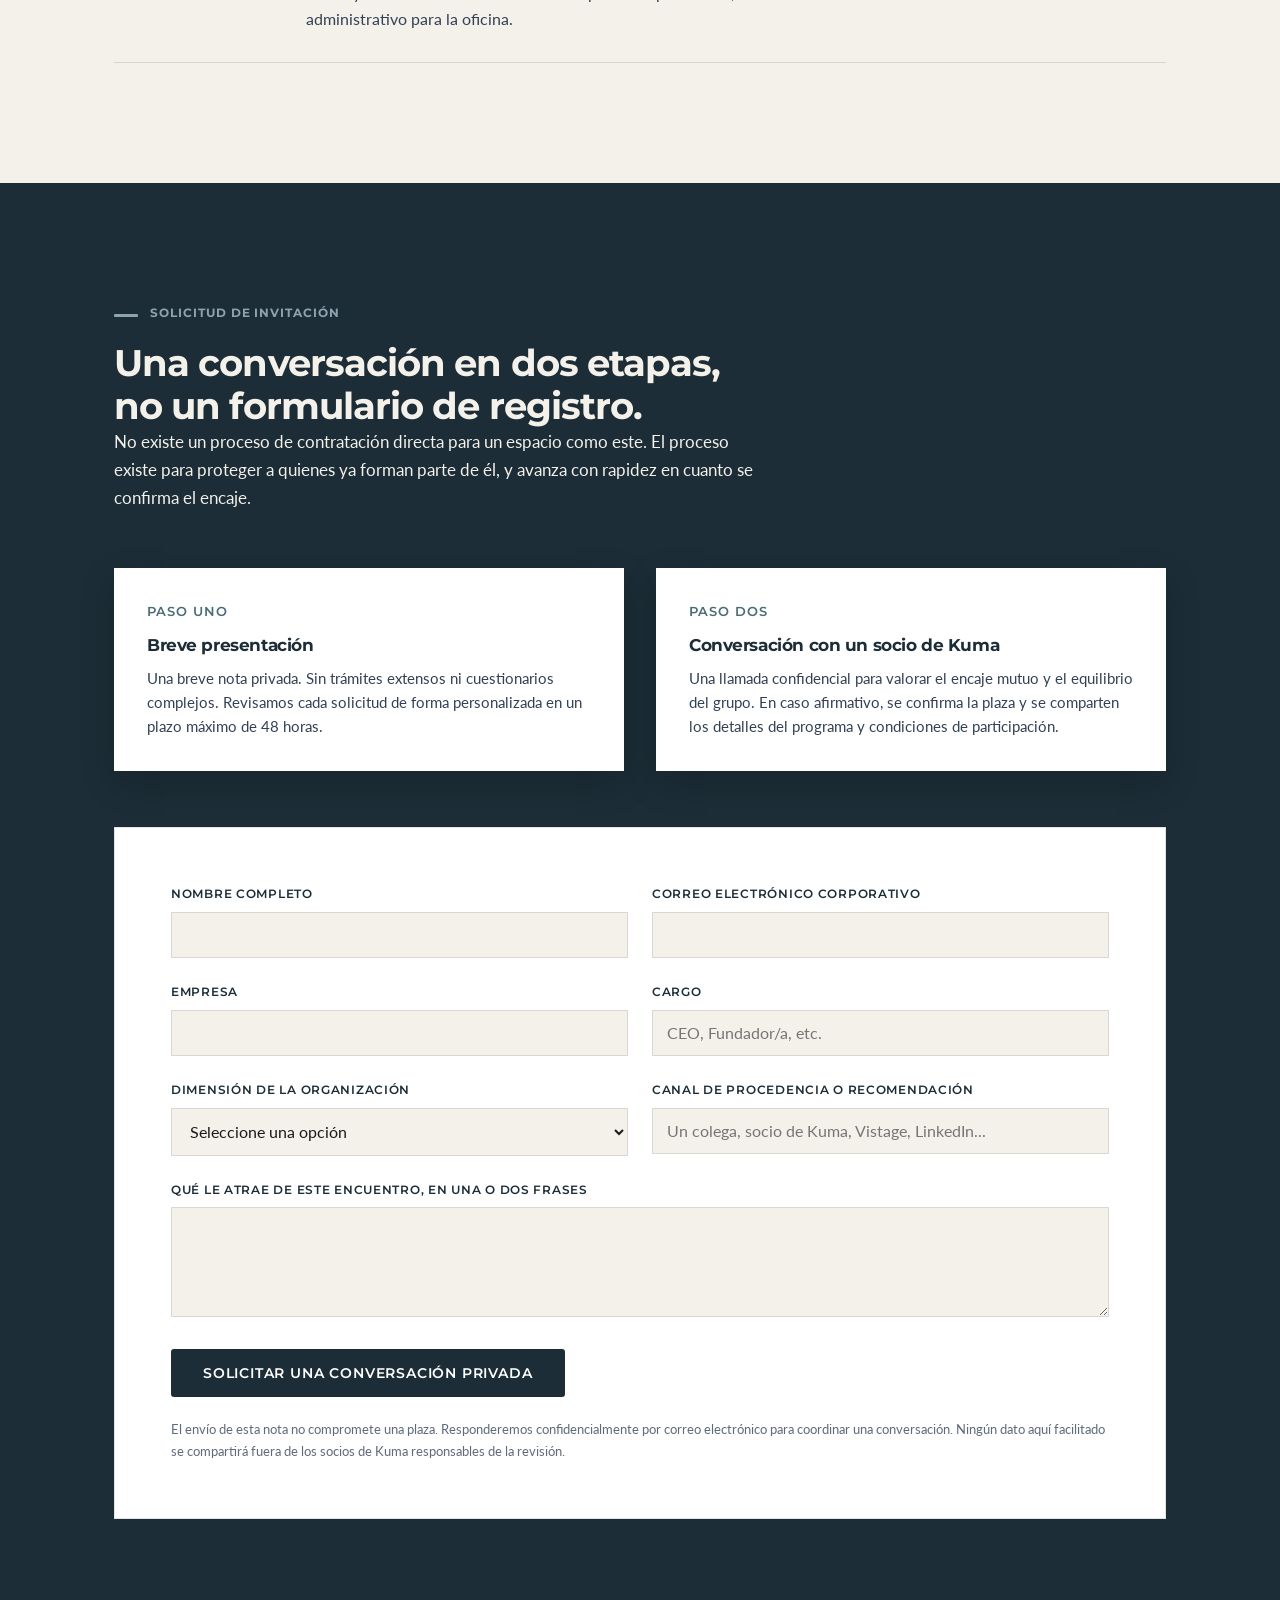
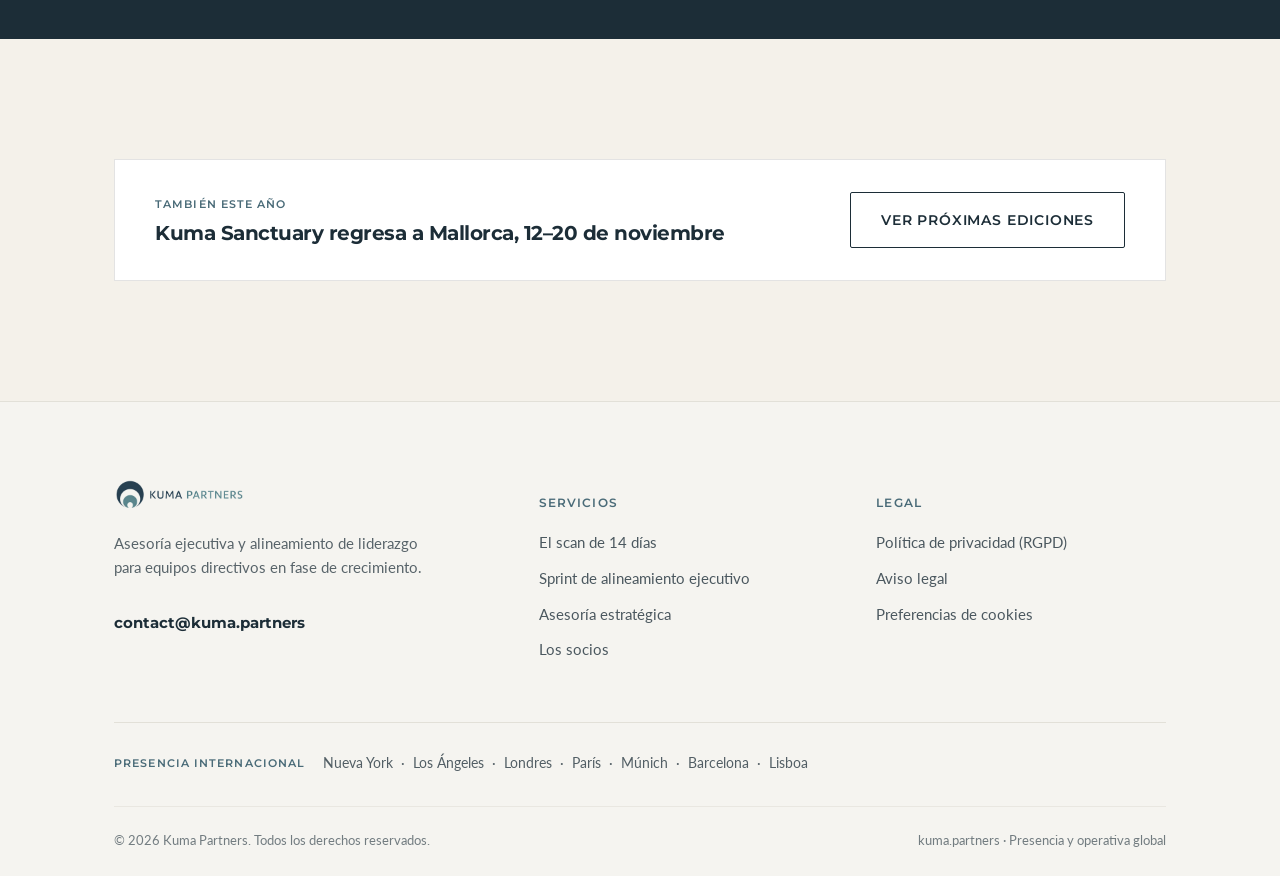
==== commit be0ee3df: "Add files via upload" ====
--- a/es/index.html
+++ b/es/index.html
@@ -8,17 +8,20 @@
 <meta property="og:title" content="Kuma Sanctuary, Austria" />
 <meta property="og:description" content="Un encuentro privado para entre diez y catorce primeros ejecutivos. Del 15 al 18 de octubre, Alpes austríacos. Organizado por Kuma Partners." />
 <meta property="og:type" content="website" />
+<link rel="icon" href="/favicon.ico?v=2" sizes="any">
+<link rel="icon" href="/favicon.svg?v=2" type="image/svg+xml">
+<link rel="apple-touch-icon" href="/apple-touch-icon.png?v=2">
 <link rel="preconnect" href="https://fonts.googleapis.com" />
 <link rel="preconnect" href="https://fonts.gstatic.com" crossorigin />
 <link href="https://fonts.googleapis.com/css2?family=Montserrat:ital,wght@0,400;0,600;0,700;1,500&family=Lato:ital,wght@0,300;0,400;0,700;1,300&display=swap" rel="stylesheet" />
-<link rel="stylesheet" href="../css/style.css?v=8" />
+<link rel="stylesheet" href="/css/style.css?v=9" />
 </head>
 <body>
 
 <header class="site-header">
   <div class="container">
     <a href="/es/" class="brand-lockup" aria-label="Kuma Partners">
-      <img src="../assets/kuma-partners-logo.png" alt="Kuma Partners" class="brand-logo" loading="eager" />
+      <img src="/assets/kuma-partners-logo.png" alt="Kuma Partners" class="brand-logo" loading="eager" />
       <span class="brand-caption">Sanctuary &middot; Austria 2026</span>
     </a>
     <nav class="header-nav">
@@ -26,7 +29,7 @@
       <a href="#pillars" class="nav-link">El trabajo</a>
       <a href="#standards" class="nav-link">El grupo</a>
       <a href="#cadence" class="nav-link">El programa</a>
-      <a href="../next-offsites.html" class="nav-link">Pr&oacute;ximas fechas</a>
+      <a href="/next-offsites.html" class="nav-link">Pr&oacute;ximas fechas</a>
       <span class="lang-switch">
         <a href="/">EN</a>
         <span class="lang-sep" aria-hidden="true">|</span>
@@ -67,8 +70,8 @@
 
       <figure class="hero-banner">
         <img
-          src="../assets/retreat-banner-1x.webp"
-          srcset="../assets/retreat-banner-1x.webp 760w, ../assets/retreat-banner-2x.webp 1520w"
+          src="/assets/retreat-banner-1x.webp"
+          srcset="/assets/retreat-banner-1x.webp 760w, /assets/retreat-banner-2x.webp 1520w"
           sizes="(min-width: 760px) 760px, 100vw"
           alt="Finca privada en los Alpes austr&iacute;acos, vista desde los terrenos de Kuma Sanctuary"
           width="760" height="326"
@@ -209,8 +212,8 @@
 
 <div class="panoramic-divider">
   <img
-    src="../assets/retreat-divider-1x.webp"
-    srcset="../assets/retreat-divider-1x.webp 1600w, ../assets/retreat-divider-2x.webp 3200w"
+    src="/assets/retreat-divider-1x.webp"
+    srcset="/assets/retreat-divider-1x.webp 1600w, /assets/retreat-divider-2x.webp 3200w"
     sizes="100vw"
     alt="Vista panor&aacute;mica de los Alpes austr&iacute;acos, picos y nubes sobre el valle"
     width="1600" height="533"
@@ -247,8 +250,8 @@
           <p>Ma&ntilde;ana reservada para la reflexi&oacute;n individual sin apremios y el descanso en el entorno alpino. La tarde se dedica al contraste estrat&eacute;gico en profundidad: an&aacute;lisis confidencial sobre asignaci&oacute;n de recursos, sucesi&oacute;n y resiliencia institucional. Concluye con una cena privada extendida.</p>
           <figure class="cadence-photo">
             <img
-              src="../assets/retreat-reflection-1x.webp"
-              srcset="../assets/retreat-reflection-1x.webp 860w, ../assets/retreat-reflection-2x.webp 1720w"
+              src="/assets/retreat-reflection-1x.webp"
+              srcset="/assets/retreat-reflection-1x.webp 860w, /assets/retreat-reflection-2x.webp 1720w"
               sizes="(min-width: 900px) 860px, 90vw"
               alt="Directivos en una mesa privada, escribiendo en reflexi&oacute;n sin prisas durante la sesi&oacute;n matinal"
               width="860" height="484"
@@ -354,7 +357,7 @@
         <span class="label">Tambi&eacute;n este a&ntilde;o</span>
         <h3>Kuma Sanctuary regresa a Mallorca, 12&ndash;20 de noviembre</h3>
       </div>
-      <a href="../next-offsites.html" class="btn btn-ghost">Ver pr&oacute;ximas ediciones</a>
+      <a href="/next-offsites.html" class="btn btn-ghost">Ver pr&oacute;ximas ediciones</a>
     </div>
   </div>
 </section>
@@ -364,7 +367,7 @@
     <div class="footer-top">
       <div class="footer-brand">
         <a href="/es/" class="brand-lockup" aria-label="Kuma Partners">
-          <img src="../assets/kuma-partners-logo.png" alt="Kuma Partners" class="brand-logo brand-logo-footer" loading="lazy" />
+          <img src="/assets/kuma-partners-logo.png" alt="Kuma Partners" class="brand-logo brand-logo-footer" loading="lazy" />
         </a>
         <p>Asesor&iacute;a ejecutiva y alineamiento de liderazgo para equipos directivos en fase de crecimiento.</p>
         <a href="mailto:contact@kuma.partners" class="footer-contact">contact@kuma.partners</a>
@@ -372,24 +375,24 @@
       <div class="footer-links">
         <h5>Servicios</h5>
         <ul>
-          <li><a href="https://www.kumapartners.eu">El scan de 14 d&iacute;as</a></li>
-          <li><a href="https://www.kumapartners.eu">Sprint de alineamiento ejecutivo</a></li>
-          <li><a href="https://www.kumapartners.eu">Asesor&iacute;a estrat&eacute;gica</a></li>
-          <li><a href="https://www.kumapartners.eu">Los socios</a></li>
+          <li><a href="https://kumapartners.eu/#scan">El scan de 14 d&iacute;as</a></li>
+          <li><a href="https://kumapartners.eu/#sprint">Sprint de alineamiento ejecutivo</a></li>
+          <li><a href="https://kumapartners.eu/#advisory">Asesor&iacute;a estrat&eacute;gica</a></li>
+          <li><a href="https://kumapartners.eu/#partners">Los socios</a></li>
         </ul>
       </div>
       <div class="footer-links">
         <h5>Legal</h5>
         <ul>
-          <li><a href="https://www.kumapartners.eu">Pol&iacute;tica de privacidad (RGPD)</a></li>
-          <li><a href="https://www.kumapartners.eu">Aviso legal</a></li>
-          <li><a href="https://www.kumapartners.eu">Preferencias de cookies</a></li>
+          <li><a href="https://kumapartners.eu/privacy">Pol&iacute;tica de privacidad (RGPD)</a></li>
+          <li><a href="https://kumapartners.eu/imprint">Aviso legal</a></li>
+          <li><button type="button" class="cookie-prefs">Preferencias de cookies</button></li>
         </ul>
       </div>
     </div>
     <div class="footer-hubs">
-      <span class="label">Sedes europeas</span>
-      <span class="hub-list">Barcelona &nbsp;|&nbsp; M&uacute;nich &nbsp;|&nbsp; Par&iacute;s &nbsp;|&nbsp; Lisboa</span>
+      <span class="label">Presencia internacional</span>
+      <span class="hub-list">Nueva York &nbsp;&middot;&nbsp; Los &Aacute;ngeles &nbsp;&middot;&nbsp; Londres &nbsp;&middot;&nbsp; Par&iacute;s &nbsp;&middot;&nbsp; M&uacute;nich &nbsp;&middot;&nbsp; Barcelona &nbsp;&middot;&nbsp; Lisboa</span>
     </div>
     <div class="footer-bottom">
       <span>&copy; 2026 Kuma Partners. Todos los derechos reservados.</span>
--- a/css/style.css
+++ b/css/style.css
@@ -1063,13 +1063,33 @@
   text-decoration: underline;
 }
 
+.footer-links .cookie-prefs {
+  display: inline;
+  margin: 0;
+  padding: 0;
+  border: none;
+  background: none;
+  font-family: inherit;
+  font-size: 14.5px;
+  color: var(--charcoal);
+  opacity: 0.78;
+  text-decoration: none;
+  cursor: pointer;
+  transition: opacity 0.15s ease, color 0.15s ease;
+}
+
+.footer-links .cookie-prefs:hover {
+  opacity: 1;
+  color: var(--charcoal);
+  text-decoration: underline;
+}
+
 .footer-hubs {
   display: flex;
   align-items: center;
   gap: 18px;
   flex-wrap: wrap;
-  padding: 28px 0;
-  border-bottom: 1px solid var(--stone-line);
+  padding: 28px 0 32px;
   font-size: 14px;
 }
 
@@ -1096,6 +1116,7 @@
   color: var(--charcoal);
   opacity: 0.6;
   padding: 24px 0;
+  border-top: 1px solid var(--stone-line);
 }
 
 /* ---------- Utility ---------- */
